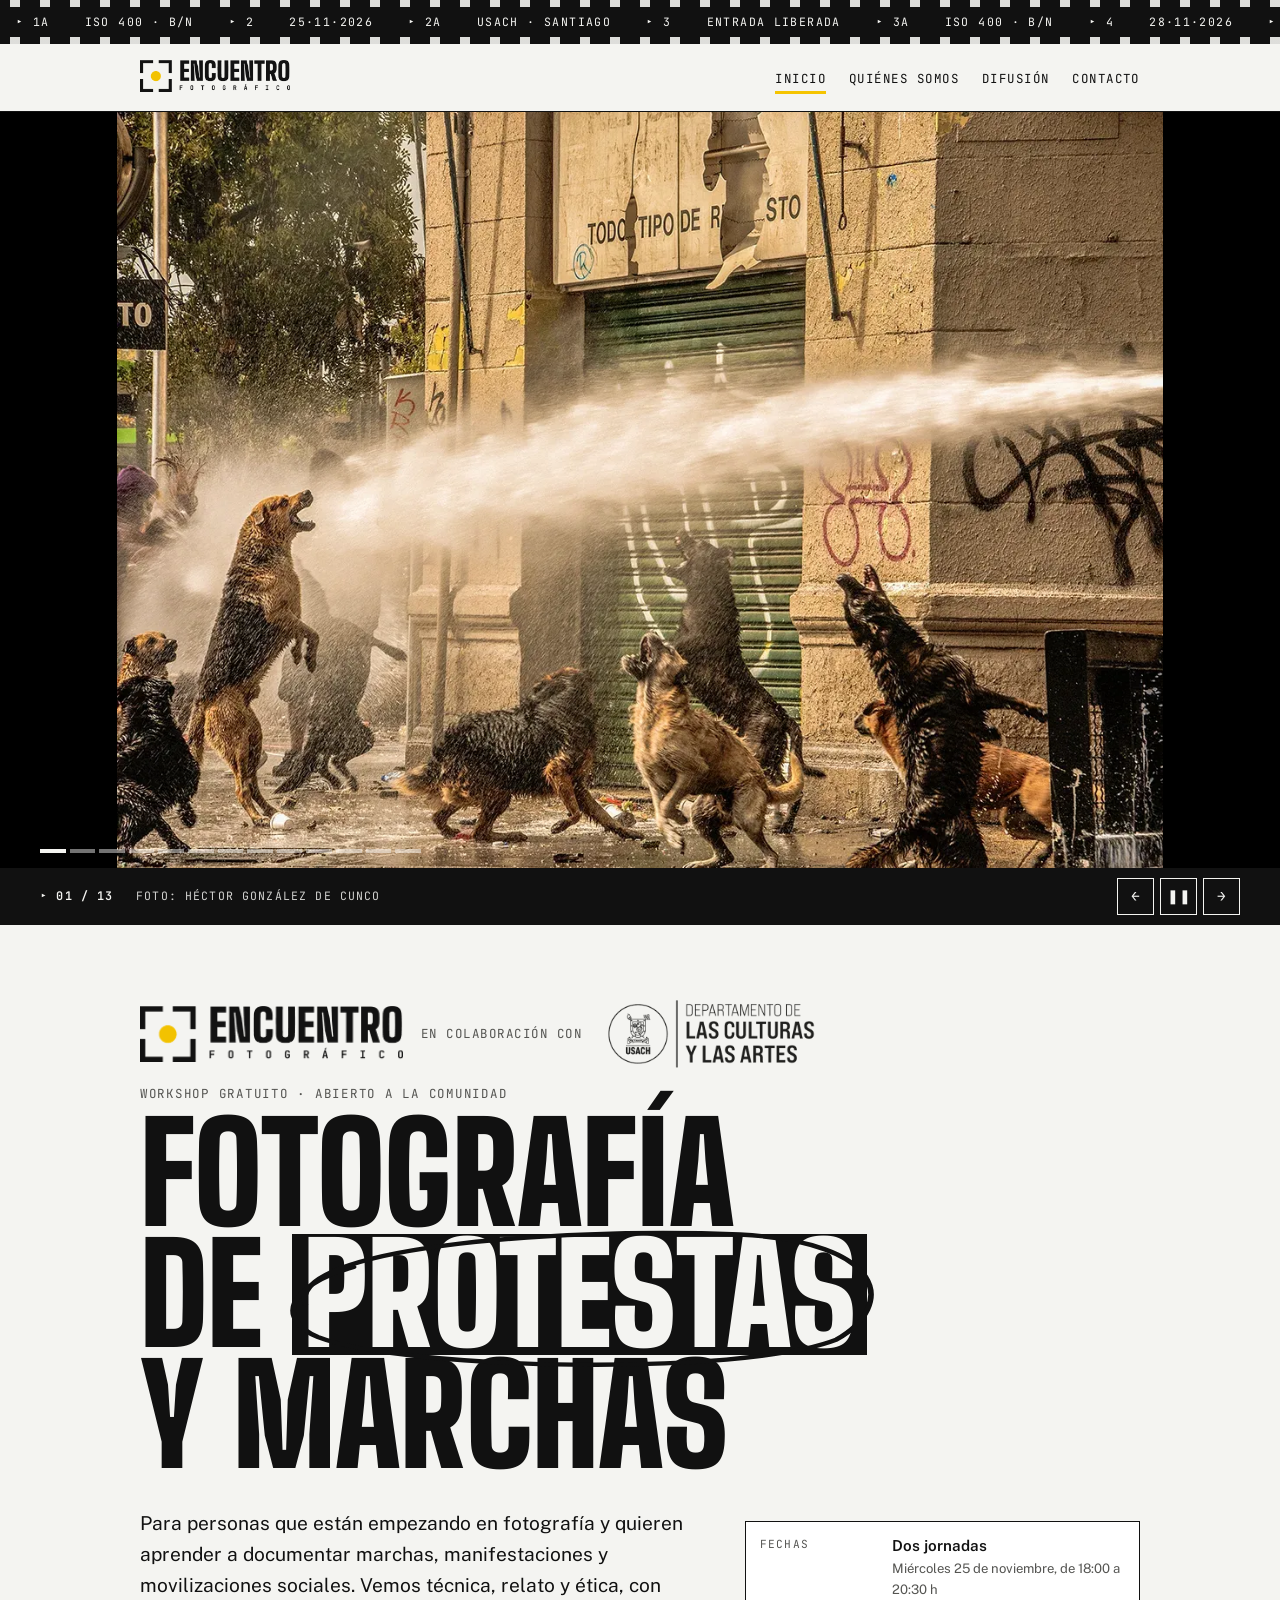
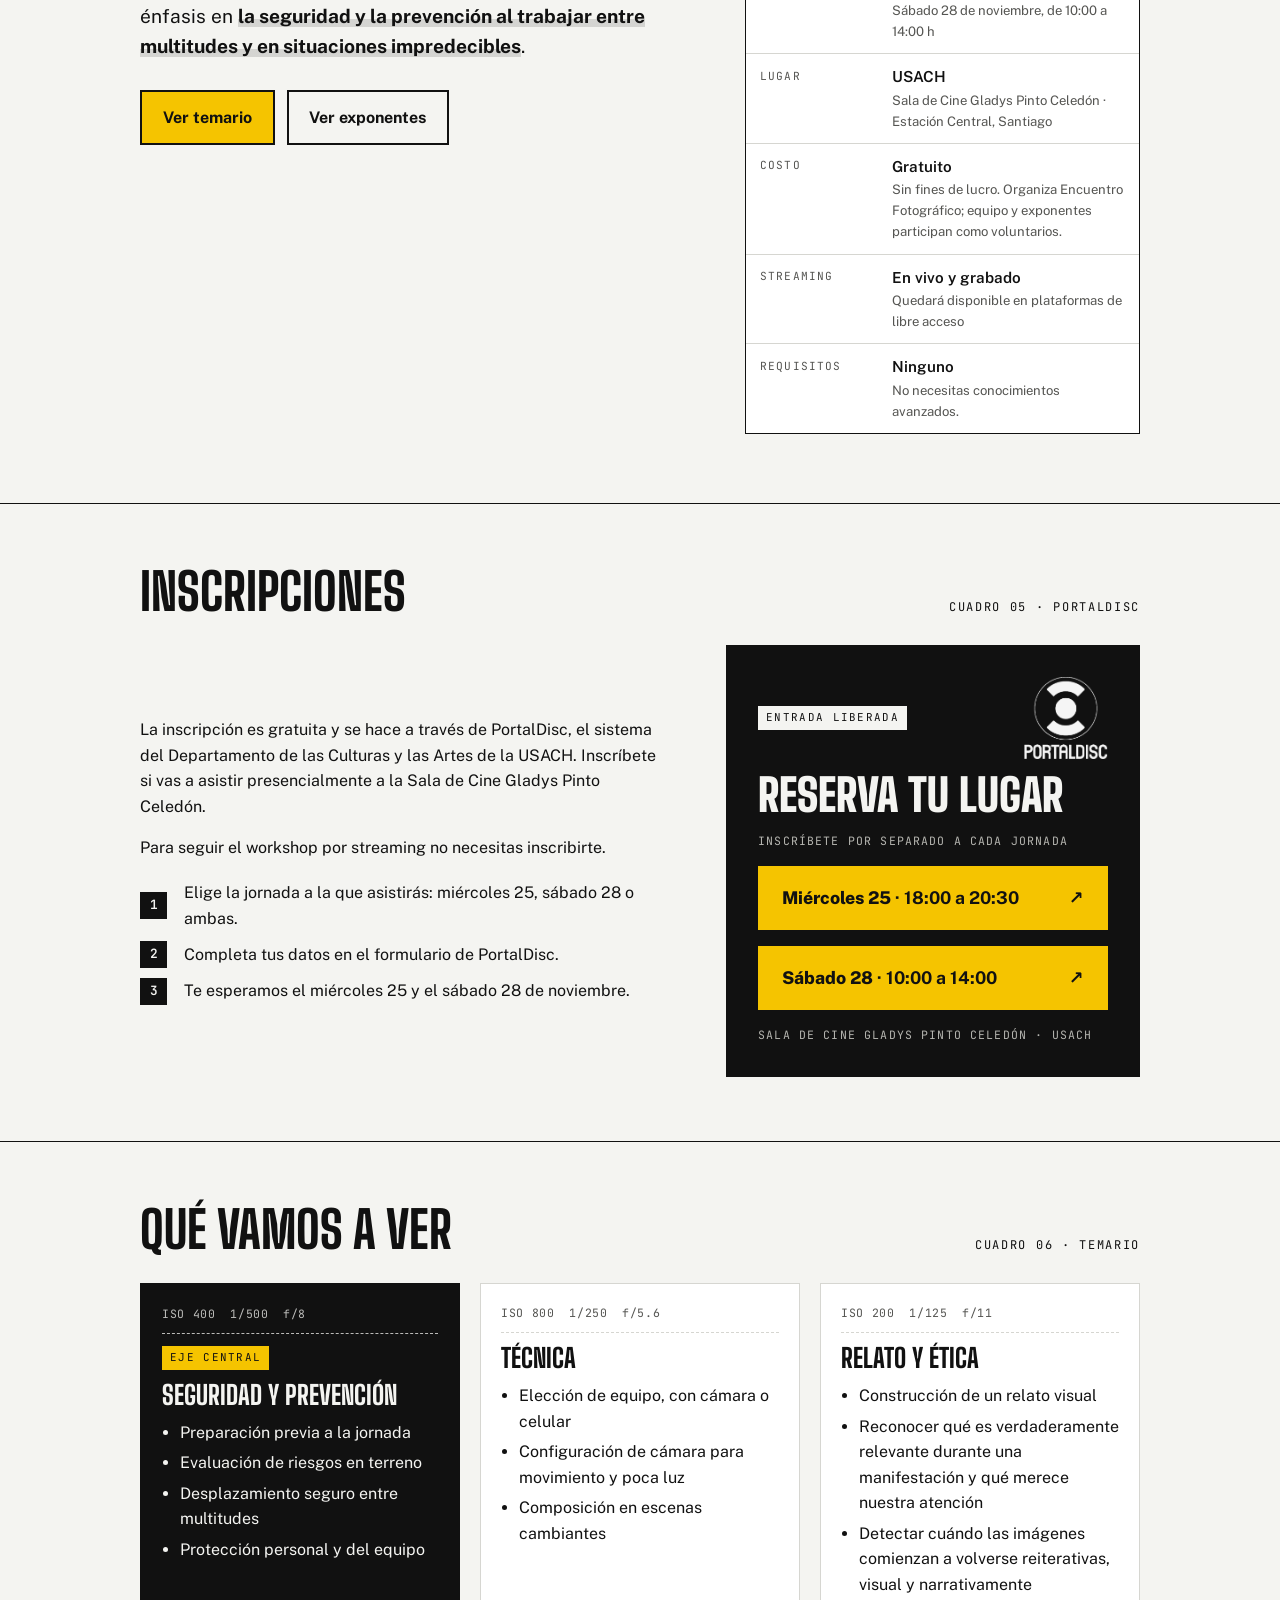
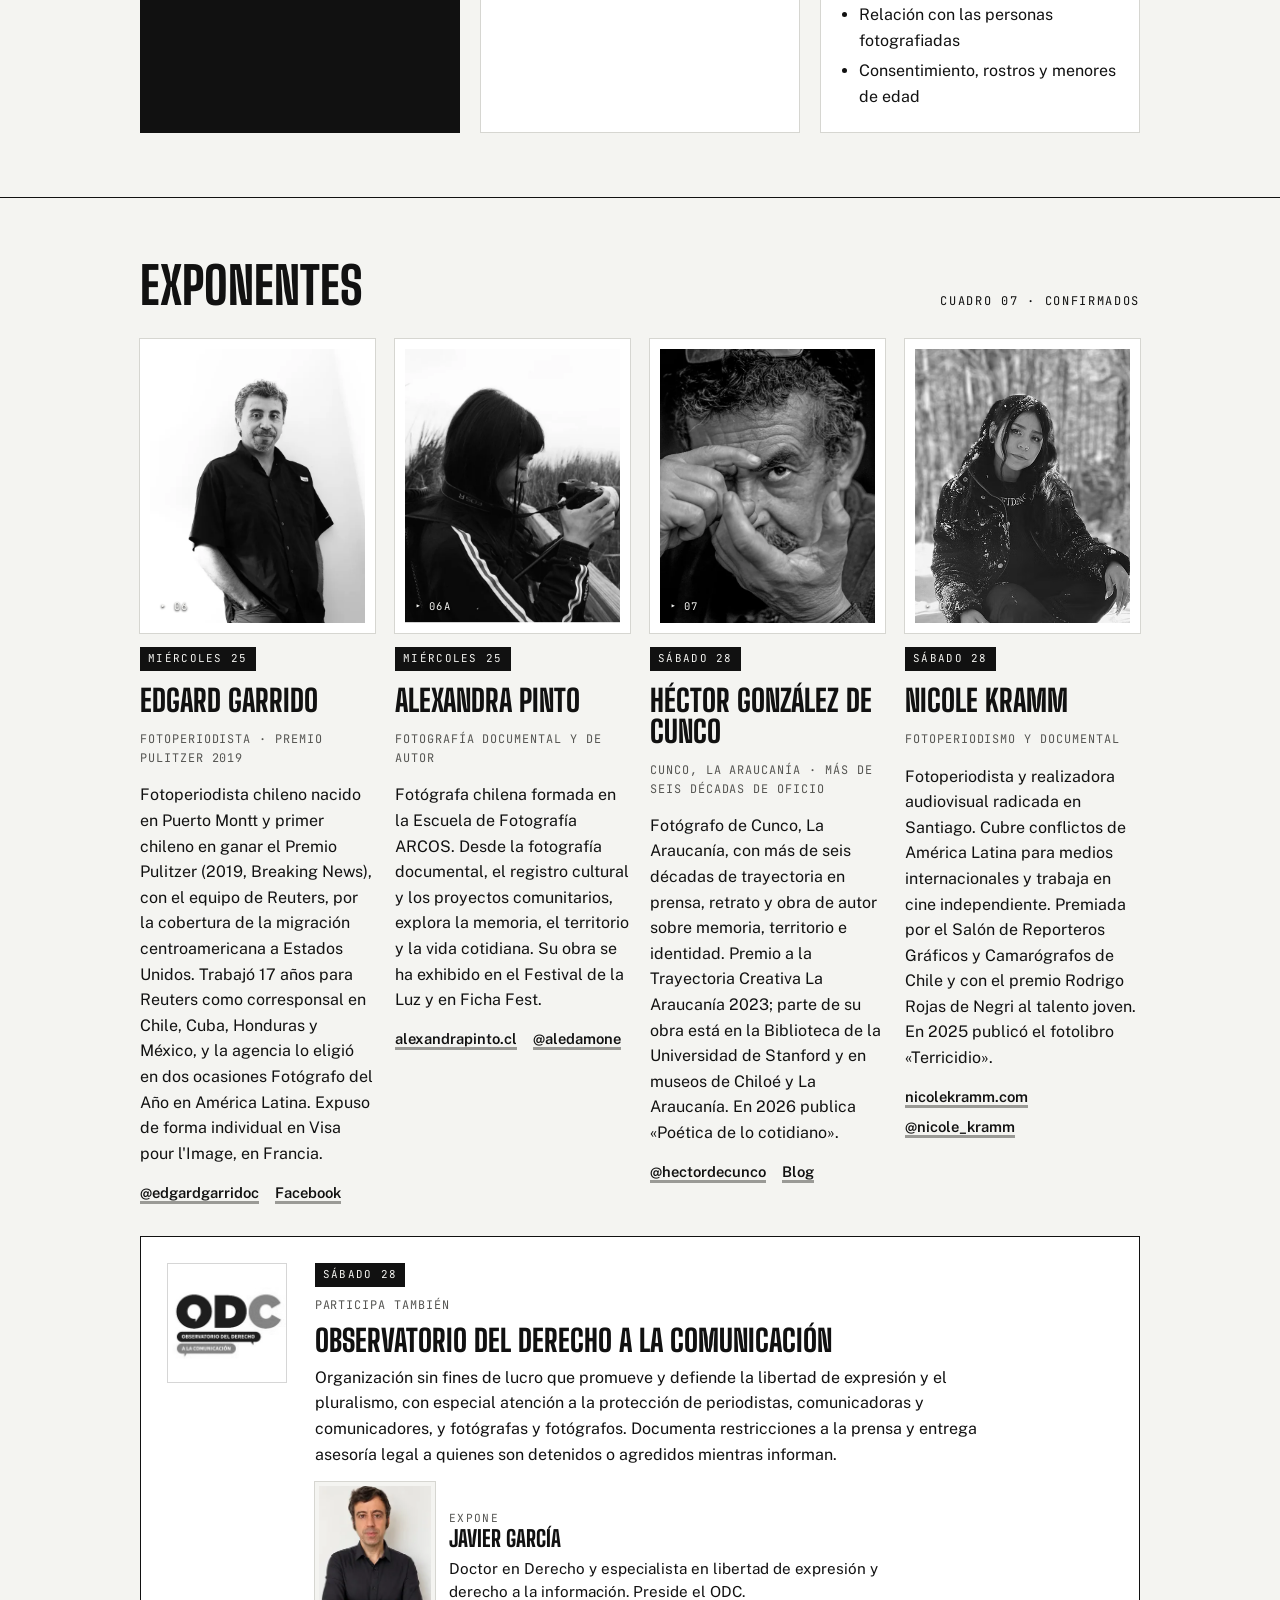
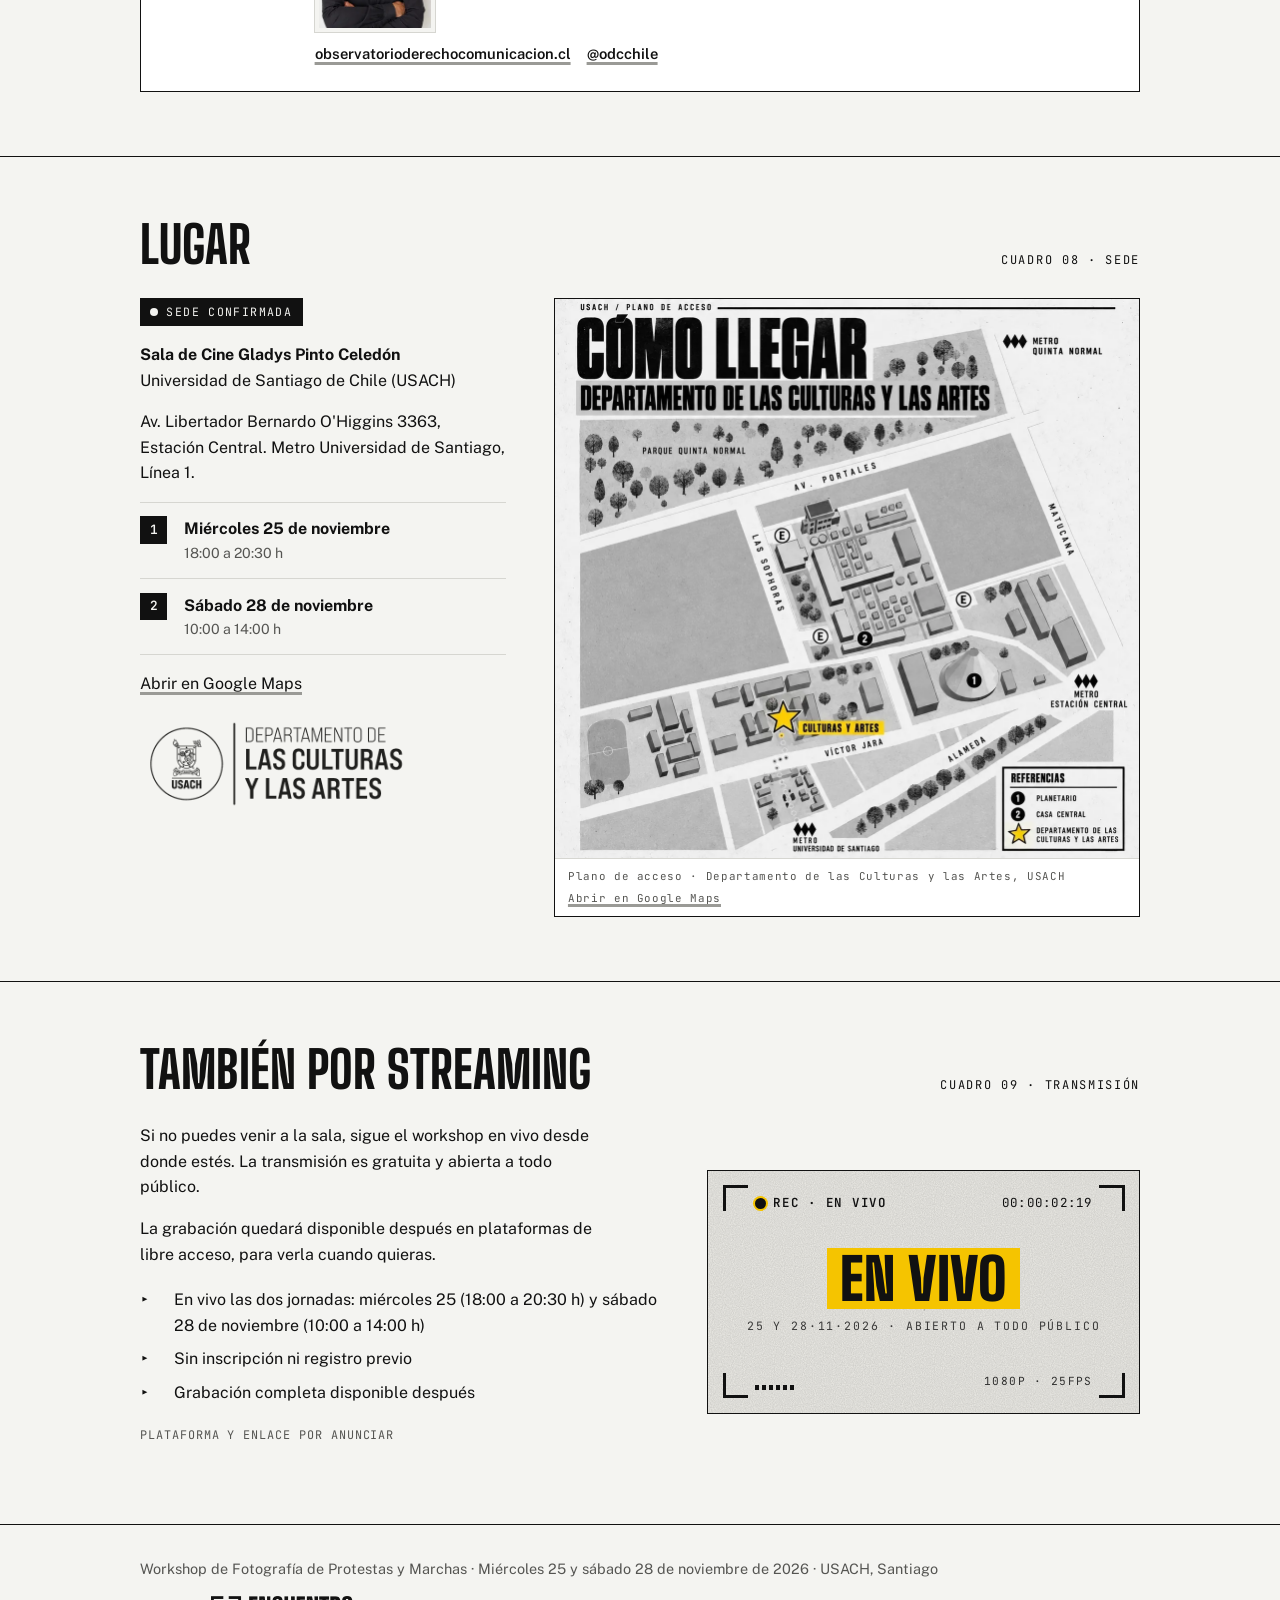
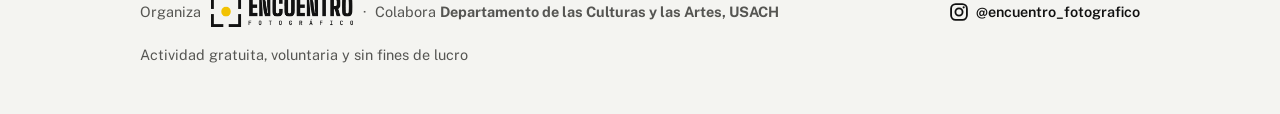
==== index.html @ eb8d7dfd "Inicio: sección de inscripciones justo bajo el hero Co-Authored-By: Claude Opus 5.5 <noreply@anthrop" ====
<!doctype html>
<html lang="es">
<head>
<meta charset="utf-8">
<meta name="viewport" content="width=device-width,initial-scale=1,viewport-fit=cover">
<meta name="description" content="Workshop gratuito de fotografía de protestas y marchas. Dos jornadas: miércoles 25 y sábado 28 de noviembre de 2026 en la USACH, Santiago. Organiza Encuentro Fotográfico.">
<meta property="og:title" content="Workshop de Fotografía de Protestas y Marchas">
<meta property="og:description" content="Taller gratuito: técnica, relato, ética y seguridad. Miércoles 25 y sábado 28 de noviembre, USACH, Santiago. Instagram @encuentro_fotografico">
<meta property="og:type" content="website">
<meta property="og:image" content="https://encuentrofotografico.cl/img/og-grafica.jpg">
<meta property="og:image:secure_url" content="https://encuentrofotografico.cl/img/og-grafica.jpg">
<meta property="og:image:type" content="image/jpeg">
<meta property="og:image:width" content="1200">
<meta property="og:image:height" content="800">
<meta property="og:image:alt" content="Workshop de Fotografía de Protestas y Marchas, gratuito: 25 y 28 de noviembre, USACH, Santiago, también por streaming. Foto de Héctor González de Cunco: un joven ofrece una flor a una fila de carabineros.">
<meta name="twitter:card" content="summary_large_image">
<meta property="og:url" content="https://encuentrofotografico.cl/">
<meta name="theme-color" content="#111111">
<style>*,*::before,*::after{box-sizing:border-box}body{margin:0}img{max-width:100%}[hidden]{display:none!important}</style>
<title>Workshop Fotografía de Protesta</title>
<link rel="preconnect" href="https://fonts.googleapis.com">
<link rel="preconnect" href="https://fonts.gstatic.com" crossorigin>
<link rel="stylesheet" href="https://fonts.googleapis.com/css2?family=Big+Shoulders+Display:wght@600;800;900&family=Public+Sans:wght@400;600;700&family=JetBrains+Mono:wght@400;600&display=swap">
<link rel="stylesheet" href="styles.css">
</head>
<body>

<div class="strip" aria-hidden="true"><div class="strip-inner">
  <span>▸ 1A</span><span>ISO 400 · B/N</span><span>▸ 2</span><span>25·11·2026</span><span>▸ 2A</span><span>USACH · SANTIAGO</span><span>▸ 3</span><span>ENTRADA LIBERADA</span><span>▸ 3A</span><span>ISO 400 · B/N</span><span>▸ 4</span><span>28·11·2026</span><span>▸ 4A</span><span>USACH · SANTIAGO</span>
</div></div>

<nav class="site-nav" aria-label="Secciones del sitio">
  <div class="wrap">
    <a class="nav-logo" href="index.html" aria-label="Encuentro Fotográfico, inicio"><img src="img/encuentro-logo-negro.png" alt="" width="1977" height="420"></a>
    <button class="nav-toggle" type="button" aria-expanded="false" aria-controls="nav-panel" aria-label="Abrir menú"><span></span><span></span><span></span></button>
    <div class="nav-panel" id="nav-panel">
      <img decoding="async" loading="lazy" class="panel-logo" src="img/encuentro-logo-blanco.png" alt="Encuentro Fotográfico" width="1977" height="420">
      <div class="panel-title"><span>Workshop gratuito</span><strong>Fotografía de <mark>protestas</mark><br>y marchas</strong></div>
      <ul>
        <li><a href="index.html" aria-current="page">Inicio</a></li>
        <li><a href="quienes-somos.html">Quiénes somos</a></li>
        <li><a href="difusion.html">Difusión</a></li>
        <li><a href="contacto.html">Contacto</a></li>
      </ul>
      <p class="panel-meta">25 y 28 nov 2026 · USACH · Santiago</p>
    </div>
  </div>
</nav>

<section class="reel" id="reel" aria-roledescription="carrusel" aria-label="Fotografías de protestas">
  <div class="reel-view" tabindex="0">
    <figure class="slide is-active" data-credit="Foto: Héctor González de Cunco"><img fetchpriority="high" decoding="async" src="img/marcha-perros-opt.webp" style="object-position:50% 55%" alt="Foto de Héctor González de Cunco: perros callejeros saltan y ladran contra el chorro de agua de un carro lanzaaguas frente a un local cerrado con grafitis."></figure>
    <figure class="slide" data-credit="Foto: Alexandra Pinto"><img decoding="async" src="img/pinto-1.webp" style="object-position:50% 55%" alt="Foto de Alexandra Pinto: una banda de bronces toca entre la multitud al pie de un monumento cubierto de manifestantes con banderas, entre ellas la wenufoye." loading="lazy"></figure>
    <figure class="slide" data-credit="Foto: Edgard Garrido"><img decoding="async" src="img/garrido-1.webp" style="object-position:50% 45%" alt="Foto de Edgard Garrido: un joven con boina roja del Che y pañuelo de calavera levanta una pistola junto a parlantes sobre un auto, en medio de una manifestación." loading="lazy"></figure>
    <figure class="slide" data-credit="Foto: Nicole Kramm"><img decoding="async" src="img/kramm-1.webp" style="object-position:50% 40%" alt="Foto de Nicole Kramm: de noche y bajo la lluvia, una mujer con chaqueta azul le grita de frente a un carabinero de fuerzas especiales con casco y visera." loading="lazy"></figure>
    <figure class="slide" data-credit="Foto: Héctor González de Cunco"><img decoding="async" src="img/marcha-flor-opt.webp" style="object-position:50% 50%" alt="Foto de Héctor González de Cunco: un joven con boina y chaqueta de mezclilla ofrece una flor a una fila de carabineros de fuerzas especiales con escudos, frente a un carro policial." loading="lazy"></figure>
    <figure class="slide" data-credit="Foto: Edgard Garrido"><img decoding="async" src="img/garrido-4.webp" style="object-position:50% 55%" alt="Foto de Edgard Garrido: manifestantes entre el humo bajo un alero, una silla roja vuela por el aire y al fondo la multitud rodea el monumento de Plaza Baquedano." loading="lazy"></figure>
    <figure class="slide" data-credit="Foto: Alexandra Pinto"><img decoding="async" src="img/pinto-2.webp" style="object-position:50% 50%" alt="Foto de Alexandra Pinto: ciclistas desnudas con el rostro cubierto avanzan en bicicleta entre la multitud de una marcha, con el monumento de Plaza Baquedano al fondo." loading="lazy"></figure>
    <figure class="slide" data-credit="Foto: Nicole Kramm"><img decoding="async" src="img/kramm-2.webp" style="object-position:50% 45%" alt="Foto de Nicole Kramm: un joven con el torso desnudo y el rostro cubierto corre entre papeles esparcidos y una barricada en llamas en el centro de Santiago." loading="lazy"></figure>
    <figure class="slide" data-credit="Foto: Héctor González de Cunco"><img decoding="async" src="img/marcha-encaro-opt.webp" style="object-position:50% 35%" alt="Foto de Héctor González de Cunco: una joven le grita de frente a un carabinero de fuerzas especiales con casco y visera." loading="lazy"></figure>
    <figure class="slide" data-credit="Foto: Alexandra Pinto"><img decoding="async" src="img/pinto-3.webp" style="object-position:50% 45%" alt="Foto de Alexandra Pinto: manifestantes con antiparras y máscaras antigás, de noche, bajo rayos de láser verde; una mujer levanta el puño." loading="lazy"></figure>
    <figure class="slide" data-credit="Foto: Edgard Garrido"><img decoding="async" src="img/garrido-3.webp" style="object-position:50% 45%" alt="Foto de Edgard Garrido: policías antidisturbios con escudos PNH disparan gases lacrimógenos." loading="lazy"></figure>
    <figure class="slide" data-credit="Foto: Alexandra Pinto"><img decoding="async" src="img/pinto-4.webp" style="object-position:50% 45%" alt="Foto de Alexandra Pinto: una persona con el rostro cubierto sostiene un cartel que dice Niñxs salvajes a la calle." loading="lazy"></figure>
    <figure class="slide" data-credit="Foto: Nicole Kramm"><img decoding="async" src="img/kramm-3.webp" style="object-position:50% 35%" alt="Foto de Nicole Kramm: mujeres sostienen carteles con fotos de detenidas desaparecidas y la pregunta ¿Dónde están? frente a un edificio histórico de Santiago." loading="lazy"></figure>
    <div class="reel-dots" id="reel-dots"></div>
  </div>
  <div class="reel-bar">
    <span class="reel-count" id="reel-count" aria-live="polite">▸ 01 / 13</span>
    <span class="reel-credit" id="reel-credit"></span>
    <div class="reel-ctrl" style="margin-left:auto">
      <button type="button" id="reel-prev" aria-label="Foto anterior">←</button>
      <button type="button" id="reel-play" aria-label="Pausar carrusel">❚❚</button>
      <button type="button" id="reel-next" aria-label="Foto siguiente">→</button>
    </div>
  </div>
</section>

<header class="wrap hero">
  <div class="cobrand">
    <img decoding="async" loading="lazy" class="cb-bf" src="img/encuentro-logo-negro.png" alt="Encuentro Fotográfico" width="1977" height="420">
    <span class="cb-x">en colaboración con</span>
    <img decoding="async" loading="lazy" class="cb-usach" src="img/usach-dca-logo-negro.png" alt="USACH, Departamento de las Culturas y las Artes" width="782" height="259">
  </div>
  <div class="eyebrow cb-line">Workshop gratuito · abierto a la comunidad</div>
  <h1>Fotografía de <span class="circled">protestas<svg viewBox="0 0 400 120" preserveAspectRatio="none" aria-hidden="true"><path d="M30 70 C 20 25, 180 8, 300 14 C 390 20, 398 70, 360 98 C 300 128, 90 122, 38 96 C 12 82, 18 55, 60 40"/></svg></span> y marchas</h1>
  <div class="hero-grid">
    <div>
      <p class="lede">Para personas que están empezando en fotografía y quieren aprender a documentar marchas, manifestaciones y movilizaciones sociales. Vemos técnica, relato y ética, con énfasis en <strong>la seguridad y la prevención al trabajar entre multitudes y en situaciones impredecibles</strong>.</p>
      <div class="cta-row">
        <a class="btn" href="#temario">Ver temario</a>
        <a class="btn ghost" href="#exponentes">Ver exponentes</a>
      </div>
    </div>
    <dl class="facts">
      <div><dt>Fechas</dt><dd>Dos jornadas<small>Miércoles 25 de noviembre, de 18:00 a 20:30 h<br>Sábado 28 de noviembre, de 10:00 a 14:00 h</small></dd></div>
      <div><dt>Lugar</dt><dd>USACH<small>Sala de Cine Gladys Pinto Celedón · Estación Central, Santiago</small></dd></div>
      <div><dt>Costo</dt><dd>Gratuito<small>Sin fines de lucro. Organiza Encuentro Fotográfico; equipo y exponentes participan como voluntarios.</small></dd></div>
      <div><dt>Streaming</dt><dd>En vivo y grabado<small>Quedará disponible en plataformas de libre acceso</small></dd></div>
      <div><dt>Requisitos</dt><dd>Ninguno<small>No necesitas conocimientos avanzados.</small></dd></div>
    </dl>
  </div>
</header>

<main>
  <section class="frame" id="inscripciones">
    <div class="wrap">
      <div class="frame-head"><h2>Inscripciones</h2><span class="frame-no">Cuadro 05 · PortalDisc</span></div>
      <div class="signup">
        <div class="signup-info">
          <p>La inscripción es gratuita y se hace a través de PortalDisc, el sistema del Departamento de las Culturas y las Artes de la USACH. Inscríbete si vas a asistir presencialmente a la Sala de Cine Gladys Pinto Celedón.</p>
          <p>Para seguir el workshop por streaming no necesitas inscribirte.</p>
          <ol class="signup-steps">
            <li><span class="n">1</span><span>Elige la jornada a la que asistirás: miércoles 25, sábado 28 o ambas.</span></li>
            <li><span class="n">2</span><span>Completa tus datos en el formulario de PortalDisc.</span></li>
            <li><span class="n">3</span><span>Te esperamos el miércoles 25 y el sábado 28 de noviembre.</span></li>
          </ol>
        </div>
        <div class="signup-card">
          <div class="signup-top"><span class="tag">Entrada liberada</span><img class="pd-logo" src="img/portaldisc-logo-blanco.webp" width="378" height="369" alt="PortalDisc"></div>
          <strong>Reserva tu lugar</strong>
          <small>Inscríbete por separado a cada jornada</small>
          <a class="btn" id="btn-portaldisc" href="https://www.portaldisc.com/evento/fotoprotestasymarchas" target="_blank" rel="noopener"><span><b>Miércoles 25</b> · 18:00 a 20:30</span><span aria-hidden="true">↗</span></a>
          <a class="btn" id="btn-portaldisc-28" href="https://www.portaldisc.com/evento/fotoprotestasymarchass" target="_blank" rel="noopener"><span><b>Sábado 28</b> · 10:00 a 14:00</span><span aria-hidden="true">↗</span></a>
          <small>Sala de Cine Gladys Pinto Celedón · USACH</small>
        </div>
      </div>
    </div>
  </section>

  <section class="frame" id="temario">
    <div class="wrap">
      <div class="frame-head"><h2>Qué vamos a ver</h2><span class="frame-no">Cuadro 06 · Temario</span></div>
      <div class="modules">
        <article class="module focus">
          <div class="exif"><span>ISO 400</span><span>1/500</span><span>f/8</span></div>
          <span class="tag">Eje central</span>
          <h3>Seguridad y prevención</h3>
          <ul>
            <li>Preparación previa a la jornada</li>
            <li>Evaluación de riesgos en terreno</li>
            <li>Desplazamiento seguro entre multitudes</li>
            <li>Protección personal y del equipo</li>
          </ul>
        </article>
        <article class="module">
          <div class="exif"><span>ISO 800</span><span>1/250</span><span>f/5.6</span></div>
          <h3>Técnica</h3>
          <ul>
            <li>Elección de equipo, con cámara o celular</li>
            <li>Configuración de cámara para movimiento y poca luz</li>
            <li>Composición en escenas cambiantes</li>
          </ul>
        </article>
        <article class="module">
          <div class="exif"><span>ISO 200</span><span>1/125</span><span>f/11</span></div>
          <h3>Relato y ética</h3>
          <ul>
            <li>Construcción de un relato visual</li>
            <li>Reconocer qué es verdaderamente relevante durante una manifestación y qué merece nuestra atención</li>
            <li>Detectar cuándo las imágenes comienzan a volverse reiterativas, visual y narrativamente</li>
            <li>Relación con las personas fotografiadas</li>
            <li>Consentimiento, rostros y menores de edad</li>
          </ul>
        </article>
      </div>
    </div>
  </section>

  <section class="frame" id="exponentes">
    <div class="wrap">
      <div class="frame-head"><h2>Exponentes</h2><span class="frame-no">Cuadro 07 · Confirmados</span></div>
      <div class="speakers">
        <article class="speaker">
          <div class="print"><img decoding="async" loading="lazy" src="img/edgard-garrido.webp" alt="Retrato en blanco y negro de Edgard Garrido, apoyado en una pared blanca con las manos en los bolsillos." style="object-position:7% 30%"><span class="edge">▸ 06</span></div>
          <span class="day">Miércoles 25</span>
          <h3>Edgard Garrido</h3>
          <p class="role">Fotoperiodista · Premio Pulitzer 2019</p>
          <p>Fotoperiodista chileno nacido en Puerto Montt y primer chileno en ganar el Premio Pulitzer (2019, Breaking News), con el equipo de Reuters, por la cobertura de la migración centroamericana a Estados Unidos. Trabajó 17 años para Reuters como corresponsal en Chile, Cuba, Honduras y México, y la agencia lo eligió en dos ocasiones Fotógrafo del Año en América Latina. Expuso de forma individual en Visa pour l'Image, en Francia.</p>
          <div class="links"><a href="https://www.instagram.com/edgardgarridoc/" target="_blank" rel="noopener">@edgardgarridoc</a><a href="https://www.facebook.com/EdgardGarridoC/" target="_blank" rel="noopener">Facebook</a></div>
        </article>
        <article class="speaker">
          <div class="print"><img decoding="async" loading="lazy" src="img/alexandra-pinto.webp" alt="Retrato en blanco y negro de Alexandra Pinto mirando el visor de su cámara, de perfil, en un paisaje de pastizales." style="object-position:50% 40%"><span class="edge">▸ 06A</span></div>
          <span class="day">Miércoles 25</span>
          <h3>Alexandra Pinto</h3>
          <p class="role">Fotografía documental y de autor</p>
          <p>Fotógrafa chilena formada en la Escuela de Fotografía ARCOS. Desde la fotografía documental, el registro cultural y los proyectos comunitarios, explora la memoria, el territorio y la vida cotidiana. Su obra se ha exhibido en el Festival de la Luz y en Ficha Fest.</p>
          <div class="links"><a href="https://alexandrapinto.cl" target="_blank" rel="noopener">alexandrapinto.cl</a><a href="https://instagram.com/aledamone/" target="_blank" rel="noopener">@aledamone</a></div>
        </article>
        <article class="speaker">
          <div class="print"><img decoding="async" loading="lazy" src="img/hector-gonzalez-retrato.webp" alt="Retrato en blanco y negro de Héctor González de Cunco, con los lentes sobre la cabeza, forma un visor con los dedos frente a su ojo." style="object-position:50% 38%"><span class="edge">▸ 07</span></div>
          <span class="day">Sábado 28</span>
          <h3>Héctor González de Cunco</h3>
          <p class="role">Cunco, La Araucanía · más de seis décadas de oficio</p>
          <p>Fotógrafo de Cunco, La Araucanía, con más de seis décadas de trayectoria en prensa, retrato y obra de autor sobre memoria, territorio e identidad. Premio a la Trayectoria Creativa La Araucanía 2023; parte de su obra está en la Biblioteca de la Universidad de Stanford y en museos de Chiloé y La Araucanía. En 2026 publica «Poética de lo cotidiano».</p>
          <div class="links"><a href="https://www.instagram.com/hectordecunco/" target="_blank" rel="noopener">@hectordecunco</a><a href="https://hectordecunco.blogspot.com/" target="_blank" rel="noopener">Blog</a></div>
        </article>
        <article class="speaker">
          <div class="print"><img decoding="async" loading="lazy" src="img/nicole-kramm.avif" alt="Retrato en blanco y negro de Nicole Kramm, sentada en la nieve en un bosque, con chaqueta oscura." style="object-position:50% 30%;filter:grayscale(1)"><span class="edge">▸ 07A</span></div>
          <span class="day">Sábado 28</span>
          <h3>Nicole Kramm</h3>
          <p class="role">Fotoperiodismo y documental</p>
          <p>Fotoperiodista y realizadora audiovisual radicada en Santiago. Cubre conflictos de América Latina para medios internacionales y trabaja en cine independiente. Premiada por el Salón de Reporteros Gráficos y Camarógrafos de Chile y con el premio Rodrigo Rojas de Negri al talento joven. En 2025 publicó el fotolibro «Terricidio».</p>
          <div class="links"><a href="https://www.nicolekramm.com/" target="_blank" rel="noopener">nicolekramm.com</a><a href="https://www.instagram.com/nicole_kramm/" target="_blank" rel="noopener">@nicole_kramm</a></div>
        </article>
      </div>
      <article class="guest">
        <img decoding="async" loading="lazy" class="guest-logo" src="img/odc-logo.jpg" alt="Logo del Observatorio del Derecho a la Comunicación (ODC)" width="400" height="400">
        <div class="guest-body">
          <span class="day">Sábado 28</span>
          <p class="role">Participa también</p>
          <h3>Observatorio del Derecho a la Comunicación</h3>
          <p>Organización sin fines de lucro que promueve y defiende la libertad de expresión y el pluralismo, con especial atención a la protección de periodistas, comunicadoras y comunicadores, y fotógrafas y fotógrafos. Documenta restricciones a la prensa y entrega asesoría legal a quienes son detenidos o agredidos mientras informan.</p>
          <div class="guest-person"><img decoding="async" loading="lazy" src="img/javier-garcia.webp" alt="Retrato de Javier García, de brazos cruzados frente a una pared blanca." width="1024" height="1536"><div><span>Expone</span><strong>Javier García</strong><p>Doctor en Derecho y especialista en libertad de expresión y derecho a la información. Preside el ODC.</p></div></div>
          <div class="links"><a href="https://observatorioderechocomunicacion.cl/" target="_blank" rel="noopener">observatorioderechocomunicacion.cl</a><a href="https://twitter.com/odcchile" target="_blank" rel="noopener">@odcchile</a></div>
        </div>
      </article>
    </div>
  </section>


  <section class="frame" id="lugar">
    <div class="wrap">
      <div class="frame-head"><h2>Lugar</h2><span class="frame-no">Cuadro 08 · Sede</span></div>
      <div class="venue">
        <div class="venue-info">
          <span class="pill">Sede confirmada</span>
          <p><strong>Sala de Cine Gladys Pinto Celedón</strong><br>Universidad de Santiago de Chile (USACH)</p>
          <p>Av. Libertador Bernardo O'Higgins 3363, Estación Central. Metro Universidad de Santiago, Línea 1.</p>
          <ol class="candidates">
            <li><span class="n">1</span><div><strong>Miércoles 25 de noviembre</strong><span>18:00 a 20:30 h</span></div></li>
            <li><span class="n">2</span><div><strong>Sábado 28 de noviembre</strong><span>10:00 a 14:00 h</span></div></li>
          </ol>
          <p style="margin-top:1rem"><a href="https://www.google.com/maps/search/?api=1&amp;query=Universidad+de+Santiago+de+Chile+Alameda+3363" target="_blank" rel="noopener">Abrir en Google Maps</a></p>
          <div class="partner"><img decoding="async" loading="lazy" src="img/usach-dca-logo-negro.png" alt="USACH, Departamento de las Culturas y las Artes" width="782" height="259"></div>
        </div>
        <figure class="map">
          <img decoding="async" class="plano" src="img/plano-usach-acento.webp" alt="Plano de acceso a la USACH: el Departamento de las Culturas y las Artes, marcado con una estrella, está junto a la calle Víctor Jara, a pocos pasos de la salida del metro Universidad de Santiago. También se ven el Planetario, la Casa Central, el Parque Quinta Normal y los metros Estación Central y Quinta Normal." width="1240" height="1187" loading="lazy">
          <figcaption><span>Plano de acceso · Departamento de las Culturas y las Artes, USACH</span><a href="https://www.google.com/maps/search/?api=1&amp;query=Universidad+de+Santiago+de+Chile+Alameda+3363" target="_blank" rel="noopener">Abrir en Google Maps</a></figcaption>
        </figure>
      </div>
    </div>
  </section>

  <section class="frame" id="streaming">
    <div class="wrap">
      <div class="frame-head"><h2>También por streaming</h2><span class="frame-no">Cuadro 09 · Transmisión</span></div>
      <div class="stream">
        <div class="stream-info">
          <p>Si no puedes venir a la sala, sigue el workshop en vivo desde donde estés. La transmisión es gratuita y abierta a todo público.</p>
          <p>La grabación quedará disponible después en plataformas de libre acceso, para verla cuando quieras.</p>
          <ul class="stream-facts">
            <li>En vivo las dos jornadas: miércoles 25 (18:00 a 20:30 h) y sábado 28 de noviembre (10:00 a 14:00 h)</li>
            <li>Sin inscripción ni registro previo</li>
            <li>Grabación completa disponible después</li>
          </ul>
          <p class="stream-note" style="margin-top:1.25rem">Plataforma y enlace por anunciar</p>
        </div>
        <div class="vf" aria-hidden="true">
          <div class="vf-scan"></div>
          <span class="vf-corner tl"></span><span class="vf-corner tr"></span><span class="vf-corner bl"></span><span class="vf-corner br"></span>
          <div class="vf-rec"><span class="vf-dot"></span>REC · EN VIVO</div>
          <div class="vf-tc" id="vf-tc">00:00:00:00</div>
          <div class="vf-cross"></div>
          <div class="vf-center"><div><strong>En vivo</strong><span>25 y 28·11·2026 · Abierto a todo público</span></div></div>
          <div class="vf-bars"><i></i><i></i><i></i><i></i><i></i><i></i></div>
          <div class="vf-meta">1080P · 25FPS</div>
        </div>
      </div>
    </div>
  </section>

</main>

<footer>
  <div class="wrap">
    <span>Workshop de Fotografía de Protestas y Marchas · Miércoles 25 y sábado 28 de noviembre de 2026 · USACH, Santiago</span>
    <span style="display:flex;align-items:center;gap:.6rem;flex-wrap:wrap">Organiza <img decoding="async" loading="lazy" class="foot-logo" src="img/encuentro-logo-negro.png" alt="Encuentro Fotográfico" width="1977" height="420"> ·<span>Colabora <strong>Departamento de las Culturas y las Artes, USACH</strong></span></span>
    <a class="foot-ig" href="https://www.instagram.com/encuentro_fotografico/" target="_blank" rel="noopener"><svg viewBox="0 0 24 24" width="20" height="20" aria-hidden="true" fill="none" stroke="currentColor" stroke-width="2.2"><rect x="2.5" y="2.5" width="19" height="19" rx="5.5"/><circle cx="12" cy="12" r="4.3"/><circle cx="17.6" cy="6.4" r="1.3" fill="currentColor" stroke="none"/></svg>@encuentro_fotografico<span class="sr-only"> en Instagram</span></a>
    <span style="flex-basis:100%">Actividad gratuita, voluntaria y sin fines de lucro</span>
  </div>
</footer>

<script>
(function(){
  const reel = document.getElementById('reel');
  const slides = [...reel.querySelectorAll('.slide')];
  const dotsEl = document.getElementById('reel-dots');
  const countEl = document.getElementById('reel-count');
  const creditEl = document.getElementById('reel-credit');
  const playBtn = document.getElementById('reel-play');
  const total = slides.length;
  const pad = n => String(n).padStart(2, '0');
  let i = 0, timer = null, hovering = false;
  let playing = !window.matchMedia('(prefers-reduced-motion: reduce)').matches;

  const dots = slides.map((_, k) => {
    const b = document.createElement('button');
    b.type = 'button';
    b.setAttribute('aria-label', 'Ver foto ' + (k + 1));
    b.addEventListener('click', () => { go(k); restart(); });
    dotsEl.appendChild(b);
    return b;
  });

  function go(n){
    i = (n + total) % total;
    slides.forEach((s, k) => {
      s.classList.toggle('is-active', k === i);
      s.setAttribute('aria-hidden', k === i ? 'false' : 'true');
    });
    dots.forEach((d, k) => d.setAttribute('aria-current', k === i ? 'true' : 'false'));
    countEl.textContent = '▸ ' + pad(i + 1) + ' / ' + pad(total);
    creditEl.textContent = slides[i].dataset.credit || '';
    const next = slides[(i + 1) % total].querySelector('img');
    if (next.loading === 'lazy') next.loading = 'eager';
  }
  function stop(){ clearInterval(timer); timer = null; }
  function restart(){
    stop();
    if (playing && !hovering && !document.hidden) timer = setInterval(() => go(i + 1), 5500);
  }
  function setPlaying(p){
    playing = p;
    playBtn.textContent = p ? '❚❚' : '▶';
    playBtn.setAttribute('aria-label', p ? 'Pausar carrusel' : 'Reproducir carrusel');
    restart();
  }

  document.getElementById('reel-prev').addEventListener('click', () => { go(i - 1); restart(); });
  document.getElementById('reel-next').addEventListener('click', () => { go(i + 1); restart(); });
  playBtn.addEventListener('click', () => setPlaying(!playing));
  reel.addEventListener('mouseenter', () => { hovering = true; stop(); });
  reel.addEventListener('mouseleave', () => { hovering = false; restart(); });
  reel.addEventListener('keydown', e => {
    if (e.key === 'ArrowLeft'){ go(i - 1); restart(); }
    if (e.key === 'ArrowRight'){ go(i + 1); restart(); }
  });
  document.addEventListener('visibilitychange', restart);

  go(0);
  setPlaying(playing);
})();

(function(){
  const tc = document.getElementById('vf-tc');
  if (!tc || window.matchMedia('(prefers-reduced-motion: reduce)').matches) return;
  const t0 = performance.now();
  const p = n => String(n).padStart(2, '0');
  setInterval(() => {
    const ms = performance.now() - t0, s = Math.floor(ms / 1000);
    tc.textContent = p(Math.floor(s / 3600)) + ':' + p(Math.floor(s / 60) % 60) + ':' + p(s % 60) + ':' + p(Math.floor((ms % 1000) / 40));
  }, 40);
})();

</script>
<script src="nav.js"></script>
</body>
</html>
---- styles.css ----
/* Layout: una hoja de contactos — cada sección es un "cuadro" del rollo, con marcas de borde de película y datos de exposición como metadatos. */
:root{
  color-scheme:light;
  /* Paleta limitada: blancos, negro y amarillo */
  --paper:#f4f4f1;
  --paper-2:#ffffff;
  --ink:#111111;
  --ink-2:#555552;
  --rule:#d6d6d1;
  --hi:#f5c400;
  --hi-ink:#111111;
  --cobalt:#f5c400;
  --cobalt-ink:#111111;
  --marker:#111111;
  --film:#111111;
  --film-ink:#f4f4f1;
  --ok:#111111;
  --logo-filter:none;
  --map-filter:none;
  --display:"Big Shoulders Display", "Arial Narrow", Impact, sans-serif;
  --body:"Public Sans", "Segoe UI", system-ui, sans-serif;
  --mono:"JetBrains Mono", ui-monospace, Consolas, monospace;
}
@media (prefers-color-scheme: dark){:root[data-theme="auto"]{
  --paper:#0f0f0f; --paper-2:#1a1a1a; --ink:#f4f4f1; --ink-2:#a6a6a2; --rule:#2e2e2e;
  --hi:#f5c400; --hi-ink:#111111;
  --cobalt:#f5c400; --cobalt-ink:#111111; --marker:#a6a6a2; --film:#000000; --film-ink:#f4f4f1; --ok:#f4f4f1; --logo-filter:invert(1); --map-filter:invert(.92) hue-rotate(180deg) brightness(.95) contrast(.9);
  color-scheme:dark;
}}
:root[data-theme="dark"]{
  --paper:#0f0f0f; --paper-2:#1a1a1a; --ink:#f4f4f1; --ink-2:#a6a6a2; --rule:#2e2e2e;
  --hi:#f5c400; --hi-ink:#111111;
  --cobalt:#f5c400; --cobalt-ink:#111111; --marker:#a6a6a2; --film:#000000; --film-ink:#f4f4f1; --ok:#f4f4f1; --logo-filter:invert(1); --map-filter:invert(.92) hue-rotate(180deg) brightness(.95) contrast(.9);
  color-scheme:dark;
}
*{box-sizing:border-box}
body{background:var(--paper);color:var(--ink);font-family:var(--body);font-size:1rem;line-height:1.6}
a{color:var(--ink);text-decoration-color:var(--hi);text-decoration-thickness:3px;text-underline-offset:.2em}
:focus-visible{outline:3px solid var(--ink);outline-offset:2px}
.wrap{max-width:1080px;margin:0 auto;padding-inline:clamp(16px,4vw,40px)}

/* Película: borde con perforaciones */
.strip{background:var(--film);color:var(--film-ink);font-family:var(--mono);font-size:.72rem;letter-spacing:.12em;overflow:hidden;white-space:nowrap}
.strip-inner{display:flex;gap:2.2rem;padding-block:.35rem;padding-inline:16px;position:relative}
.strip::before,.strip::after{content:"";display:block;height:7px;background:repeating-linear-gradient(90deg,transparent 0 10px,var(--paper) 10px 20px,transparent 20px 30px);opacity:.9}
.strip-inner span{flex:none}

/* Carrusel del hero: franja panorámica que recorta las miradas */
.reel{background:var(--film);color:var(--film-ink)}
.reel-view{position:relative;aspect-ratio:21/9;max-height:76vh;width:100%;overflow:hidden;background:#000}
.slide{position:absolute;inset:0;margin:0;opacity:0;transition:opacity .9s ease}
.slide.is-active{opacity:1}
.slide.fit img{object-fit:contain!important;background:#000}
.slide img{width:100%;height:100%;object-fit:cover;object-position:50% 46%;display:block}
.reel-bar{display:flex;flex-wrap:wrap;align-items:center;gap:.6rem 1.4rem;padding:.65rem clamp(16px,4vw,40px);font-family:var(--mono);font-size:.74rem;letter-spacing:.1em;text-transform:uppercase}
.reel-credit{font-family:var(--mono);font-size:.72rem;letter-spacing:.1em;text-transform:uppercase;opacity:.85;min-width:0}
.reel-count{font-weight:600;font-variant-numeric:tabular-nums;flex:none}
.reel-cap{flex:1 1 16rem;min-width:0;color:color-mix(in srgb,var(--film-ink) 75%,#fff)}
.reel-cap a{color:inherit;text-decoration-color:var(--film-ink)}
.reel-ctrl{display:flex;gap:.4rem;flex:none}
.reel-ctrl button{font:inherit;font-size:.9rem;line-height:1;width:2.3rem;height:2.3rem;display:grid;place-items:center;background:transparent;color:var(--film-ink);border:1.5px solid var(--film-ink);cursor:pointer}
.reel-ctrl button:hover{background:var(--film-ink);color:var(--film)}
.reel-ctrl button:focus-visible{outline:2px solid var(--film-ink);outline-offset:2px}
.reel-dots{display:flex;gap:4px;position:absolute;left:clamp(16px,4vw,40px);bottom:.9rem;z-index:2}
.reel-dots button{width:1.6rem;height:4px;padding:0;border:0;background:rgba(255,255,255,.45);cursor:pointer}
.reel-dots button[aria-current="true"]{background:var(--film-ink)}
@media (prefers-reduced-motion:reduce){.slide{transition:none}}
@media (max-width:640px){.reel-view{aspect-ratio:4/3}}
@media (min-width:641px){.reel-view{aspect-ratio:3/2;max-height:84vh}.slide img{object-fit:contain!important;object-position:50% 50%!important}}

.cobrand{display:flex;flex-wrap:wrap;align-items:center;gap:.75rem 1.1rem}
.cb-bf{height:clamp(2.4rem,4.8vw,3.5rem);width:auto;filter:var(--logo-filter);display:block}
.cb-x{font-family:var(--mono);font-size:.78rem;letter-spacing:.12em;text-transform:uppercase;color:var(--ink-2)}
.cb-usach{height:clamp(3.4rem,6.5vw,4.6rem);width:auto;filter:var(--logo-filter);display:block}
.cb-line{margin-top:.8rem;max-width:60ch}
.brand{display:flex;flex-wrap:wrap;align-items:center;gap:.5rem 1rem}
.brand img{height:clamp(1.6rem,3.2vw,2.2rem);width:auto;filter:var(--logo-filter);display:block}
.foot-logo{height:1.9rem;width:auto;filter:var(--logo-filter);display:block}

/* Hero */
.hero{padding-block:clamp(2.5rem,6vw,4.5rem) clamp(2rem,5vw,3.5rem)}
.eyebrow{font-family:var(--mono);font-size:.78rem;letter-spacing:.14em;text-transform:uppercase;color:var(--ink-2)}
.hero h1{font-family:var(--display);font-weight:900;text-transform:uppercase;line-height:.88;letter-spacing:-.005em;font-size:clamp(3.2rem,11vw,8.6rem);margin:.6rem 0 0;text-wrap:balance}
.hero h1 .circled{position:relative;display:inline-block;color:var(--paper);background:var(--ink);padding:0 .08em}
.hero h1 .circled svg{position:absolute;inset:-14% -6% -10% -6%;width:112%;height:124%;pointer-events:none;overflow:visible}
.hero h1 .circled path{fill:none;stroke:var(--ink);stroke-width:3.5;stroke-linecap:round;stroke-dasharray:900;stroke-dashoffset:0}
@media (prefers-reduced-motion:no-preference){
  .hero h1 .circled path{animation:draw 1.1s .35s ease-out both}
  @keyframes draw{from{stroke-dashoffset:900}to{stroke-dashoffset:0}}
}
.hero-grid{display:grid;grid-template-columns:minmax(0,1.4fr) minmax(0,1fr);gap:clamp(1.5rem,4vw,3.5rem);margin-top:2rem;align-items:start}
.lede{font-size:clamp(1.05rem,1.6vw,1.2rem);max-width:60ch;margin:0}
.lede strong{background:linear-gradient(transparent 62%,color-mix(in srgb,var(--hi) 45%,transparent) 62%)}
.facts{border:1.5px solid var(--ink);background:var(--paper-2);font-family:var(--mono);font-size:.82rem}
.facts div{display:grid;grid-template-columns:7.5rem minmax(0,1fr);gap:.75rem;padding:.7rem .9rem;border-top:1px solid var(--rule)}
.facts div:first-child{border-top:0}
.facts dt{color:var(--ink-2);text-transform:uppercase;letter-spacing:.1em;font-size:.7rem;padding-top:.15rem}
.facts dd{margin:0;font-family:var(--body);font-size:.95rem;font-weight:600}
.facts dd small{display:block;font-weight:400;color:var(--ink-2);font-size:.82rem}
.cta-row{display:flex;flex-wrap:wrap;gap:.75rem;margin-top:1.75rem}
.btn{display:inline-flex;align-items:center;gap:.5rem;font-family:var(--body);font-weight:700;font-size:1rem;padding:.8rem 1.3rem;border:2px solid var(--ink);background:var(--cobalt);color:var(--cobalt-ink);text-decoration:none;cursor:pointer}
.btn:hover{filter:brightness(1.08)}
.btn.ghost{background:transparent;color:var(--ink);border-color:var(--ink)}
.btn[disabled]{opacity:.55;cursor:progress}

/* Secciones como cuadros del rollo */
section.frame{padding-block:clamp(2.5rem,6vw,4rem);border-top:1.5px solid var(--ink)}
.frame-head{display:flex;flex-wrap:wrap;align-items:baseline;justify-content:space-between;gap:.5rem 1.5rem;margin-bottom:1.75rem}
.frame-head h2{font-family:var(--display);font-weight:800;text-transform:uppercase;font-size:clamp(2rem,5vw,3.2rem);line-height:.95;margin:0;text-wrap:balance}
.frame-no{font-family:var(--mono);font-size:.75rem;letter-spacing:.14em;color:var(--marker);text-transform:uppercase}

/* Temario */
.modules{display:grid;grid-template-columns:repeat(3,minmax(0,1fr));gap:1.25rem}
.module{background:var(--paper-2);border:1px solid var(--rule);padding:1.25rem 1.25rem 1.4rem;display:flex;flex-direction:column;gap:.75rem;min-width:0}
.exif{font-family:var(--mono);font-size:.72rem;color:var(--ink-2);letter-spacing:.06em;display:flex;flex-wrap:wrap;gap:.25rem .9rem;border-bottom:1px dashed var(--rule);padding-bottom:.6rem}
.module h3{font-family:var(--display);font-weight:800;font-size:1.65rem;text-transform:uppercase;line-height:1;margin:0}
.module.focus{background:var(--hi);color:var(--hi-ink);border:2px solid var(--hi)}
.module.focus .exif{color:inherit;opacity:.75;border-bottom-color:currentColor}
.module.focus .tag{background:var(--hi-ink);color:var(--hi)}
.module ul{margin:0;padding-left:1.1rem;display:grid;gap:.3rem}
.tag{align-self:flex-start;font-family:var(--mono);font-size:.68rem;letter-spacing:.12em;text-transform:uppercase;background:var(--marker);color:var(--paper-2);padding:.2rem .5rem}

/* Exponentes */
.speakers{display:grid;grid-template-columns:repeat(4,minmax(0,1fr));gap:1.25rem}
@media (max-width:1000px){.speakers{grid-template-columns:repeat(2,minmax(0,1fr))}}
.day{align-self:flex-start;font-family:var(--mono);font-size:.68rem;letter-spacing:.12em;text-transform:uppercase;background:var(--hi);color:var(--hi-ink);padding:.2rem .5rem}
.guest{margin-top:2rem;display:grid;grid-template-columns:auto minmax(0,1fr);gap:1.25rem 1.75rem;align-items:start;border:1.5px solid var(--ink);background:var(--paper-2);padding:clamp(1rem,3vw,1.6rem)}
.guest-mark{width:5.5rem;height:5.5rem;display:grid;place-items:center;background:var(--film);color:var(--film-ink);font-family:var(--display);font-weight:900;font-size:1.9rem;letter-spacing:.02em}
.guest-logo{width:7.5rem;height:7.5rem;display:block;object-fit:contain;background:#fff;border:1px solid var(--rule)}
.guest-person{display:flex;align-items:center;gap:.9rem;margin-top:.3rem}
.guest-person img{width:7.5rem;height:9.4rem;object-fit:cover;object-position:50% 25%;display:block;border:4px solid var(--paper);box-shadow:0 0 0 1px var(--rule)}
.guest-person span{display:block;font-family:var(--mono);font-size:.7rem;letter-spacing:.12em;text-transform:uppercase;color:var(--ink-2)}
.guest-person strong{display:block;font-family:var(--display);font-weight:800;font-size:1.4rem;text-transform:uppercase;line-height:1}
.guest-body{display:flex;flex-direction:column;gap:.6rem;min-width:0}
.guest-body .role{font-family:var(--mono);font-size:.74rem;letter-spacing:.08em;text-transform:uppercase;color:var(--ink-2);margin:0}
.guest-body h3{font-family:var(--display);font-weight:800;font-size:1.9rem;text-transform:uppercase;line-height:1;margin:0}
.guest-body p{margin:0;max-width:70ch}
@media (max-width:560px){.guest{grid-template-columns:minmax(0,1fr)}}
.speaker{display:flex;flex-direction:column;gap:.9rem;min-width:0}
.print{aspect-ratio:4/5;max-width:100%;background:var(--film);position:relative;display:grid;place-items:center;overflow:hidden;border:10px solid var(--paper-2);box-shadow:0 0 0 1px var(--rule)}
.print .initials{font-family:var(--display);font-weight:900;font-size:clamp(4rem,10vw,6.5rem);color:var(--paper-2);letter-spacing:-.02em;line-height:1}
.print .edge{position:absolute;left:.6rem;bottom:.5rem;font-family:var(--mono);font-size:.66rem;color:var(--film-ink);letter-spacing:.12em}
.print img{position:absolute;inset:0;width:100%;height:100%;object-fit:cover}
.print .edge{z-index:1;text-shadow:0 1px 2px #000}
.print .grain{position:absolute;inset:0;background:radial-gradient(circle at 30% 25%,rgba(255,255,255,.10),transparent 60%)}
.speaker.tbd .print{background:transparent;border-style:dashed;border-color:var(--rule);border-width:2px;box-shadow:none}
.speaker.tbd .initials{color:var(--rule)}
.speaker h3{font-family:var(--display);font-weight:800;font-size:1.9rem;text-transform:uppercase;line-height:1;margin:0}
.speaker .role{font-family:var(--mono);font-size:.74rem;letter-spacing:.08em;text-transform:uppercase;color:var(--ink-2);margin:0}
.speaker p{margin:0}
.links{display:flex;flex-wrap:wrap;gap:.4rem 1rem;font-size:.92rem;font-weight:600}

/* Lugar */
.partner{margin-top:1.4rem;display:flex;flex-direction:column;gap:.5rem}
.partner span,.collab span{font-family:var(--mono);font-size:.7rem;letter-spacing:.12em;text-transform:uppercase;color:var(--ink-2)}
.partner img{width:min(100%,17rem);height:auto;filter:var(--logo-filter);display:block}
.pin b{width:auto!important;padding:0 .4rem}
.collab{display:flex;align-items:center;gap:.6rem;flex-wrap:wrap;margin-top:1.1rem}
.collab img{height:3.6rem;width:auto;background:#fff;padding:.25rem .45rem;display:block}

.venue{display:grid;grid-template-columns:minmax(0,1fr) minmax(0,1.6fr);gap:clamp(1.5rem,4vw,3rem);align-items:start}
.venue-info p{margin:0 0 1rem;max-width:44ch}
.pill{display:inline-flex;align-items:center;gap:.5rem;font-family:var(--mono);font-size:.72rem;letter-spacing:.12em;text-transform:uppercase;background:var(--hi);color:var(--hi-ink);padding:.3rem .65rem;margin-bottom:1rem}
.pill::before{content:"";width:.5rem;height:.5rem;border-radius:50%;background:currentColor}
@media (prefers-reduced-motion:no-preference){.pill::before{animation:blink 1.6s ease-in-out infinite}@keyframes blink{50%{opacity:.25}}}
.candidates{list-style:none;margin:0;padding:0;border-top:1px solid var(--rule)}
.candidates li{display:grid;grid-template-columns:2rem minmax(0,1fr);gap:.75rem;padding:.85rem 0;border-bottom:1px solid var(--rule)}
.candidates .n{font-family:var(--mono);font-weight:600;font-size:.8rem;width:1.7rem;height:1.7rem;display:grid;place-items:center;background:var(--ink);color:var(--paper)}
.candidates strong{display:block;font-size:1rem}
.candidates span{display:block;color:var(--ink-2);font-size:.88rem}
.candidates a{font-size:.85rem;font-weight:600}
.map .plano{width:100%;height:auto;display:block}
.map{margin:0;position:relative;border:1.5px solid var(--ink);background:var(--paper-2)}
.map-canvas{position:relative;aspect-ratio:1282/670;max-width:100%;overflow:hidden}
.map-canvas img{width:100%;height:100%;display:block;filter:var(--map-filter)}
.pin{position:absolute;transform:translate(-50%,-100%);display:flex;flex-direction:column;align-items:center;pointer-events:none}
.pin b{font-family:var(--mono);font-size:.78rem;width:1.7rem;height:1.7rem;display:grid;place-items:center;background:var(--hi);color:var(--hi-ink);border:2px solid #111;box-shadow:0 2px 6px rgba(0,0,0,.35)}
.pin i{width:2px;height:.7rem;background:#111}
.map figcaption{display:flex;flex-wrap:wrap;justify-content:space-between;gap:.3rem 1rem;padding:.55rem .8rem;font-family:var(--mono);font-size:.68rem;letter-spacing:.06em;color:var(--ink-2);border-top:1px solid var(--rule)}
.map figcaption a{color:inherit}
@media (max-width:860px){.venue{grid-template-columns:minmax(0,1fr)}}

/* Streaming */
.stream{display:grid;grid-template-columns:minmax(0,1.2fr) minmax(0,1fr);gap:clamp(1.5rem,4vw,3rem);align-items:center}
.stream-info p{margin:0 0 1rem;max-width:46ch}
.stream-facts{list-style:none;margin:1.25rem 0 0;padding:0;display:grid;gap:.5rem}
.stream-facts li{display:grid;grid-template-columns:1.6rem minmax(0,1fr);gap:.5rem;align-items:baseline}
.stream-facts li::before{content:"▸";font-family:var(--mono);color:var(--ink)}
.stream-note{font-family:var(--mono);font-size:.74rem;letter-spacing:.08em;text-transform:uppercase;color:var(--ink-2)}
.vf{position:relative;aspect-ratio:16/9;max-width:100%;background:#ecebe6;background-image:url("data:image/svg+xml,%3Csvg xmlns='http://www.w3.org/2000/svg' width='160' height='160'%3E%3Cfilter id='n'%3E%3CfeTurbulence type='fractalNoise' baseFrequency='.9' numOctaves='2' stitchTiles='stitch'/%3E%3CfeColorMatrix values='0 0 0 0 0 0 0 0 0 0 0 0 0 0 0 0 0 0 .14 0'/%3E%3C/filter%3E%3Crect width='100%25' height='100%25' filter='url(%23n)'/%3E%3C/svg%3E");color:#111;font-family:var(--mono);overflow:hidden;border:1px solid #111}
.vf-corner{position:absolute;width:1.6rem;height:1.6rem;border:3px solid #111}
.vf-corner.tl{top:.9rem;left:.9rem;border-right:0;border-bottom:0}
.vf-corner.tr{top:.9rem;right:.9rem;border-left:0;border-bottom:0}
.vf-corner.bl{bottom:.9rem;left:.9rem;border-right:0;border-top:0}
.vf-corner.br{bottom:.9rem;right:.9rem;border-left:0;border-top:0}
.vf-rec{position:absolute;top:1.4rem;left:2.9rem;display:flex;align-items:center;gap:.45rem;font-size:.78rem;font-weight:600;letter-spacing:.14em}
.vf-dot{width:.7rem;height:.7rem;border-radius:50%;background:#111;box-shadow:0 0 0 2px #f5c400}
.vf-tc{position:absolute;top:1.4rem;right:2.9rem;font-size:.78rem;letter-spacing:.1em;font-variant-numeric:tabular-nums}
.vf-center{position:absolute;inset:0;display:grid;place-items:center;text-align:center}
.vf-center strong{display:inline-block;background:#f5c400;padding:.08em .22em;font-family:var(--display);font-weight:900;text-transform:uppercase;font-size:clamp(2.2rem,6vw,3.6rem);line-height:.9;letter-spacing:.01em}
.vf-center span{display:block;font-size:.72rem;letter-spacing:.16em;text-transform:uppercase;margin-top:.5rem;opacity:.8}
.vf-cross{position:absolute;left:50%;top:50%;width:2.4rem;height:2.4rem;transform:translate(-50%,-50%);opacity:.25;pointer-events:none}
.vf-cross::before,.vf-cross::after{content:"";position:absolute;background:#111}
.vf-cross::before{left:50%;top:0;bottom:0;width:1px}
.vf-cross::after{top:50%;left:0;right:0;height:1px}
.vf-bars{position:absolute;bottom:1.4rem;left:2.9rem;display:flex;align-items:flex-end;gap:3px;height:1rem}
.vf-bars i{display:block;width:4px;height:30%;background:#111}
.vf-meta{position:absolute;bottom:1.35rem;right:2.9rem;font-size:.7rem;letter-spacing:.12em;opacity:.85}
.vf-scan{position:absolute;left:0;right:0;height:30%;top:-30%;background:linear-gradient(to bottom,transparent,rgba(17,17,17,.06),transparent);pointer-events:none}
@media (prefers-reduced-motion:no-preference){
  .vf-dot{animation:rec 1.2s ease-in-out infinite}
  @keyframes rec{50%{opacity:.25}}
  .vf-bars i{animation:lvl .9s ease-in-out infinite alternate}
  .vf-bars i:nth-child(2){animation-delay:-.2s}.vf-bars i:nth-child(3){animation-delay:-.5s}.vf-bars i:nth-child(4){animation-delay:-.1s}.vf-bars i:nth-child(5){animation-delay:-.7s}.vf-bars i:nth-child(6){animation-delay:-.35s}
  @keyframes lvl{0%{height:20%}50%{height:90%}100%{height:45%}}
  .vf-scan{animation:scan 4.5s linear infinite}
  @keyframes scan{to{top:100%}}
  .vf-corner{animation:focus 3s ease-in-out infinite}
  @keyframes focus{0%,100%{transform:none}50%{transform:scale(.88)}}
}
@media (max-width:860px){.stream{grid-template-columns:minmax(0,1fr)}}

/* Inscripción */
.signup{display:grid;grid-template-columns:minmax(0,1.3fr) minmax(0,1fr);gap:clamp(1.5rem,4vw,3rem);align-items:center}
.signup-info p{margin:0 0 1rem;max-width:52ch}
.signup-steps{list-style:none;margin:1.2rem 0 0;padding:0;display:grid;gap:.6rem}
.signup-steps li{display:grid;grid-template-columns:2rem minmax(0,1fr);gap:.75rem;align-items:center}
.signup-steps .n{font-family:var(--mono);font-weight:600;font-size:.8rem;width:1.7rem;height:1.7rem;display:grid;place-items:center;background:var(--ink);color:var(--paper)}
.signup-card{background:var(--film);color:#f4f4f1;padding:clamp(1.4rem,3vw,2rem);display:flex;flex-direction:column;gap:1rem}
.signup-card .tag{align-self:flex-start;background:var(--hi);color:var(--hi-ink)}
.signup-card strong{font-family:var(--display);font-weight:900;text-transform:uppercase;font-size:clamp(2rem,4vw,2.8rem);line-height:.9}
.signup-card .btn{justify-content:space-between;font-size:1.1rem;padding:1rem 1.4rem;background:var(--hi);color:var(--hi-ink);border-color:var(--hi)}
.signup-top{display:flex;justify-content:space-between;align-items:center;gap:1rem}
.signup-top .tag{align-self:center}
.pd-logo{width:clamp(64px,8vw,84px);height:auto;display:block}
.signup-card .btn b{font-weight:800}
.signup-card small{font-family:var(--mono);font-size:.72rem;letter-spacing:.1em;text-transform:uppercase;color:#b5b5b0}
@media (max-width:860px){.signup{grid-template-columns:minmax(0,1fr)}}

footer{border-top:1.5px solid var(--ink);padding-block:2rem 3rem;font-size:.9rem;color:var(--ink-2)}
.credit{font-family:var(--mono);font-size:.72rem;letter-spacing:.08em;flex-basis:100%;opacity:.8}
footer .foot-ig{display:inline-flex;align-items:center;gap:.45rem;color:var(--ink);font-weight:600;text-decoration:none}
footer .foot-ig:hover{text-decoration:underline}
.sr-only{position:absolute;width:1px;height:1px;overflow:hidden;clip:rect(0 0 0 0);white-space:nowrap}
footer .wrap{display:flex;flex-wrap:wrap;gap:1rem 2rem;justify-content:space-between}

@media (max-width:860px){
  .hero-grid{grid-template-columns:minmax(0,1fr)}
  .modules,.speakers{grid-template-columns:minmax(0,1fr)}
  .speakers{grid-template-columns:repeat(2,minmax(0,1fr))}
}
@media (max-width:560px){
  .speakers{grid-template-columns:minmax(0,1fr)}
  .print{max-width:320px}
  .facts div{grid-template-columns:minmax(0,1fr);gap:.1rem}
}

/* Navegación entre páginas */
.site-nav{border-bottom:1.5px solid var(--ink);background:var(--paper)}
.site-nav .wrap{display:flex;flex-wrap:wrap;align-items:center;justify-content:space-between;gap:.6rem 1.5rem;padding-block:.7rem}
.site-nav .nav-logo{display:block}
.site-nav .nav-logo img{height:2rem;width:auto;display:block;filter:var(--logo-filter)}
.site-nav ul{list-style:none;margin:0;padding:0;display:flex;flex-wrap:wrap;gap:.3rem 1.4rem}
.site-nav a{font-family:var(--mono);font-size:.78rem;letter-spacing:.12em;text-transform:uppercase;text-decoration:none;color:var(--ink);padding-block:.3rem;border-bottom:3px solid transparent}
.site-nav a:hover{border-bottom-color:var(--rule)}
.site-nav a[aria-current="page"]{border-bottom-color:var(--hi)}

/* Páginas interiores */
.page-hero{padding-block:clamp(2.5rem,6vw,4.5rem) clamp(1.5rem,4vw,2.5rem)}
.page-hero h1{font-family:var(--display);font-weight:900;text-transform:uppercase;line-height:.9;font-size:clamp(3rem,10vw,7rem);margin:.6rem 0 1.25rem;text-wrap:balance}
.prose{max-width:62ch}
.prose p{margin:0 0 1rem}
.cards{display:grid;grid-template-columns:repeat(auto-fit,minmax(15rem,1fr));gap:1.25rem}
.card{background:var(--paper-2);border:1px solid var(--rule);padding:1.25rem 1.25rem 1.4rem;display:flex;flex-direction:column;gap:.6rem;min-width:0}
.card h3{font-family:var(--display);font-weight:800;font-size:1.6rem;text-transform:uppercase;line-height:1;margin:0}
.card p{margin:0}
.card .btn{align-self:flex-start;margin-top:.4rem}
.people{list-style:none;margin:0;padding:0;display:grid;grid-template-columns:repeat(auto-fit,minmax(13rem,1fr));gap:.75rem 1.25rem}
.people li{border-top:1px solid var(--rule);padding-top:.6rem}
.people strong{display:block;font-family:var(--display);font-weight:800;font-size:1.35rem;text-transform:uppercase;line-height:1}
.people span{display:block;color:var(--ink-2);font-size:.9rem}
.collab-logo{width:min(100%,18rem);height:auto;filter:var(--logo-filter);display:block;margin-top:.5rem}

/* Quiénes somos y Contacto: piezas adicionales */
.page-hero .hero-grid{margin-top:0;align-items:center}
.mosaic{display:grid;grid-template-columns:repeat(2,minmax(0,1fr));grid-template-rows:repeat(2,minmax(0,1fr));gap:.5rem;aspect-ratio:1/1}
.mosaic figure{margin:0;position:relative;overflow:hidden;background:#000}
.mosaic figure:first-child{grid-row:span 2}
.mosaic img{width:100%;height:100%;object-fit:cover;display:block}
.mosaic figcaption{position:absolute;left:.5rem;bottom:.4rem;font-family:var(--mono);font-size:.62rem;letter-spacing:.08em;text-transform:uppercase;color:#fff;text-shadow:0 1px 2px #000}
.numbered{counter-reset:n;list-style:none;margin:0;padding:0;display:grid;grid-template-columns:repeat(auto-fit,minmax(15rem,1fr));gap:1.25rem}
.numbered li{counter-increment:n;border-top:3px solid var(--ink);padding-top:.8rem;display:flex;flex-direction:column;gap:.4rem}
.numbered li::before{content:"0" counter(n);font-family:var(--mono);font-size:.75rem;letter-spacing:.14em;color:var(--ink-2)}
.numbered strong{font-family:var(--display);font-weight:800;font-size:1.5rem;text-transform:uppercase;line-height:1}
.numbered span{color:var(--ink-2)}
.quote{font-family:var(--display);font-weight:800;text-transform:uppercase;font-size:clamp(1.6rem,3.6vw,2.4rem);line-height:1.02;margin:0;max-width:24ch}
.why{display:grid;grid-template-columns:minmax(0,1fr) minmax(0,1.3fr);gap:clamp(1.5rem,4vw,3rem);align-items:start}
@media (max-width:860px){.why{grid-template-columns:minmax(0,1fr)}}
.team{display:grid;grid-template-columns:repeat(5,minmax(0,1fr));gap:1rem}
@media (max-width:1000px){.team{grid-template-columns:repeat(3,minmax(0,1fr))}}
@media (max-width:560px){.team{grid-template-columns:repeat(2,minmax(0,1fr))}}
.team figure{margin:0;display:flex;flex-direction:column;gap:.5rem}
.team img{width:100%;height:auto;aspect-ratio:4/5;object-fit:cover;display:block;filter:grayscale(1);border:6px solid var(--paper-2);box-shadow:0 0 0 1px var(--rule)}
.team strong{font-family:var(--display);font-weight:800;font-size:1.25rem;text-transform:uppercase;line-height:1;display:block}
.team span{font-size:.85rem;color:var(--ink-2);display:block}
.band{background:var(--film);color:#f4f4f1;padding-block:clamp(2rem,5vw,3rem)}
.band .wrap{display:flex;flex-wrap:wrap;align-items:center;justify-content:space-between;gap:1.25rem}
.band strong{font-family:var(--display);font-weight:900;text-transform:uppercase;font-size:clamp(1.8rem,4vw,2.8rem);line-height:.95}
.band .btn{background:var(--hi);color:var(--hi-ink);border-color:var(--hi)}
.band .btn.ghost{background:transparent;color:#f4f4f1;border-color:#f4f4f1}
.faq{display:grid;gap:0;border-top:1px solid var(--rule);max-width:820px}
.faq details{border-bottom:1px solid var(--rule)}
.faq summary{cursor:pointer;list-style:none;display:flex;justify-content:space-between;gap:1rem;padding:1rem 0;font-weight:700;font-size:1.05rem}
.faq summary::-webkit-details-marker{display:none}
.faq summary::after{content:"+";font-family:var(--mono);font-size:1.2rem;line-height:1}
.faq details[open] summary::after{content:"–"}
.faq details p{margin:0 0 1rem;max-width:66ch;color:var(--ink-2)}

.team.org{grid-template-columns:repeat(3,minmax(0,1fr));max-width:820px}
@media (max-width:560px){.team.org{grid-template-columns:repeat(2,minmax(0,1fr))}}
.ph-initials{width:100%;aspect-ratio:4/5;display:grid;place-items:center;background:var(--film);color:#f4f4f1;font-family:var(--display);font-weight:900;font-size:clamp(3rem,8vw,5rem);letter-spacing:-.02em;border:6px solid var(--paper-2);box-shadow:0 0 0 1px var(--rule)}

/* Formulario de contacto */
.contact{display:grid;grid-template-columns:minmax(0,1fr) minmax(0,1.3fr);gap:clamp(1.5rem,4vw,3rem);align-items:start}
@media (max-width:860px){.contact{grid-template-columns:minmax(0,1fr)}}
.cform{display:grid;gap:1rem;background:var(--paper-2);border:1.5px solid var(--ink);padding:clamp(1.1rem,3vw,1.6rem)}
.cform label{display:grid;gap:.35rem;font-family:var(--mono);font-size:.74rem;letter-spacing:.1em;text-transform:uppercase;color:var(--ink-2)}
.cform input,.cform select,.cform textarea{font:inherit;font-family:var(--body);font-size:1rem;letter-spacing:0;text-transform:none;color:var(--ink);background:var(--paper);border:1.5px solid var(--ink);padding:.65rem .75rem;width:100%;border-radius:0}
.cform textarea{resize:vertical;min-height:8rem}
.cform .btn{justify-self:start}
.cform-error{margin:0;font-size:.9rem;font-weight:600;color:#b3261e}
.cform-alt{margin:0;font-size:.85rem;color:var(--ink-2)}

/* Menú hamburguesa para móvil */
.nav-toggle{display:none}
.panel-logo,.panel-meta,.panel-title{display:none}
.nav-panel{display:contents}
@media (max-width:700px){
  .site-nav .wrap{flex-wrap:nowrap}
  .nav-toggle{display:grid;place-content:center;gap:6px;width:2.9rem;height:2.9rem;padding:0;background:transparent;border:1.5px solid var(--ink);cursor:pointer;position:relative;z-index:60;transition:border-color .3s}
  .nav-toggle span{display:block;width:1.35rem;height:2px;background:var(--ink);transition:transform .45s cubic-bezier(.7,0,.2,1),opacity .25s,background .3s}
  .site-nav.open .nav-toggle{border-color:#f4f4f1}
  .site-nav.open .nav-toggle span{background:#f4f4f1}
  .site-nav.open .nav-toggle span:nth-child(1){transform:translateY(8px) rotate(45deg)}
  .site-nav.open .nav-toggle span:nth-child(2){opacity:0;transform:scaleX(0)}
  .site-nav.open .nav-toggle span:nth-child(3){transform:translateY(-8px) rotate(-45deg)}
  .nav-panel{display:flex;flex-direction:column;justify-content:center;gap:1.6rem;position:fixed;inset:0;z-index:50;background:#111;color:#f4f4f1;padding:5rem 24px 2.5rem;
    transform:translateX(100%);visibility:hidden;box-shadow:-24px 0 48px rgba(0,0,0,.25);
    transition:transform .5s cubic-bezier(.7,0,.2,1),visibility 0s linear .5s}
  .site-nav.open .nav-panel{transform:none;visibility:visible;transition:transform .55s cubic-bezier(.2,.8,.2,1),visibility 0s}
  .panel-logo{display:block;height:2.6rem;width:auto;align-self:flex-start;opacity:0;transform:translateX(40px);transition:opacity .3s,transform .3s}
  .panel-title{display:flex;flex-direction:column;gap:.45rem;border-bottom:1px solid #3a3a3a;padding-bottom:1.4rem;opacity:0;transform:translateX(40px);transition:opacity .25s,transform .25s}
  .panel-title span{font-family:var(--mono);font-size:.66rem;letter-spacing:.16em;text-transform:uppercase;color:#c9c9c9}
  .panel-title strong{font-family:var(--display);font-weight:900;text-transform:uppercase;font-size:clamp(1.5rem,7vw,2rem);line-height:.9}
  .panel-title mark{background:var(--hi);color:#111;padding:0 .08em}
  .site-nav.open .panel-title{opacity:1;transform:none;transition:opacity .5s .24s,transform .5s .24s cubic-bezier(.2,.8,.2,1)}
  .site-nav .nav-panel ul{flex-direction:column;gap:.2rem}
  .site-nav .nav-panel a{display:inline-block;font-family:var(--display);font-weight:900;font-size:clamp(2rem,10vw,2.8rem);line-height:1.05;letter-spacing:0;color:#f4f4f1;border-bottom:0;padding:0;
    opacity:0;transform:translateX(40px);transition:opacity .25s,transform .25s}
  .site-nav .nav-panel a[aria-current="page"]{color:var(--hi)}
  .panel-meta{display:block;margin:0;font-family:var(--mono);font-size:.72rem;letter-spacing:.12em;text-transform:uppercase;color:#b5b5b0;opacity:0;transition:opacity .25s}
  .site-nav.open .panel-logo{opacity:1;transform:none;transition:opacity .45s .2s,transform .45s .2s}
  .site-nav.open .nav-panel a{opacity:1;transform:none;transition:opacity .5s,transform .5s cubic-bezier(.2,.8,.2,1)}
  .site-nav.open .nav-panel li:nth-child(1) a{transition-delay:.28s}
  .site-nav.open .nav-panel li:nth-child(2) a{transition-delay:.36s}
  .site-nav.open .nav-panel li:nth-child(3) a{transition-delay:.44s}
  .site-nav.open .nav-panel li:nth-child(4) a{transition-delay:.52s}
  .site-nav.open .panel-meta{opacity:1;transition:opacity .5s .55s}
  body.menu-open{overflow:hidden}
}
@media (max-width:700px) and (prefers-reduced-motion:reduce){
  .nav-panel,.site-nav.open .nav-panel,.nav-toggle span,.panel-logo,.panel-title,.site-nav .nav-panel a,.panel-meta{transition:none!important}
}

/* Difusión */
.caption-box{display:grid;gap:1rem;max-width:760px}
.caption-box textarea{font:inherit;font-size:.95rem;line-height:1.5;color:var(--ink);background:var(--paper-2);border:1.5px solid var(--ink);padding:.9rem 1rem;width:100%;resize:vertical;border-radius:0}
.copy-msg{font-family:var(--mono);font-size:.78rem;letter-spacing:.08em;color:var(--ink-2);align-self:center}
.gallery{display:grid;gap:1.25rem}
.g-feed{grid-template-columns:repeat(auto-fill,minmax(12rem,1fr))}
.g-story{grid-template-columns:repeat(auto-fill,minmax(9.5rem,1fr))}
.piece-card{margin:0;display:flex;flex-direction:column;gap:.55rem;min-width:0}
.piece-thumb{display:block;border:1px solid var(--rule);background:var(--paper-2);padding:6px;transition:transform .25s,box-shadow .25s}
.piece-thumb:hover{transform:translateY(-3px);box-shadow:0 8px 20px rgba(0,0,0,.12)}
.piece-thumb img{width:100%;height:auto;display:block}
.piece-card strong{display:block;font-family:var(--display);font-weight:800;font-size:1.15rem;text-transform:uppercase;line-height:1}
.piece-card span{display:block;font-size:.82rem;color:var(--ink-2)}
.piece-dl{align-self:flex-start;padding:.45rem .8rem;font-size:.85rem}
.zip-row{margin:1.75rem 0 0}
@media (max-width:560px){.g-feed,.g-story{grid-template-columns:repeat(2,minmax(0,1fr))}}

/* Intermedio: blanco y negro con acentos en amarillo.
   El amarillo queda solo en: "protestas" del título, botones principales, página actual del menú,
   punto del logo, estrella del plano, "En vivo" del streaming y menú móvil. */
a{text-decoration-color:#9a9a96}
.lede strong{background:linear-gradient(transparent 62%,color-mix(in srgb,var(--ink) 14%,transparent) 62%)}
.day,.pill{background:var(--ink);color:var(--paper)}
.module.focus{background:var(--film);color:#f4f4f1;border-color:var(--film)}
.module.focus .tag{background:var(--hi);color:var(--hi-ink)}
.signup-card .tag{background:#f4f4f1;color:#111}
.guest-logo{filter:grayscale(1)}

/* Modo oscuro: logo blanco en vez de invertir (el punto amarillo se volvía azul) */
@media (prefers-color-scheme: dark){:root[data-theme="auto"] img[src$="encuentro-logo-negro.png"]{content:url(img/encuentro-logo-blanco.png);filter:none}}
:root[data-theme="dark"] img[src$="encuentro-logo-negro.png"]{content:url(img/encuentro-logo-blanco.png);filter:none}

/* Formulario: confirmación y trampa para bots */
.cform-ok{margin:0;padding:.75rem .9rem;background:var(--hi);color:var(--hi-ink);font-weight:600}
.cform-trap{position:absolute;left:-9999px;width:1px;height:1px;opacity:0}
.cform .btn:disabled{opacity:.6;cursor:progress}

/* Breve bio de Javier García en la ficha del ODC */
.guest-person p{margin:.45rem 0 0;font-size:.95rem;line-height:1.5;max-width:52ch}
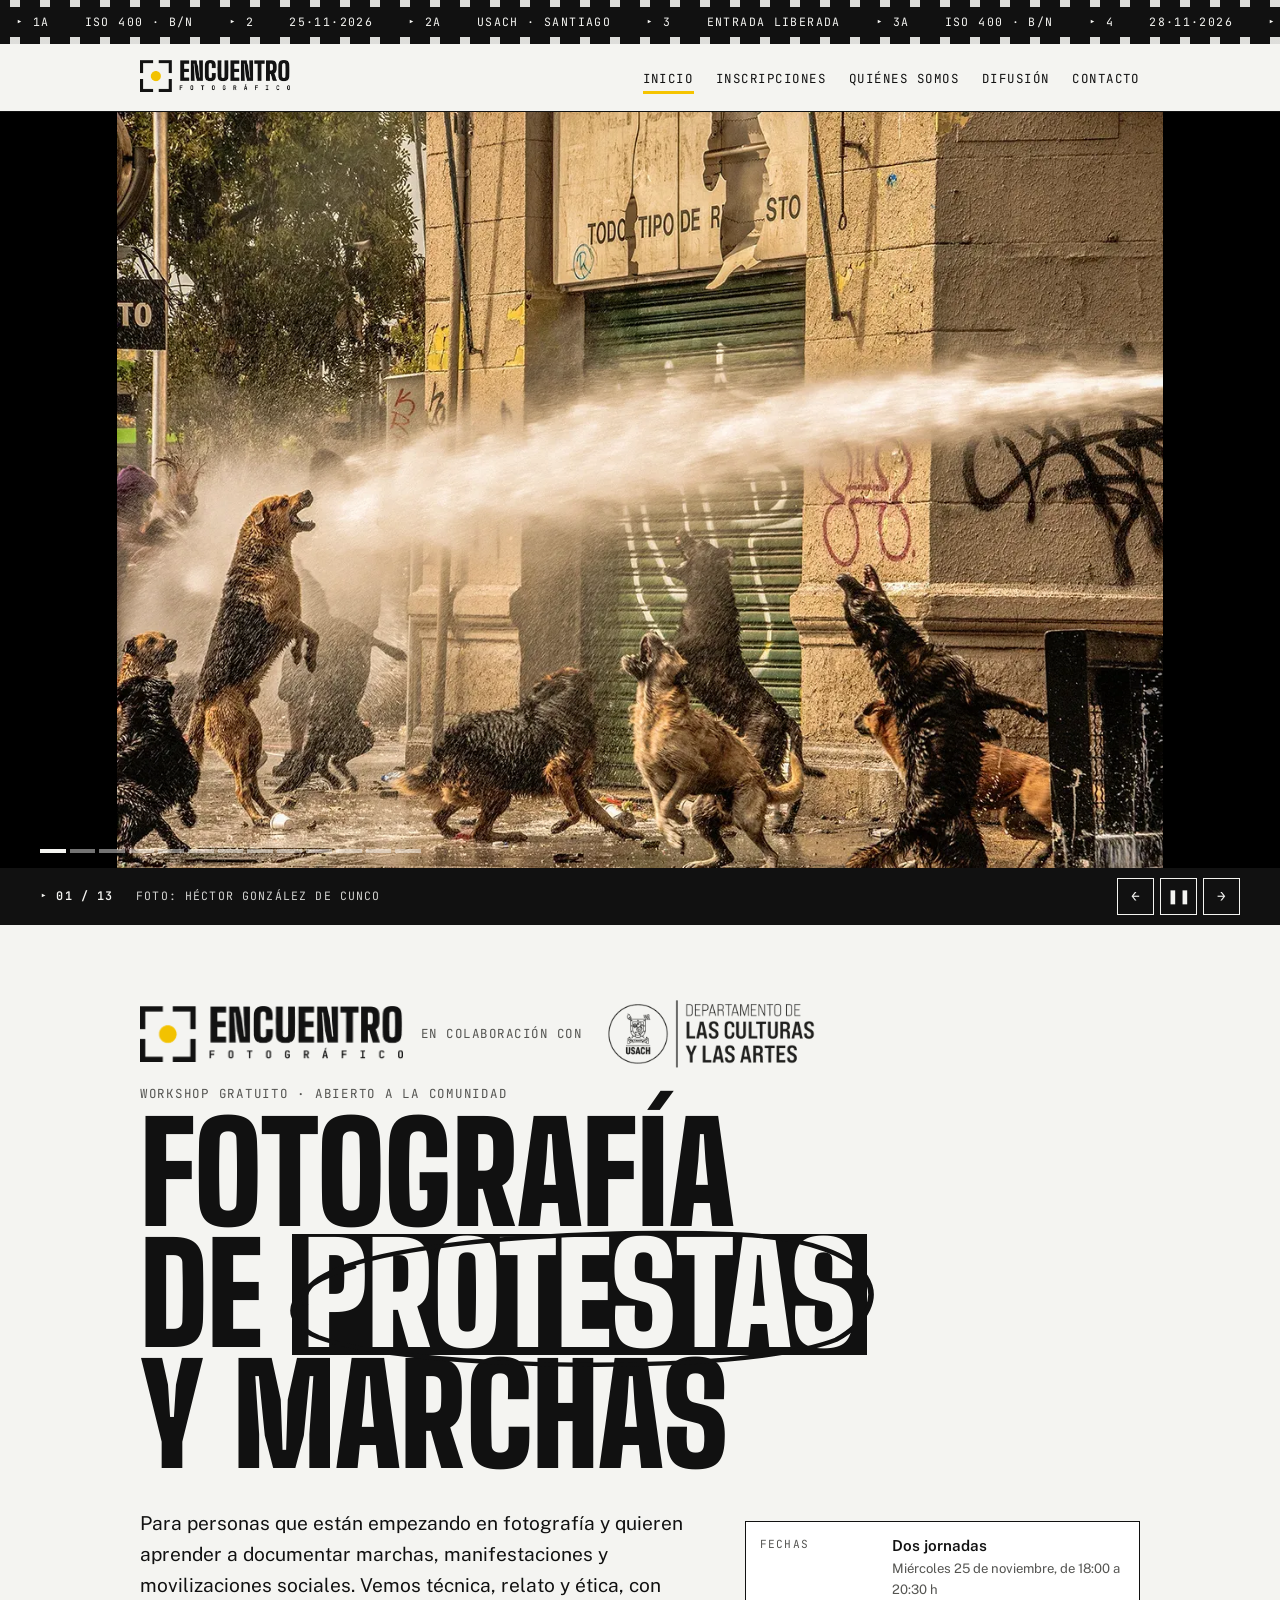
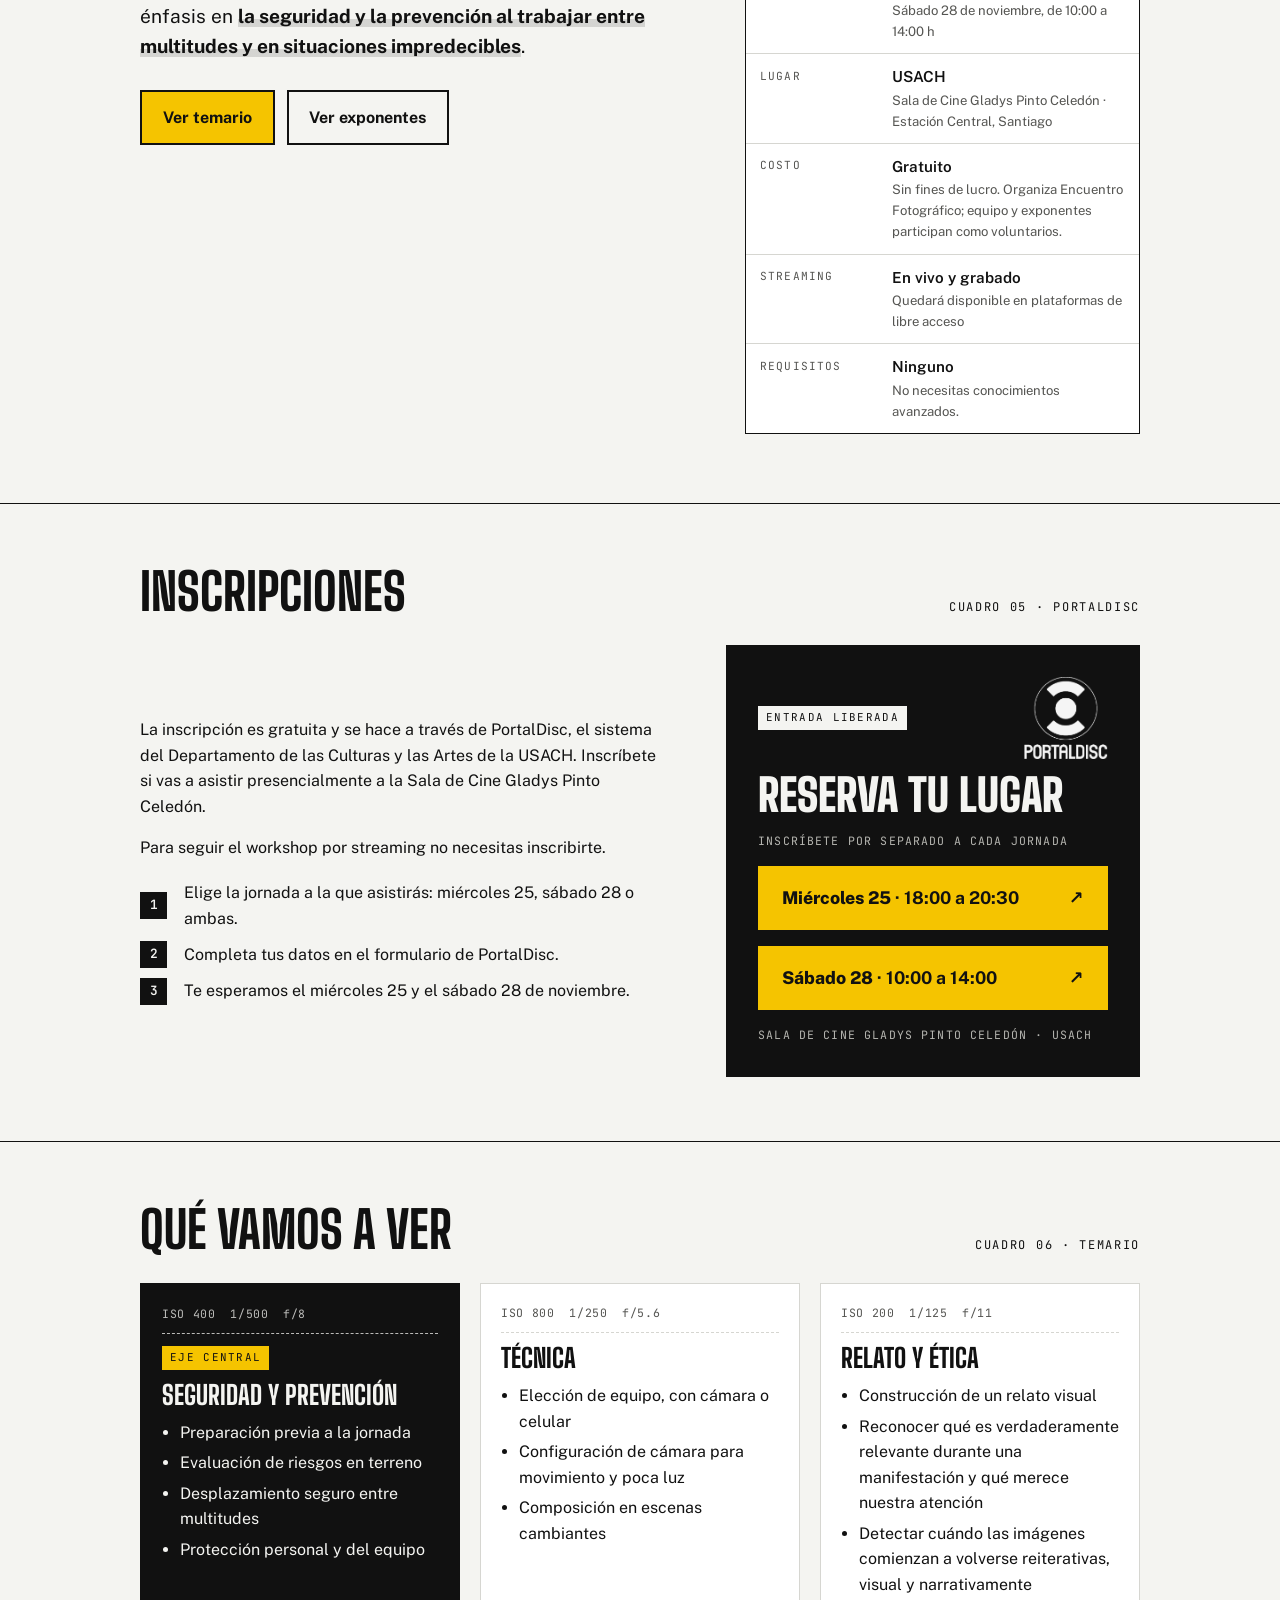
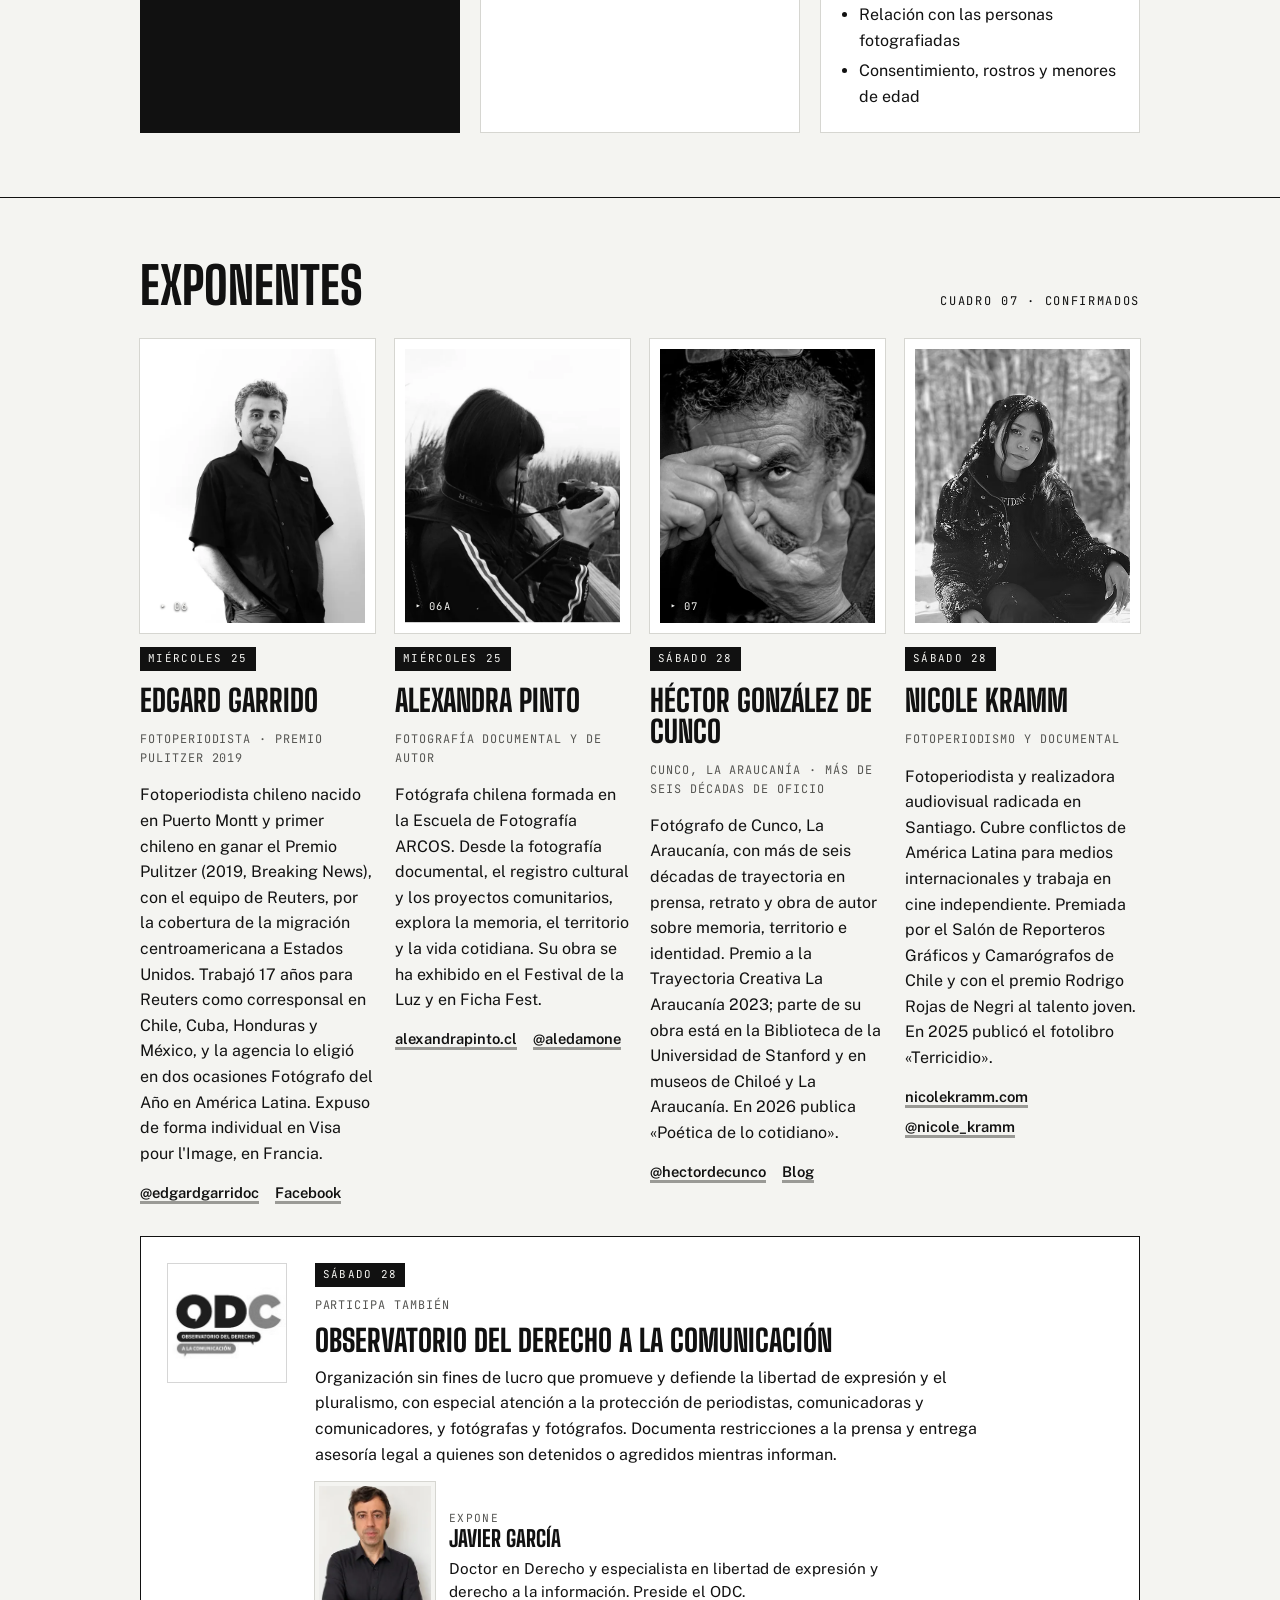
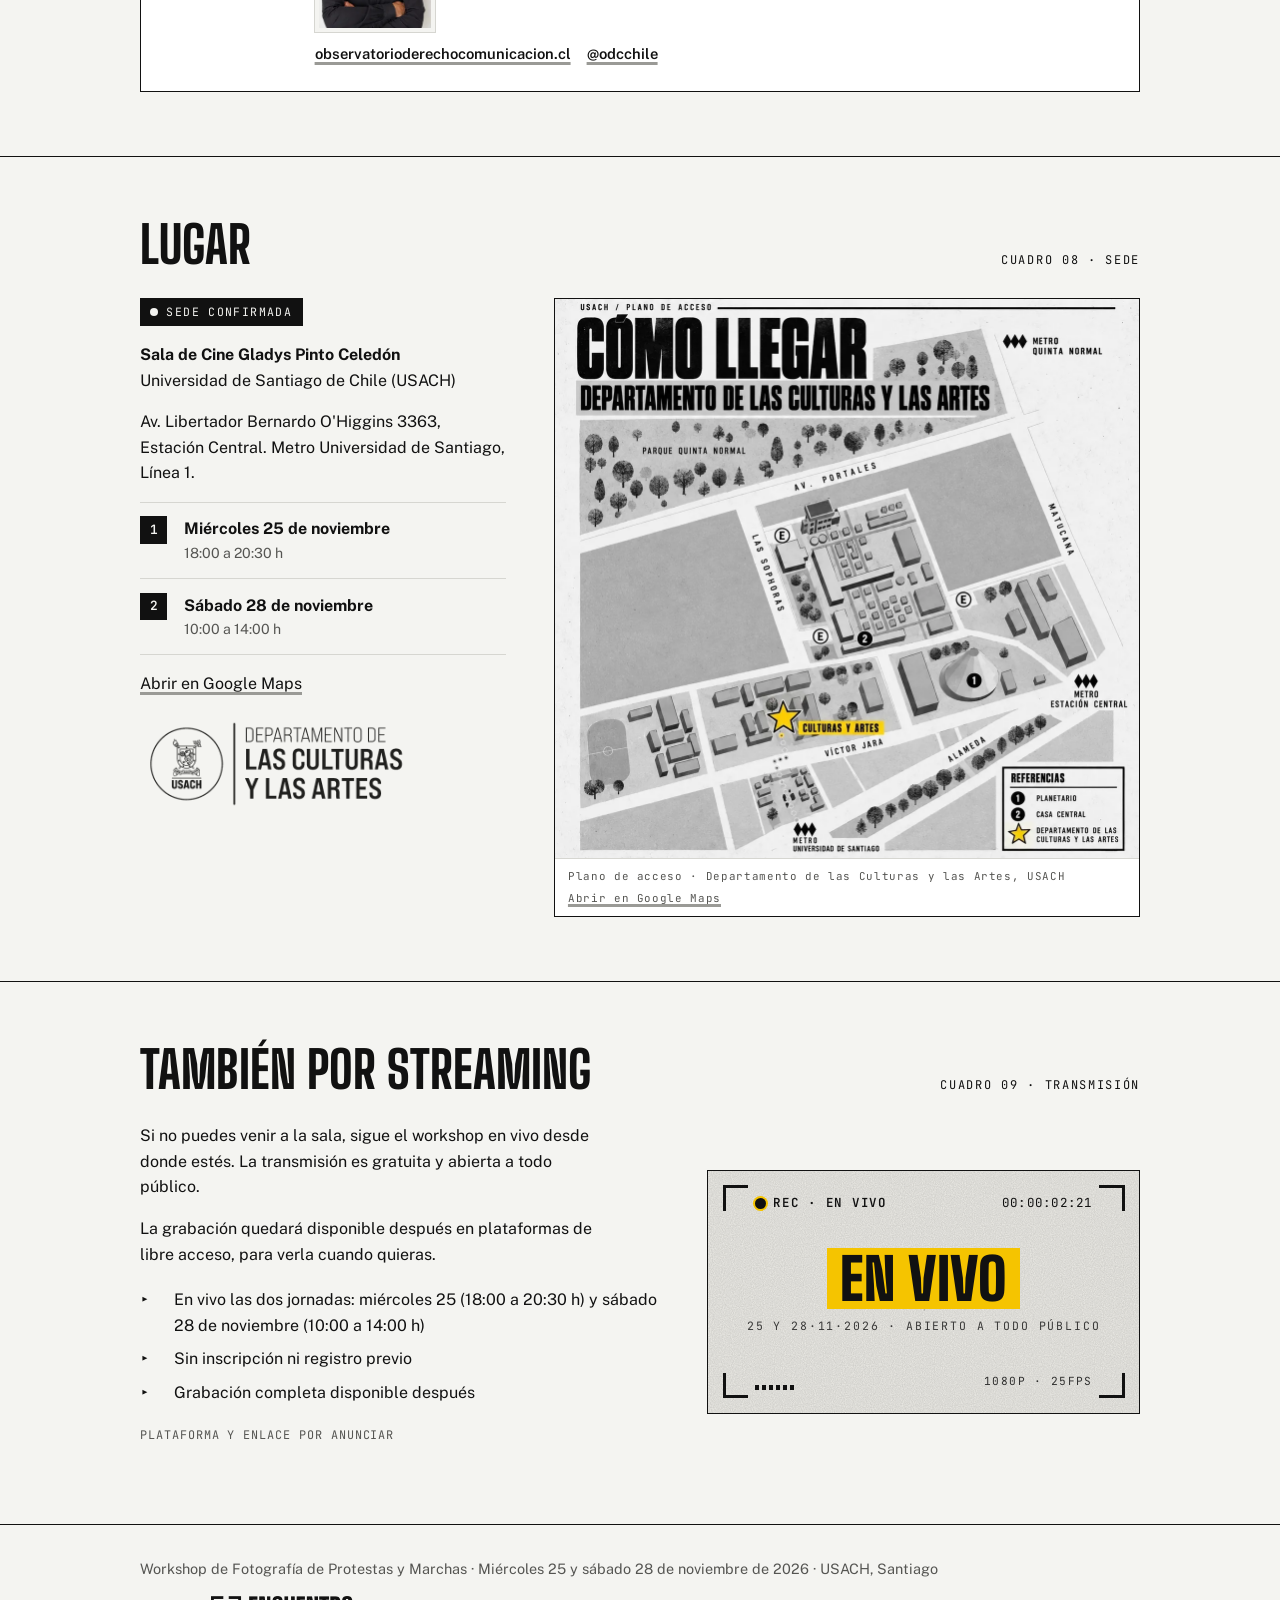
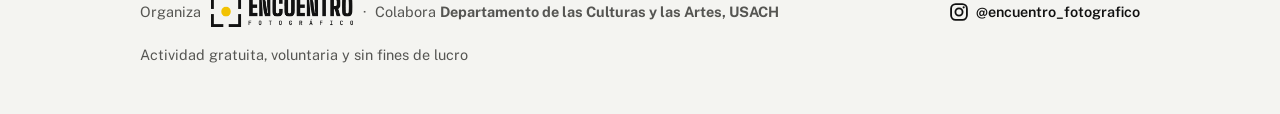
==== commit 360dddb1: "Menú: agrega enlace a Inscripciones Co-Authored-By: Claude Opus 5.5 <noreply@anthropic.com>" ====
--- a/index.html
+++ b/index.html
@@ -38,6 +38,7 @@
       <div class="panel-title"><span>Workshop gratuito</span><strong>Fotografía de <mark>protestas</mark><br>y marchas</strong></div>
       <ul>
         <li><a href="index.html" aria-current="page">Inicio</a></li>
+        <li><a href="index.html#inscripciones">Inscripciones</a></li>
         <li><a href="quienes-somos.html">Quiénes somos</a></li>
         <li><a href="difusion.html">Difusión</a></li>
         <li><a href="contacto.html">Contacto</a></li>
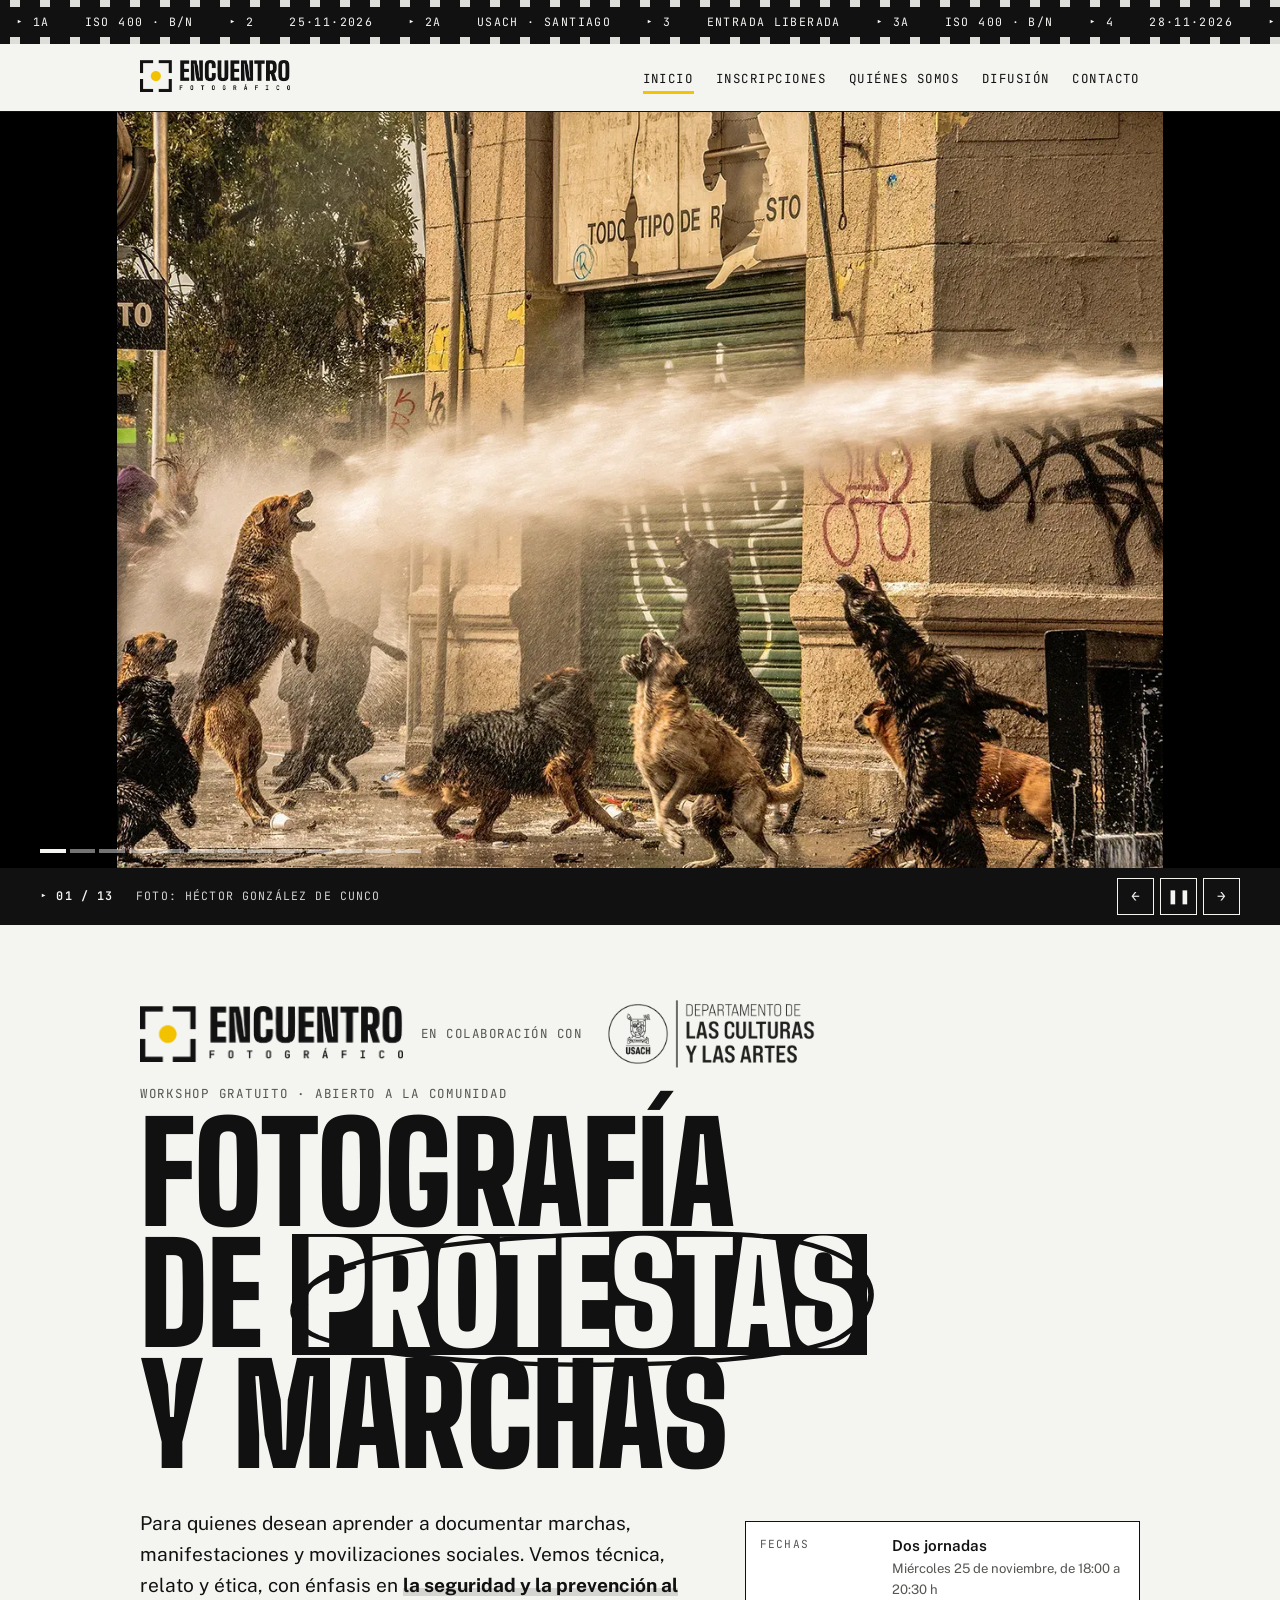
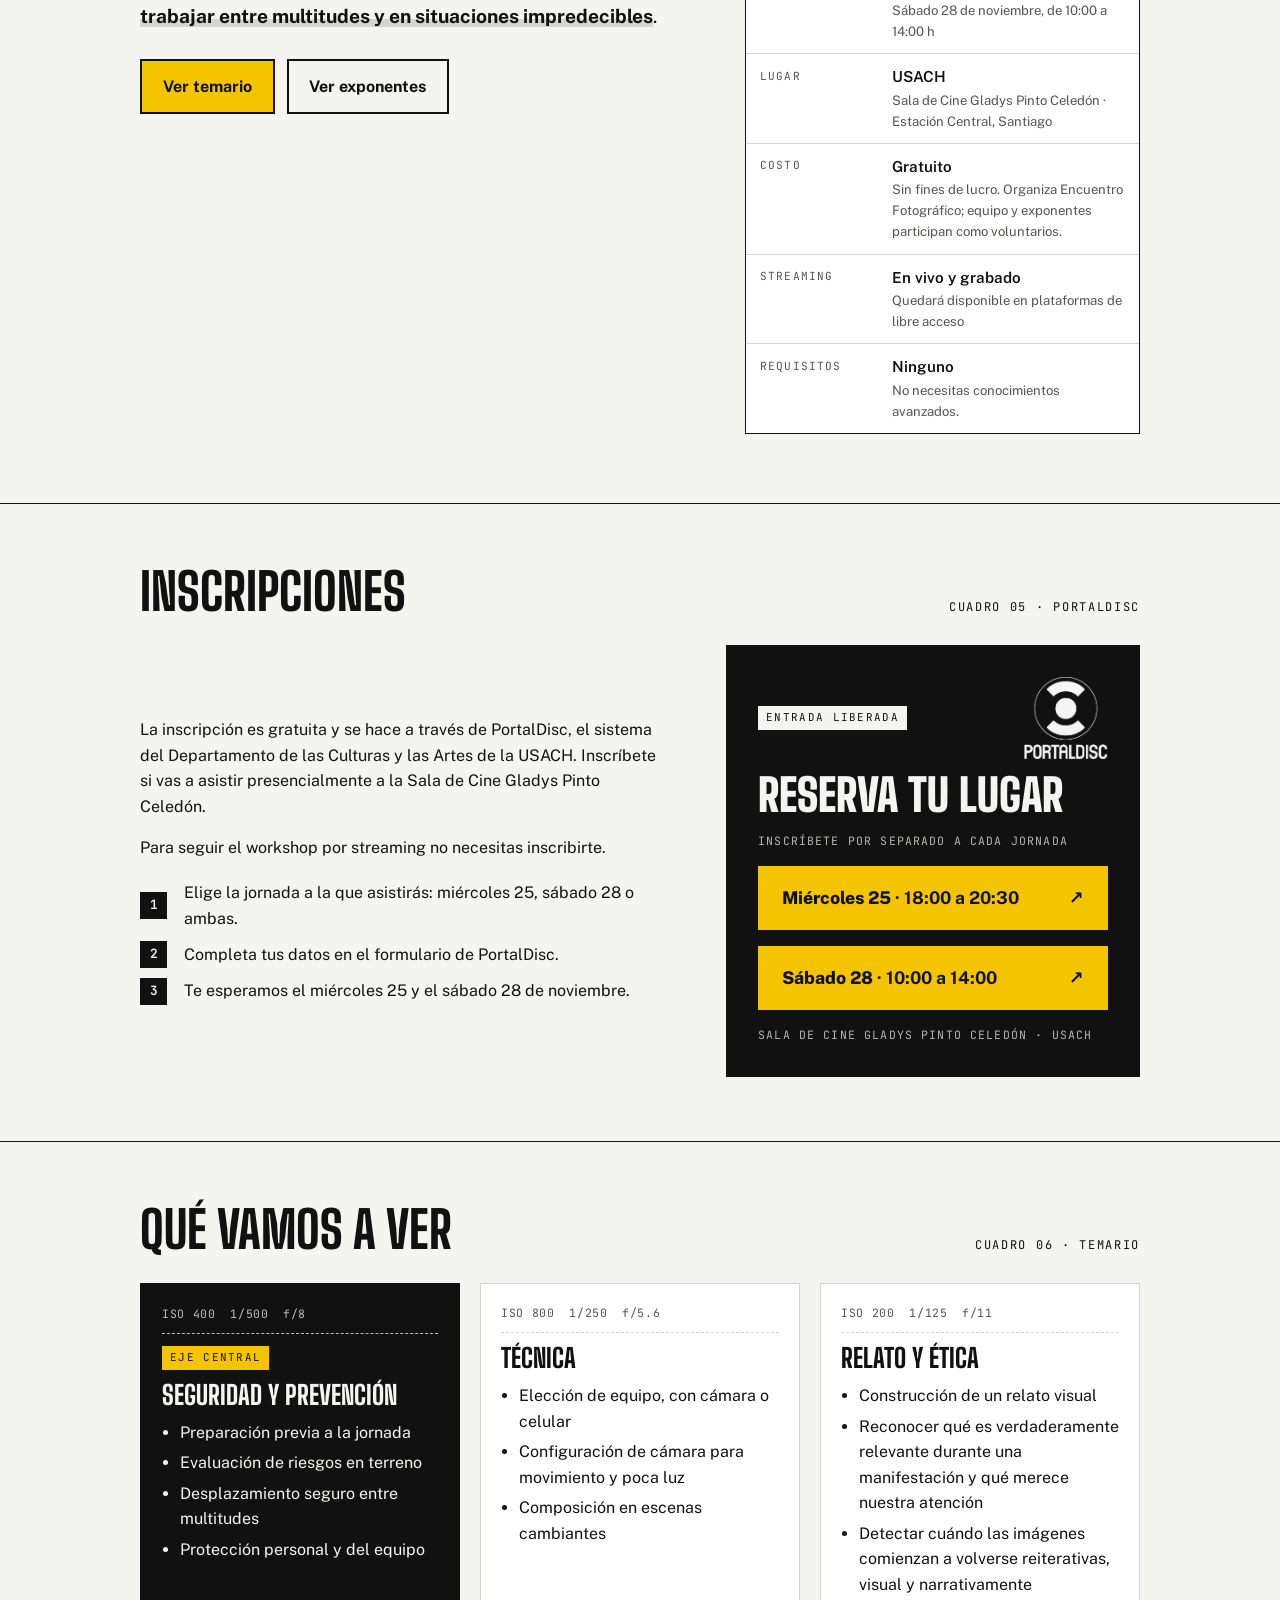
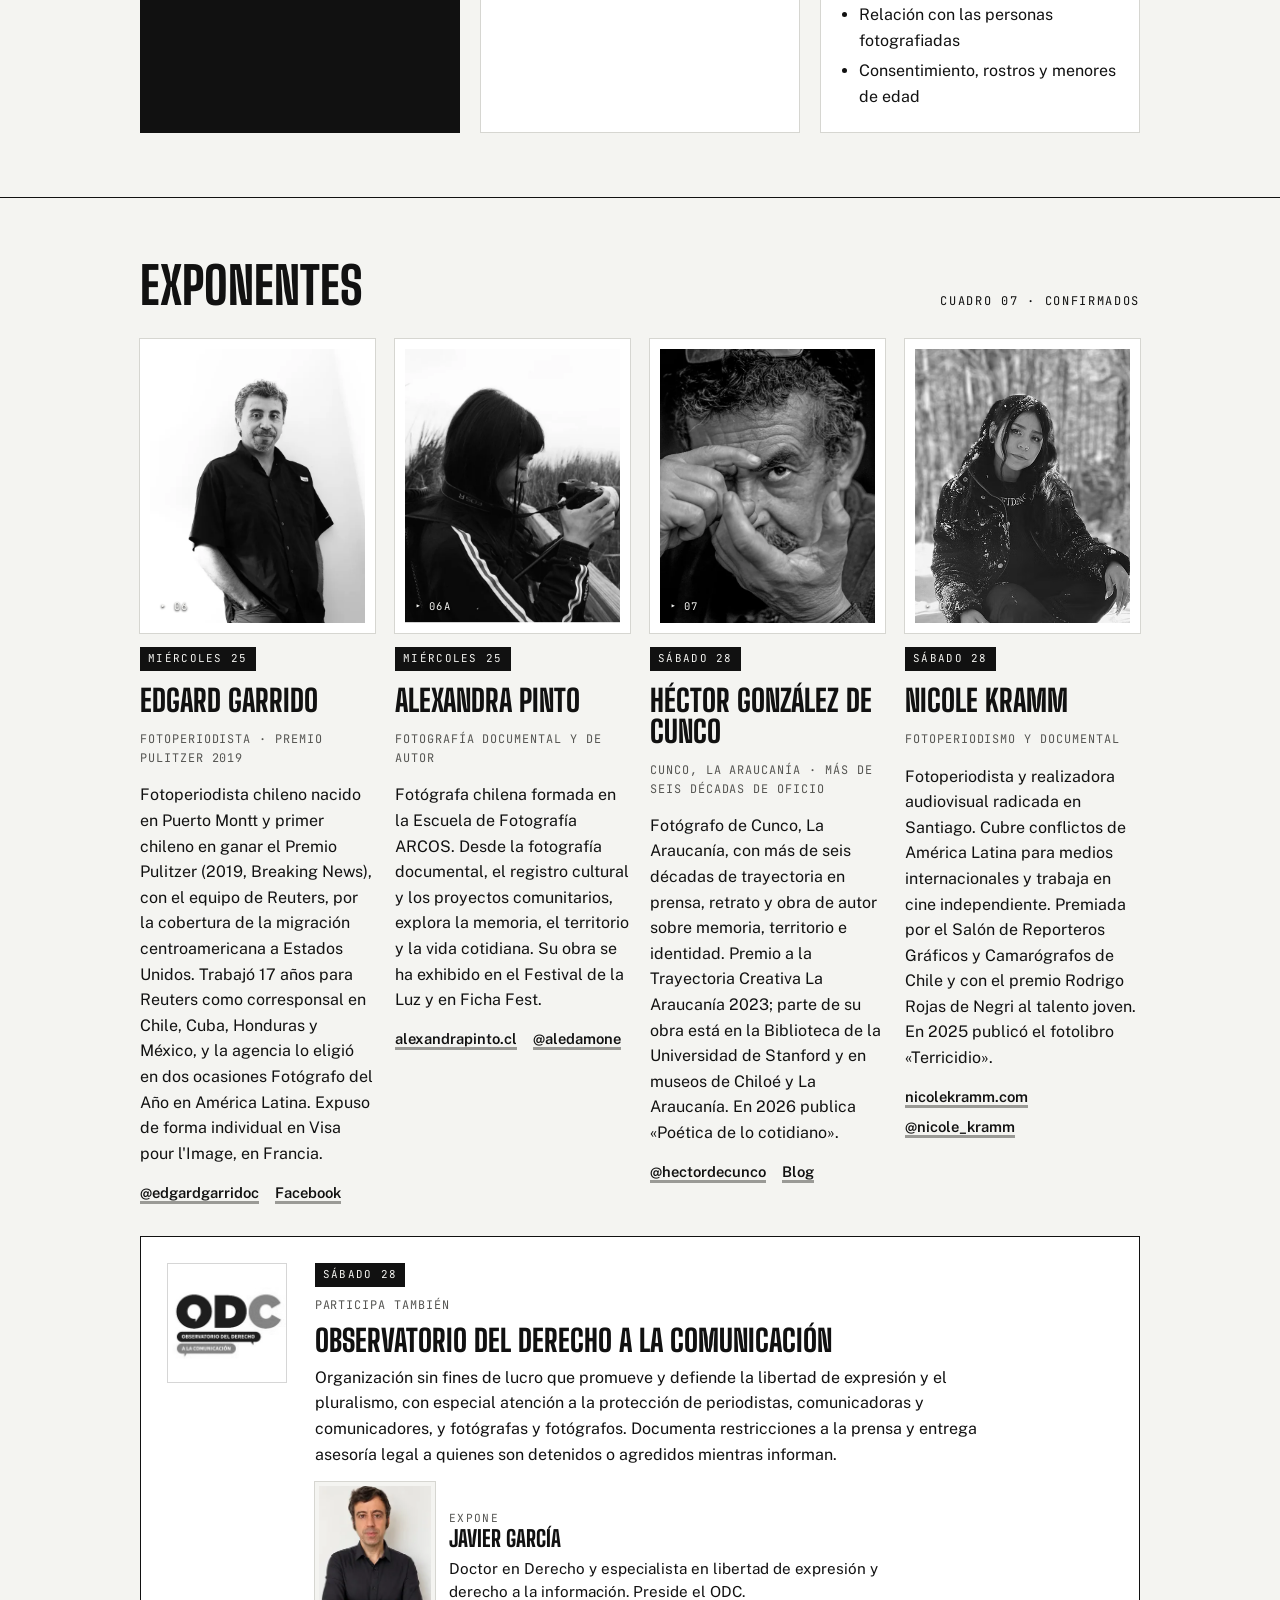
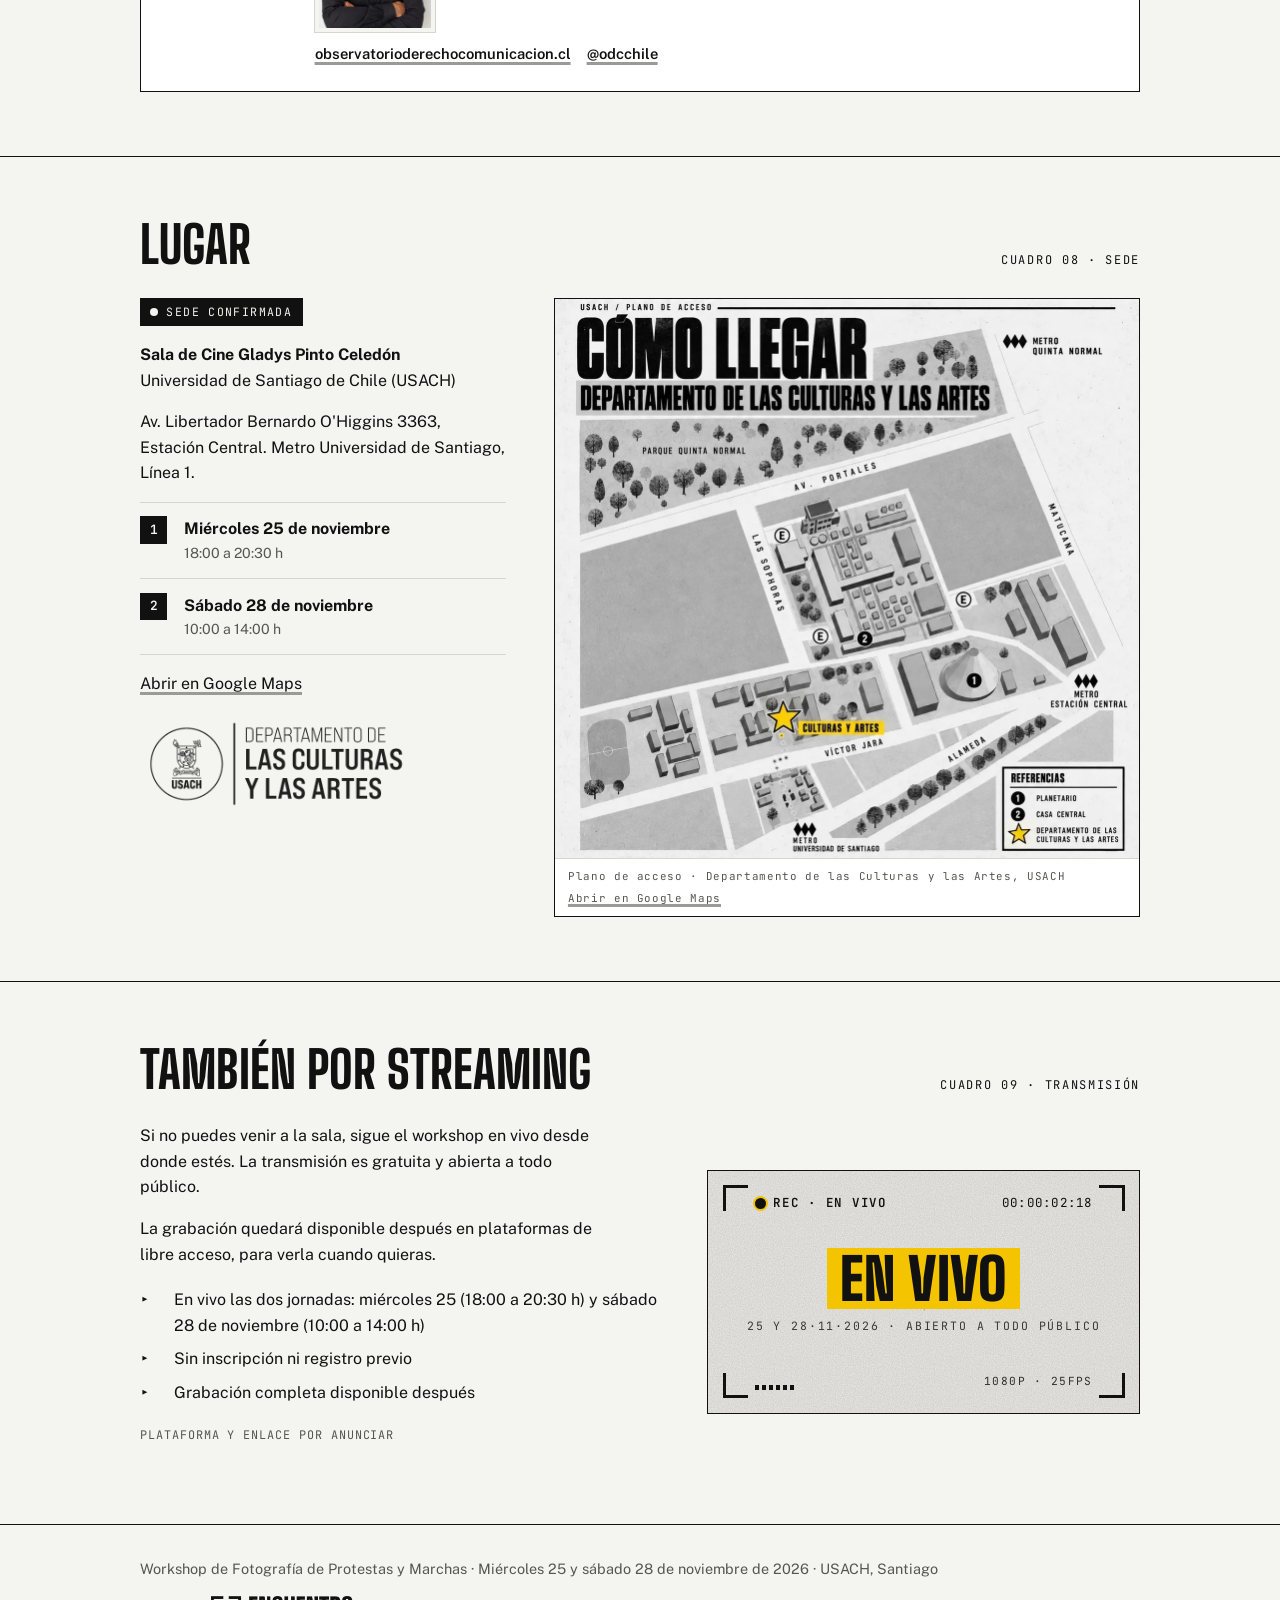
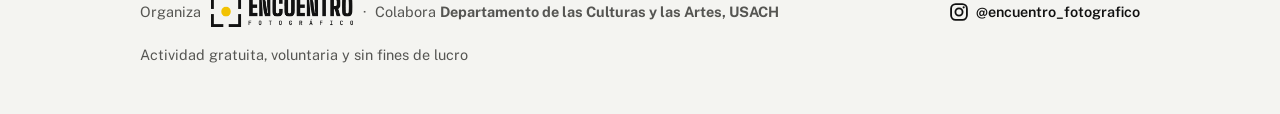
==== commit 40ad6134: "Textos: 'para quienes desean aprender' en lugar de 'personas que están empezando' Co-Authored-By: Cl" ====
--- a/index.html
+++ b/index.html
@@ -86,7 +86,7 @@
   <h1>Fotografía de <span class="circled">protestas<svg viewBox="0 0 400 120" preserveAspectRatio="none" aria-hidden="true"><path d="M30 70 C 20 25, 180 8, 300 14 C 390 20, 398 70, 360 98 C 300 128, 90 122, 38 96 C 12 82, 18 55, 60 40"/></svg></span> y marchas</h1>
   <div class="hero-grid">
     <div>
-      <p class="lede">Para personas que están empezando en fotografía y quieren aprender a documentar marchas, manifestaciones y movilizaciones sociales. Vemos técnica, relato y ética, con énfasis en <strong>la seguridad y la prevención al trabajar entre multitudes y en situaciones impredecibles</strong>.</p>
+      <p class="lede">Para quienes desean aprender a documentar marchas, manifestaciones y movilizaciones sociales. Vemos técnica, relato y ética, con énfasis en <strong>la seguridad y la prevención al trabajar entre multitudes y en situaciones impredecibles</strong>.</p>
       <div class="cta-row">
         <a class="btn" href="#temario">Ver temario</a>
         <a class="btn ghost" href="#exponentes">Ver exponentes</a>
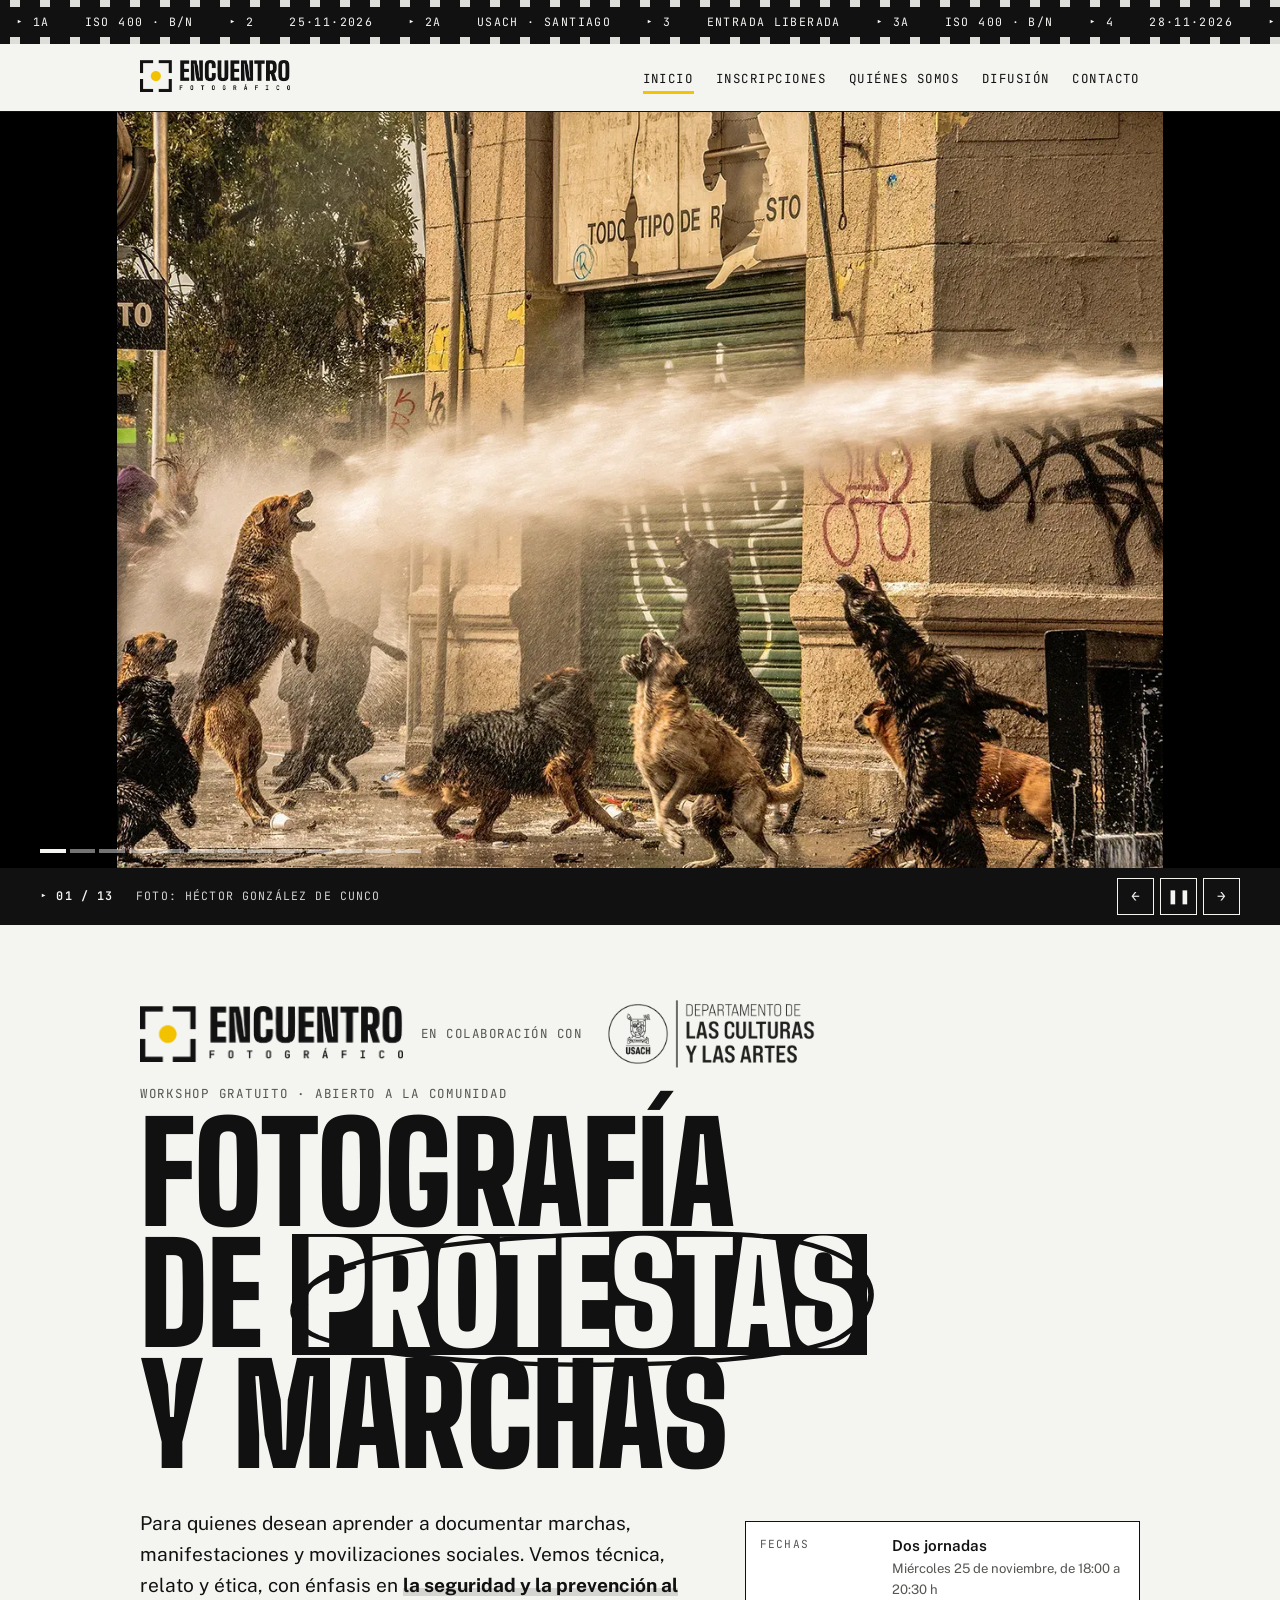
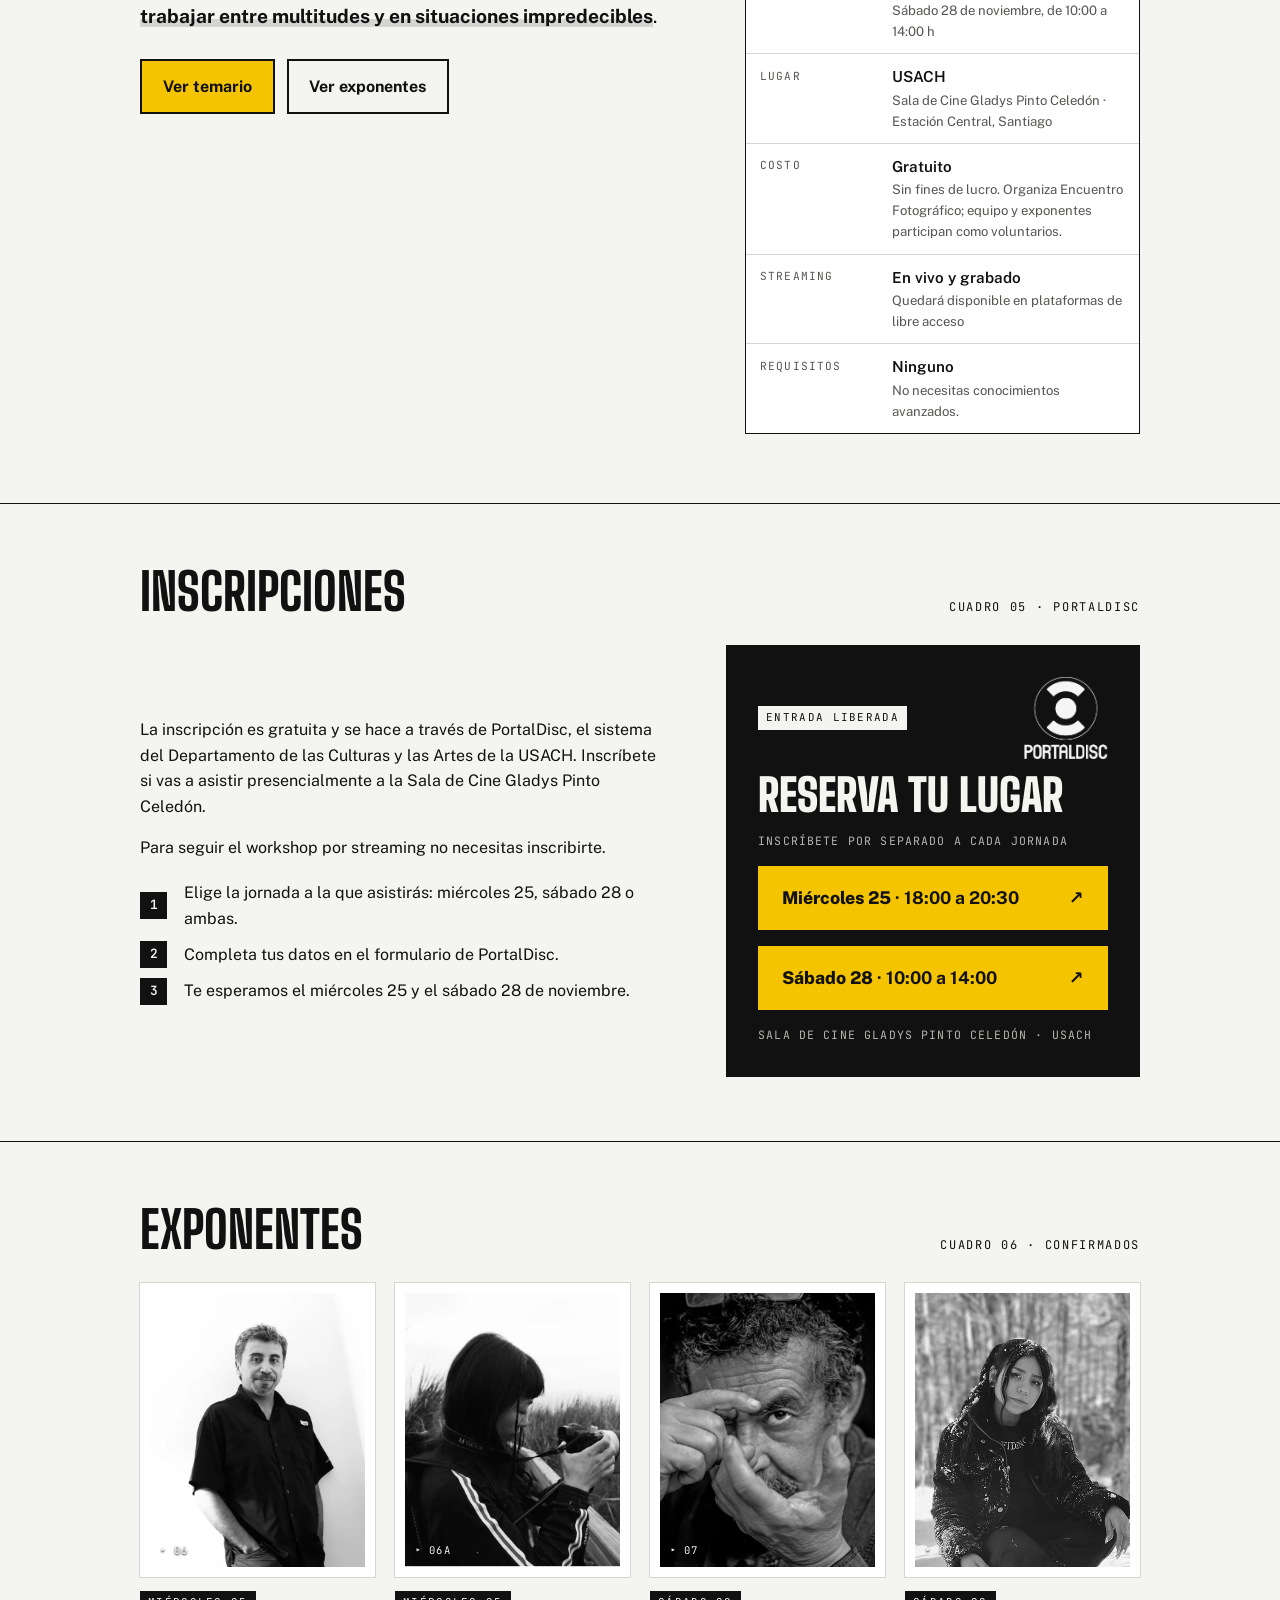
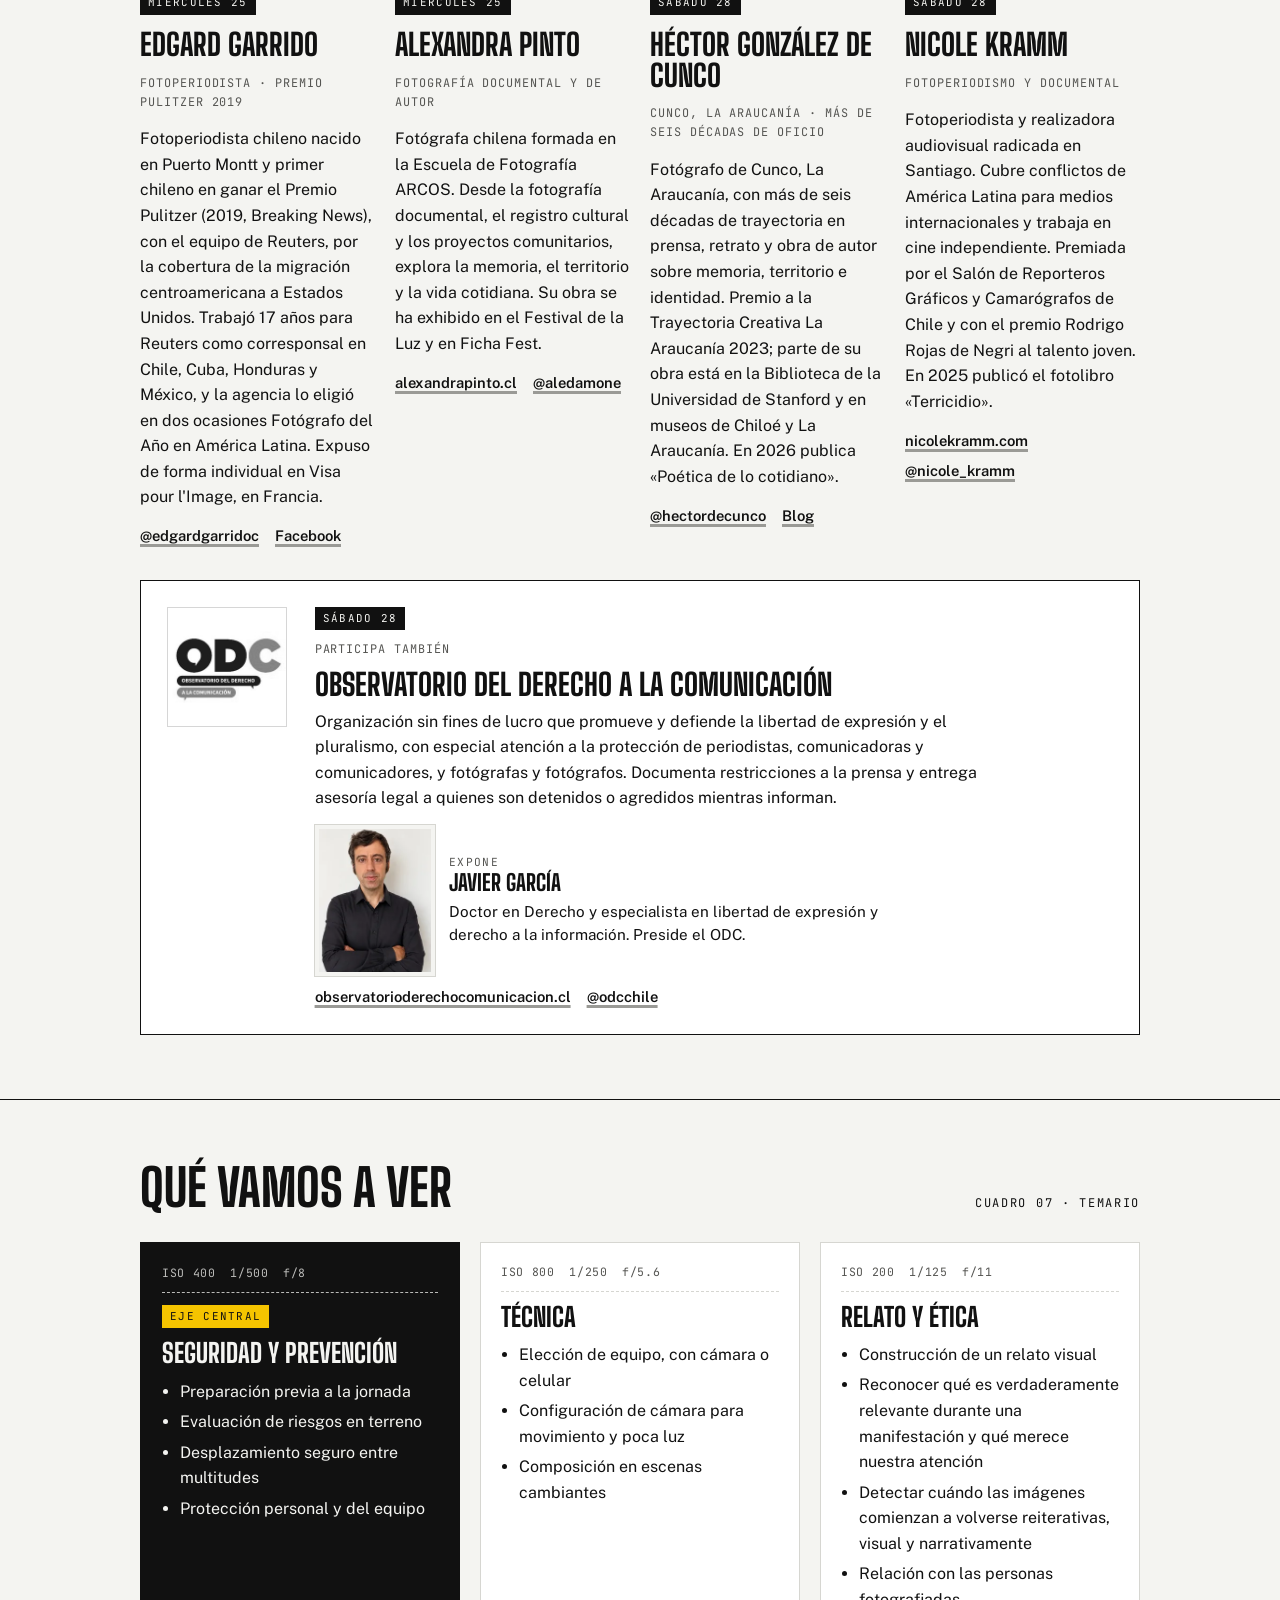
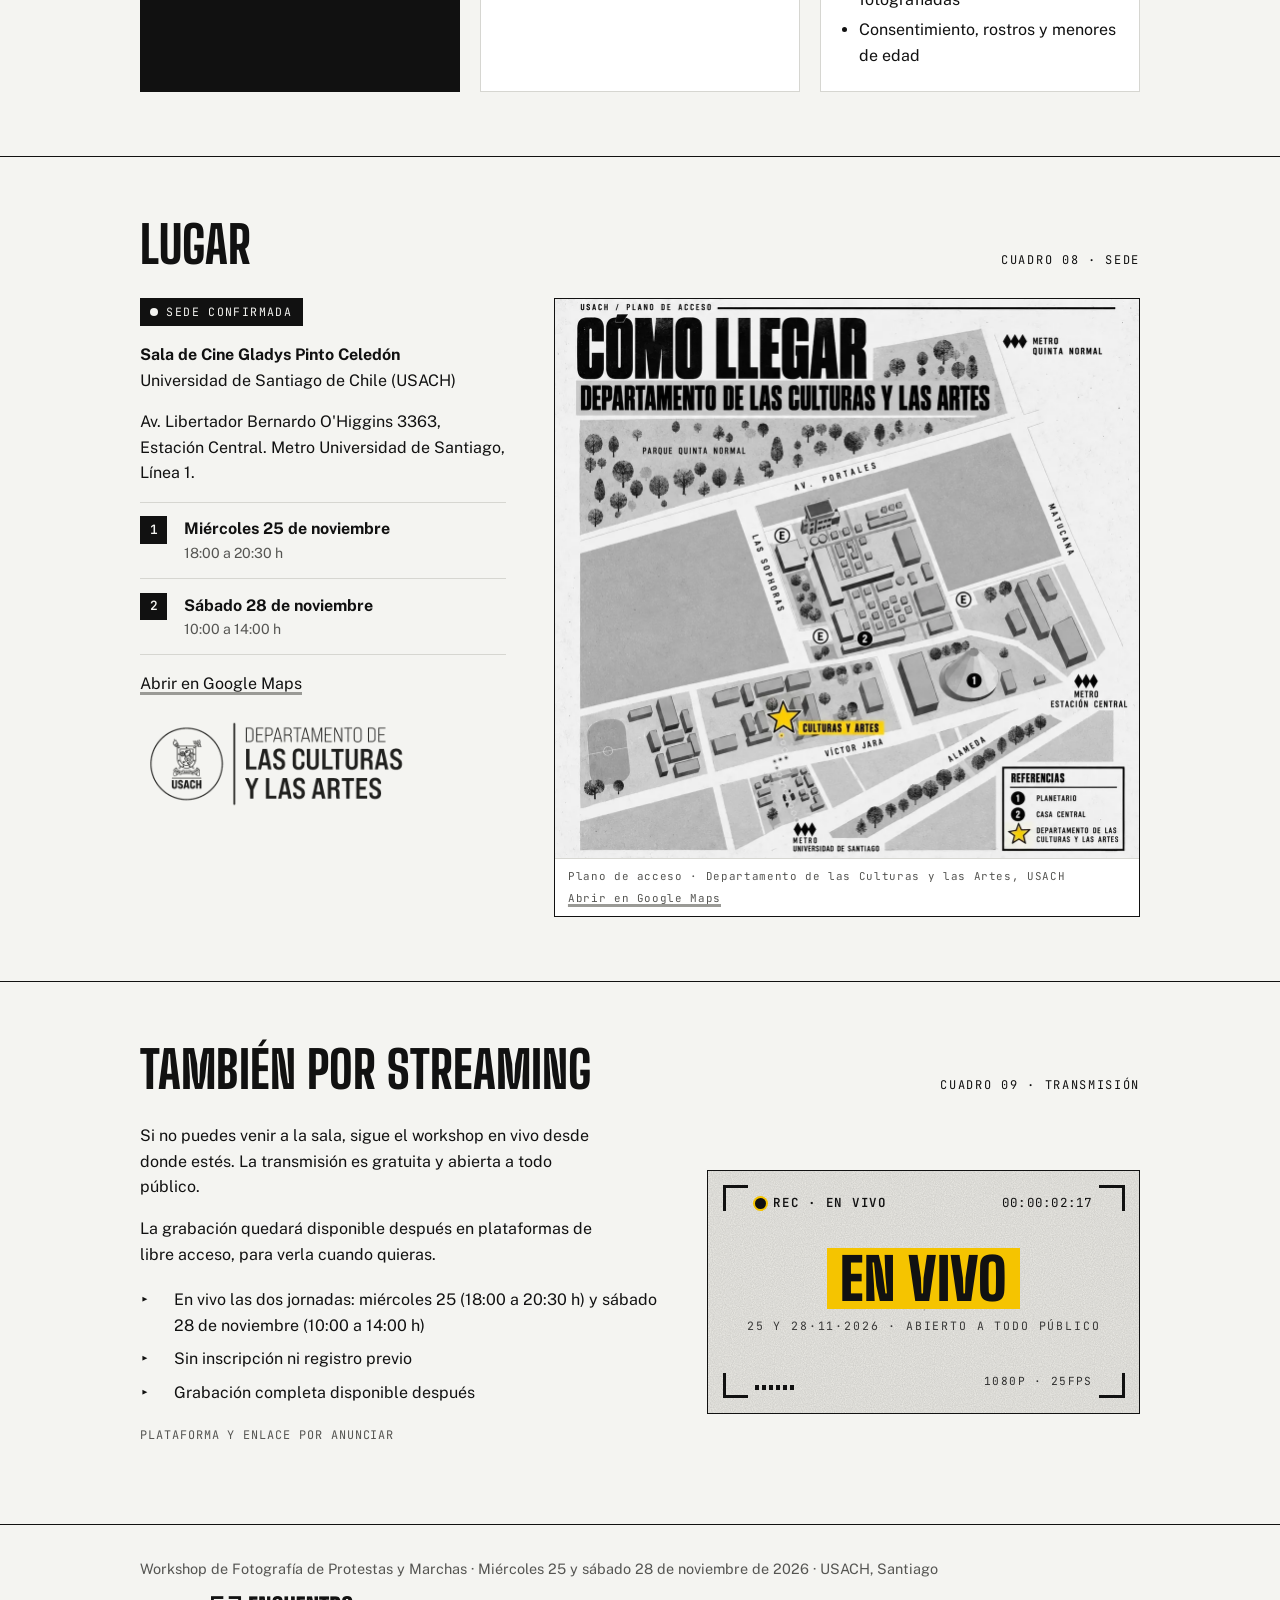
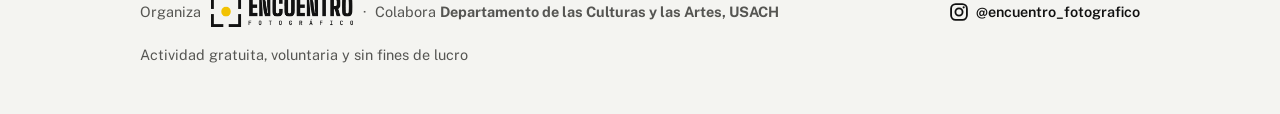
==== commit 6e479af7: "Inicio: 'Qué vamos a ver' después de Exponentes Co-Authored-By: Claude Opus 5.5 <noreply@anthropic.c" ====
--- a/index.html
+++ b/index.html
@@ -128,9 +128,60 @@
     </div>
   </section>
 
+  <section class="frame" id="exponentes">
+    <div class="wrap">
+      <div class="frame-head"><h2>Exponentes</h2><span class="frame-no">Cuadro 06 · Confirmados</span></div>
+      <div class="speakers">
+        <article class="speaker">
+          <div class="print"><img decoding="async" loading="lazy" src="img/edgard-garrido.webp" alt="Retrato en blanco y negro de Edgard Garrido, apoyado en una pared blanca con las manos en los bolsillos." style="object-position:7% 30%"><span class="edge">▸ 06</span></div>
+          <span class="day">Miércoles 25</span>
+          <h3>Edgard Garrido</h3>
+          <p class="role">Fotoperiodista · Premio Pulitzer 2019</p>
+          <p>Fotoperiodista chileno nacido en Puerto Montt y primer chileno en ganar el Premio Pulitzer (2019, Breaking News), con el equipo de Reuters, por la cobertura de la migración centroamericana a Estados Unidos. Trabajó 17 años para Reuters como corresponsal en Chile, Cuba, Honduras y México, y la agencia lo eligió en dos ocasiones Fotógrafo del Año en América Latina. Expuso de forma individual en Visa pour l'Image, en Francia.</p>
+          <div class="links"><a href="https://www.instagram.com/edgardgarridoc/" target="_blank" rel="noopener">@edgardgarridoc</a><a href="https://www.facebook.com/EdgardGarridoC/" target="_blank" rel="noopener">Facebook</a></div>
+        </article>
+        <article class="speaker">
+          <div class="print"><img decoding="async" loading="lazy" src="img/alexandra-pinto.webp" alt="Retrato en blanco y negro de Alexandra Pinto mirando el visor de su cámara, de perfil, en un paisaje de pastizales." style="object-position:50% 40%"><span class="edge">▸ 06A</span></div>
+          <span class="day">Miércoles 25</span>
+          <h3>Alexandra Pinto</h3>
+          <p class="role">Fotografía documental y de autor</p>
+          <p>Fotógrafa chilena formada en la Escuela de Fotografía ARCOS. Desde la fotografía documental, el registro cultural y los proyectos comunitarios, explora la memoria, el territorio y la vida cotidiana. Su obra se ha exhibido en el Festival de la Luz y en Ficha Fest.</p>
+          <div class="links"><a href="https://alexandrapinto.cl" target="_blank" rel="noopener">alexandrapinto.cl</a><a href="https://instagram.com/aledamone/" target="_blank" rel="noopener">@aledamone</a></div>
+        </article>
+        <article class="speaker">
+          <div class="print"><img decoding="async" loading="lazy" src="img/hector-gonzalez-retrato.webp" alt="Retrato en blanco y negro de Héctor González de Cunco, con los lentes sobre la cabeza, forma un visor con los dedos frente a su ojo." style="object-position:50% 38%"><span class="edge">▸ 07</span></div>
+          <span class="day">Sábado 28</span>
+          <h3>Héctor González de Cunco</h3>
+          <p class="role">Cunco, La Araucanía · más de seis décadas de oficio</p>
+          <p>Fotógrafo de Cunco, La Araucanía, con más de seis décadas de trayectoria en prensa, retrato y obra de autor sobre memoria, territorio e identidad. Premio a la Trayectoria Creativa La Araucanía 2023; parte de su obra está en la Biblioteca de la Universidad de Stanford y en museos de Chiloé y La Araucanía. En 2026 publica «Poética de lo cotidiano».</p>
+          <div class="links"><a href="https://www.instagram.com/hectordecunco/" target="_blank" rel="noopener">@hectordecunco</a><a href="https://hectordecunco.blogspot.com/" target="_blank" rel="noopener">Blog</a></div>
+        </article>
+        <article class="speaker">
+          <div class="print"><img decoding="async" loading="lazy" src="img/nicole-kramm.avif" alt="Retrato en blanco y negro de Nicole Kramm, sentada en la nieve en un bosque, con chaqueta oscura." style="object-position:50% 30%;filter:grayscale(1)"><span class="edge">▸ 07A</span></div>
+          <span class="day">Sábado 28</span>
+          <h3>Nicole Kramm</h3>
+          <p class="role">Fotoperiodismo y documental</p>
+          <p>Fotoperiodista y realizadora audiovisual radicada en Santiago. Cubre conflictos de América Latina para medios internacionales y trabaja en cine independiente. Premiada por el Salón de Reporteros Gráficos y Camarógrafos de Chile y con el premio Rodrigo Rojas de Negri al talento joven. En 2025 publicó el fotolibro «Terricidio».</p>
+          <div class="links"><a href="https://www.nicolekramm.com/" target="_blank" rel="noopener">nicolekramm.com</a><a href="https://www.instagram.com/nicole_kramm/" target="_blank" rel="noopener">@nicole_kramm</a></div>
+        </article>
+      </div>
+      <article class="guest">
+        <img decoding="async" loading="lazy" class="guest-logo" src="img/odc-logo.jpg" alt="Logo del Observatorio del Derecho a la Comunicación (ODC)" width="400" height="400">
+        <div class="guest-body">
+          <span class="day">Sábado 28</span>
+          <p class="role">Participa también</p>
+          <h3>Observatorio del Derecho a la Comunicación</h3>
+          <p>Organización sin fines de lucro que promueve y defiende la libertad de expresión y el pluralismo, con especial atención a la protección de periodistas, comunicadoras y comunicadores, y fotógrafas y fotógrafos. Documenta restricciones a la prensa y entrega asesoría legal a quienes son detenidos o agredidos mientras informan.</p>
+          <div class="guest-person"><img decoding="async" loading="lazy" src="img/javier-garcia.webp" alt="Retrato de Javier García, de brazos cruzados frente a una pared blanca." width="1024" height="1536"><div><span>Expone</span><strong>Javier García</strong><p>Doctor en Derecho y especialista en libertad de expresión y derecho a la información. Preside el ODC.</p></div></div>
+          <div class="links"><a href="https://observatorioderechocomunicacion.cl/" target="_blank" rel="noopener">observatorioderechocomunicacion.cl</a><a href="https://twitter.com/odcchile" target="_blank" rel="noopener">@odcchile</a></div>
+        </div>
+      </article>
+    </div>
+  </section>
+
   <section class="frame" id="temario">
     <div class="wrap">
-      <div class="frame-head"><h2>Qué vamos a ver</h2><span class="frame-no">Cuadro 06 · Temario</span></div>
+      <div class="frame-head"><h2>Qué vamos a ver</h2><span class="frame-no">Cuadro 07 · Temario</span></div>
       <div class="modules">
         <article class="module focus">
           <div class="exif"><span>ISO 400</span><span>1/500</span><span>f/8</span></div>
@@ -164,57 +215,6 @@
           </ul>
         </article>
       </div>
-    </div>
-  </section>
-
-  <section class="frame" id="exponentes">
-    <div class="wrap">
-      <div class="frame-head"><h2>Exponentes</h2><span class="frame-no">Cuadro 07 · Confirmados</span></div>
-      <div class="speakers">
-        <article class="speaker">
-          <div class="print"><img decoding="async" loading="lazy" src="img/edgard-garrido.webp" alt="Retrato en blanco y negro de Edgard Garrido, apoyado en una pared blanca con las manos en los bolsillos." style="object-position:7% 30%"><span class="edge">▸ 06</span></div>
-          <span class="day">Miércoles 25</span>
-          <h3>Edgard Garrido</h3>
-          <p class="role">Fotoperiodista · Premio Pulitzer 2019</p>
-          <p>Fotoperiodista chileno nacido en Puerto Montt y primer chileno en ganar el Premio Pulitzer (2019, Breaking News), con el equipo de Reuters, por la cobertura de la migración centroamericana a Estados Unidos. Trabajó 17 años para Reuters como corresponsal en Chile, Cuba, Honduras y México, y la agencia lo eligió en dos ocasiones Fotógrafo del Año en América Latina. Expuso de forma individual en Visa pour l'Image, en Francia.</p>
-          <div class="links"><a href="https://www.instagram.com/edgardgarridoc/" target="_blank" rel="noopener">@edgardgarridoc</a><a href="https://www.facebook.com/EdgardGarridoC/" target="_blank" rel="noopener">Facebook</a></div>
-        </article>
-        <article class="speaker">
-          <div class="print"><img decoding="async" loading="lazy" src="img/alexandra-pinto.webp" alt="Retrato en blanco y negro de Alexandra Pinto mirando el visor de su cámara, de perfil, en un paisaje de pastizales." style="object-position:50% 40%"><span class="edge">▸ 06A</span></div>
-          <span class="day">Miércoles 25</span>
-          <h3>Alexandra Pinto</h3>
-          <p class="role">Fotografía documental y de autor</p>
-          <p>Fotógrafa chilena formada en la Escuela de Fotografía ARCOS. Desde la fotografía documental, el registro cultural y los proyectos comunitarios, explora la memoria, el territorio y la vida cotidiana. Su obra se ha exhibido en el Festival de la Luz y en Ficha Fest.</p>
-          <div class="links"><a href="https://alexandrapinto.cl" target="_blank" rel="noopener">alexandrapinto.cl</a><a href="https://instagram.com/aledamone/" target="_blank" rel="noopener">@aledamone</a></div>
-        </article>
-        <article class="speaker">
-          <div class="print"><img decoding="async" loading="lazy" src="img/hector-gonzalez-retrato.webp" alt="Retrato en blanco y negro de Héctor González de Cunco, con los lentes sobre la cabeza, forma un visor con los dedos frente a su ojo." style="object-position:50% 38%"><span class="edge">▸ 07</span></div>
-          <span class="day">Sábado 28</span>
-          <h3>Héctor González de Cunco</h3>
-          <p class="role">Cunco, La Araucanía · más de seis décadas de oficio</p>
-          <p>Fotógrafo de Cunco, La Araucanía, con más de seis décadas de trayectoria en prensa, retrato y obra de autor sobre memoria, territorio e identidad. Premio a la Trayectoria Creativa La Araucanía 2023; parte de su obra está en la Biblioteca de la Universidad de Stanford y en museos de Chiloé y La Araucanía. En 2026 publica «Poética de lo cotidiano».</p>
-          <div class="links"><a href="https://www.instagram.com/hectordecunco/" target="_blank" rel="noopener">@hectordecunco</a><a href="https://hectordecunco.blogspot.com/" target="_blank" rel="noopener">Blog</a></div>
-        </article>
-        <article class="speaker">
-          <div class="print"><img decoding="async" loading="lazy" src="img/nicole-kramm.avif" alt="Retrato en blanco y negro de Nicole Kramm, sentada en la nieve en un bosque, con chaqueta oscura." style="object-position:50% 30%;filter:grayscale(1)"><span class="edge">▸ 07A</span></div>
-          <span class="day">Sábado 28</span>
-          <h3>Nicole Kramm</h3>
-          <p class="role">Fotoperiodismo y documental</p>
-          <p>Fotoperiodista y realizadora audiovisual radicada en Santiago. Cubre conflictos de América Latina para medios internacionales y trabaja en cine independiente. Premiada por el Salón de Reporteros Gráficos y Camarógrafos de Chile y con el premio Rodrigo Rojas de Negri al talento joven. En 2025 publicó el fotolibro «Terricidio».</p>
-          <div class="links"><a href="https://www.nicolekramm.com/" target="_blank" rel="noopener">nicolekramm.com</a><a href="https://www.instagram.com/nicole_kramm/" target="_blank" rel="noopener">@nicole_kramm</a></div>
-        </article>
-      </div>
-      <article class="guest">
-        <img decoding="async" loading="lazy" class="guest-logo" src="img/odc-logo.jpg" alt="Logo del Observatorio del Derecho a la Comunicación (ODC)" width="400" height="400">
-        <div class="guest-body">
-          <span class="day">Sábado 28</span>
-          <p class="role">Participa también</p>
-          <h3>Observatorio del Derecho a la Comunicación</h3>
-          <p>Organización sin fines de lucro que promueve y defiende la libertad de expresión y el pluralismo, con especial atención a la protección de periodistas, comunicadoras y comunicadores, y fotógrafas y fotógrafos. Documenta restricciones a la prensa y entrega asesoría legal a quienes son detenidos o agredidos mientras informan.</p>
-          <div class="guest-person"><img decoding="async" loading="lazy" src="img/javier-garcia.webp" alt="Retrato de Javier García, de brazos cruzados frente a una pared blanca." width="1024" height="1536"><div><span>Expone</span><strong>Javier García</strong><p>Doctor en Derecho y especialista en libertad de expresión y derecho a la información. Preside el ODC.</p></div></div>
-          <div class="links"><a href="https://observatorioderechocomunicacion.cl/" target="_blank" rel="noopener">observatorioderechocomunicacion.cl</a><a href="https://twitter.com/odcchile" target="_blank" rel="noopener">@odcchile</a></div>
-        </div>
-      </article>
     </div>
   </section>
 
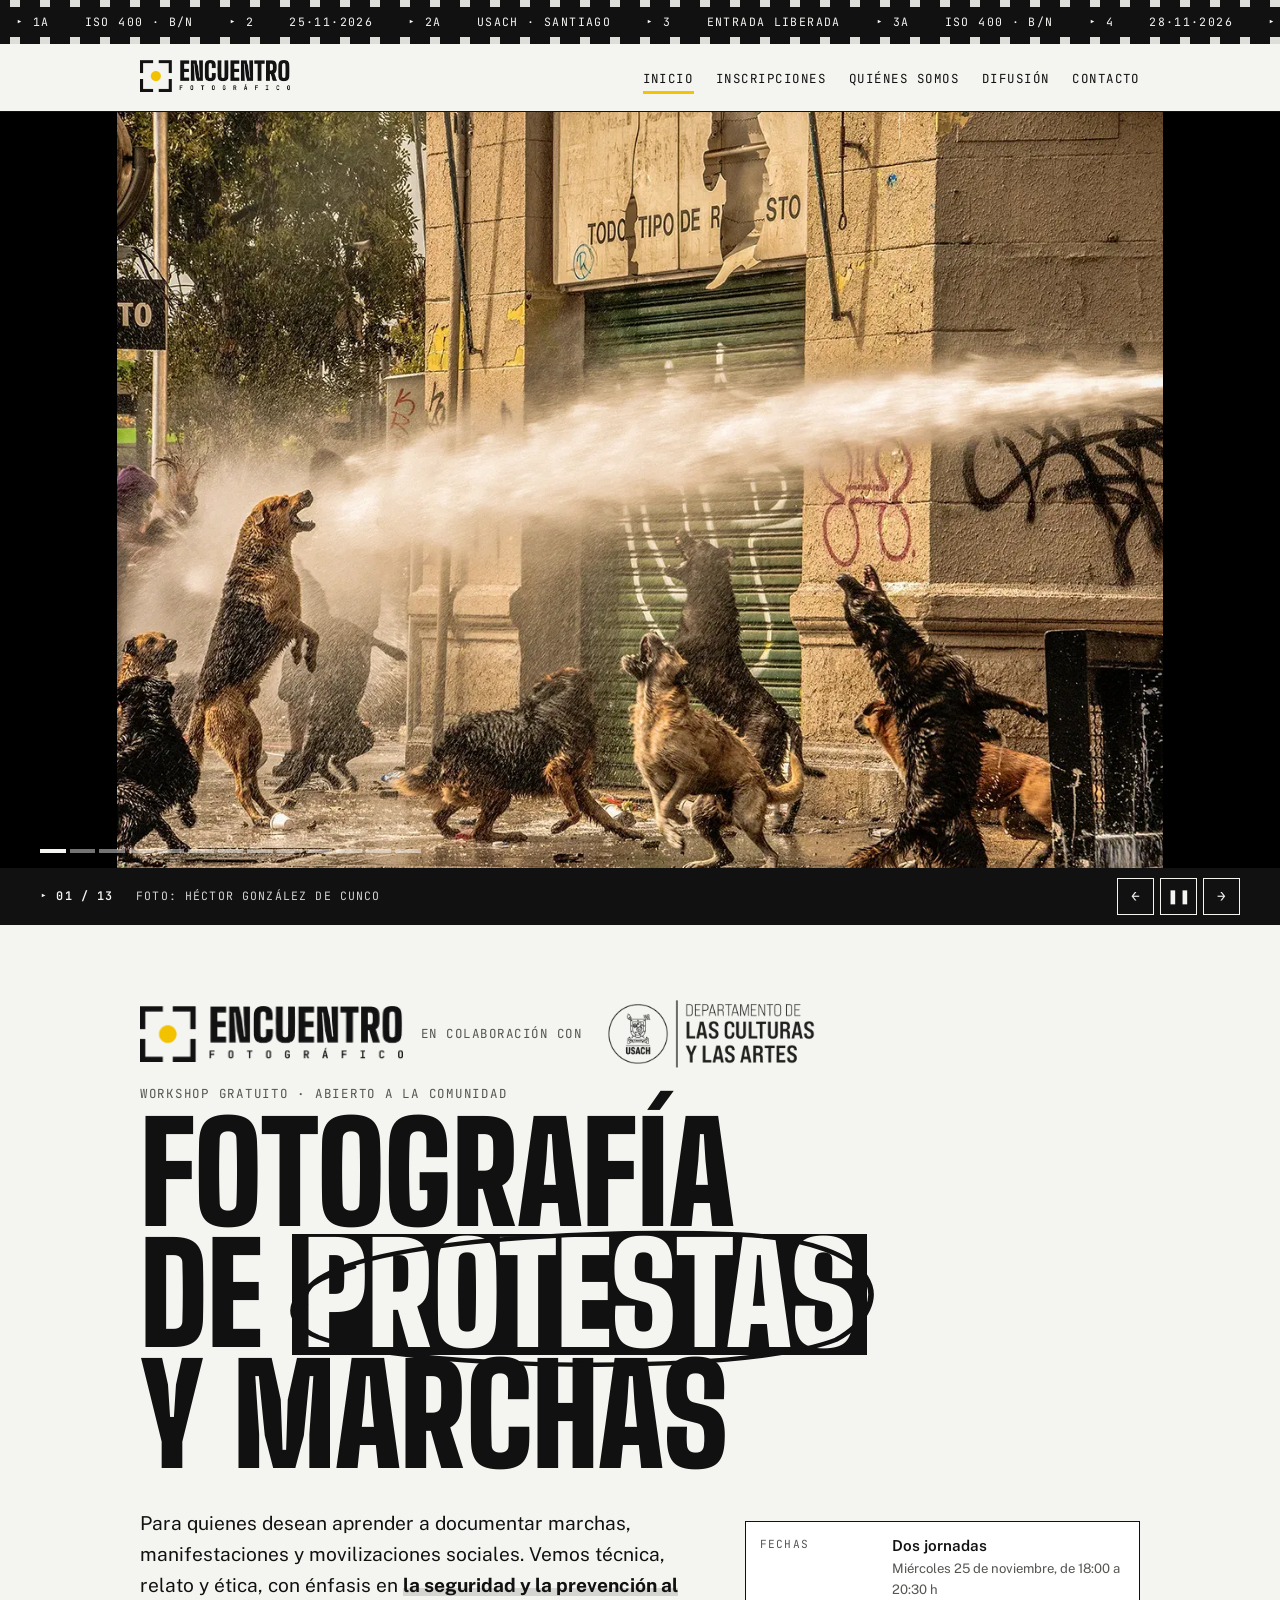
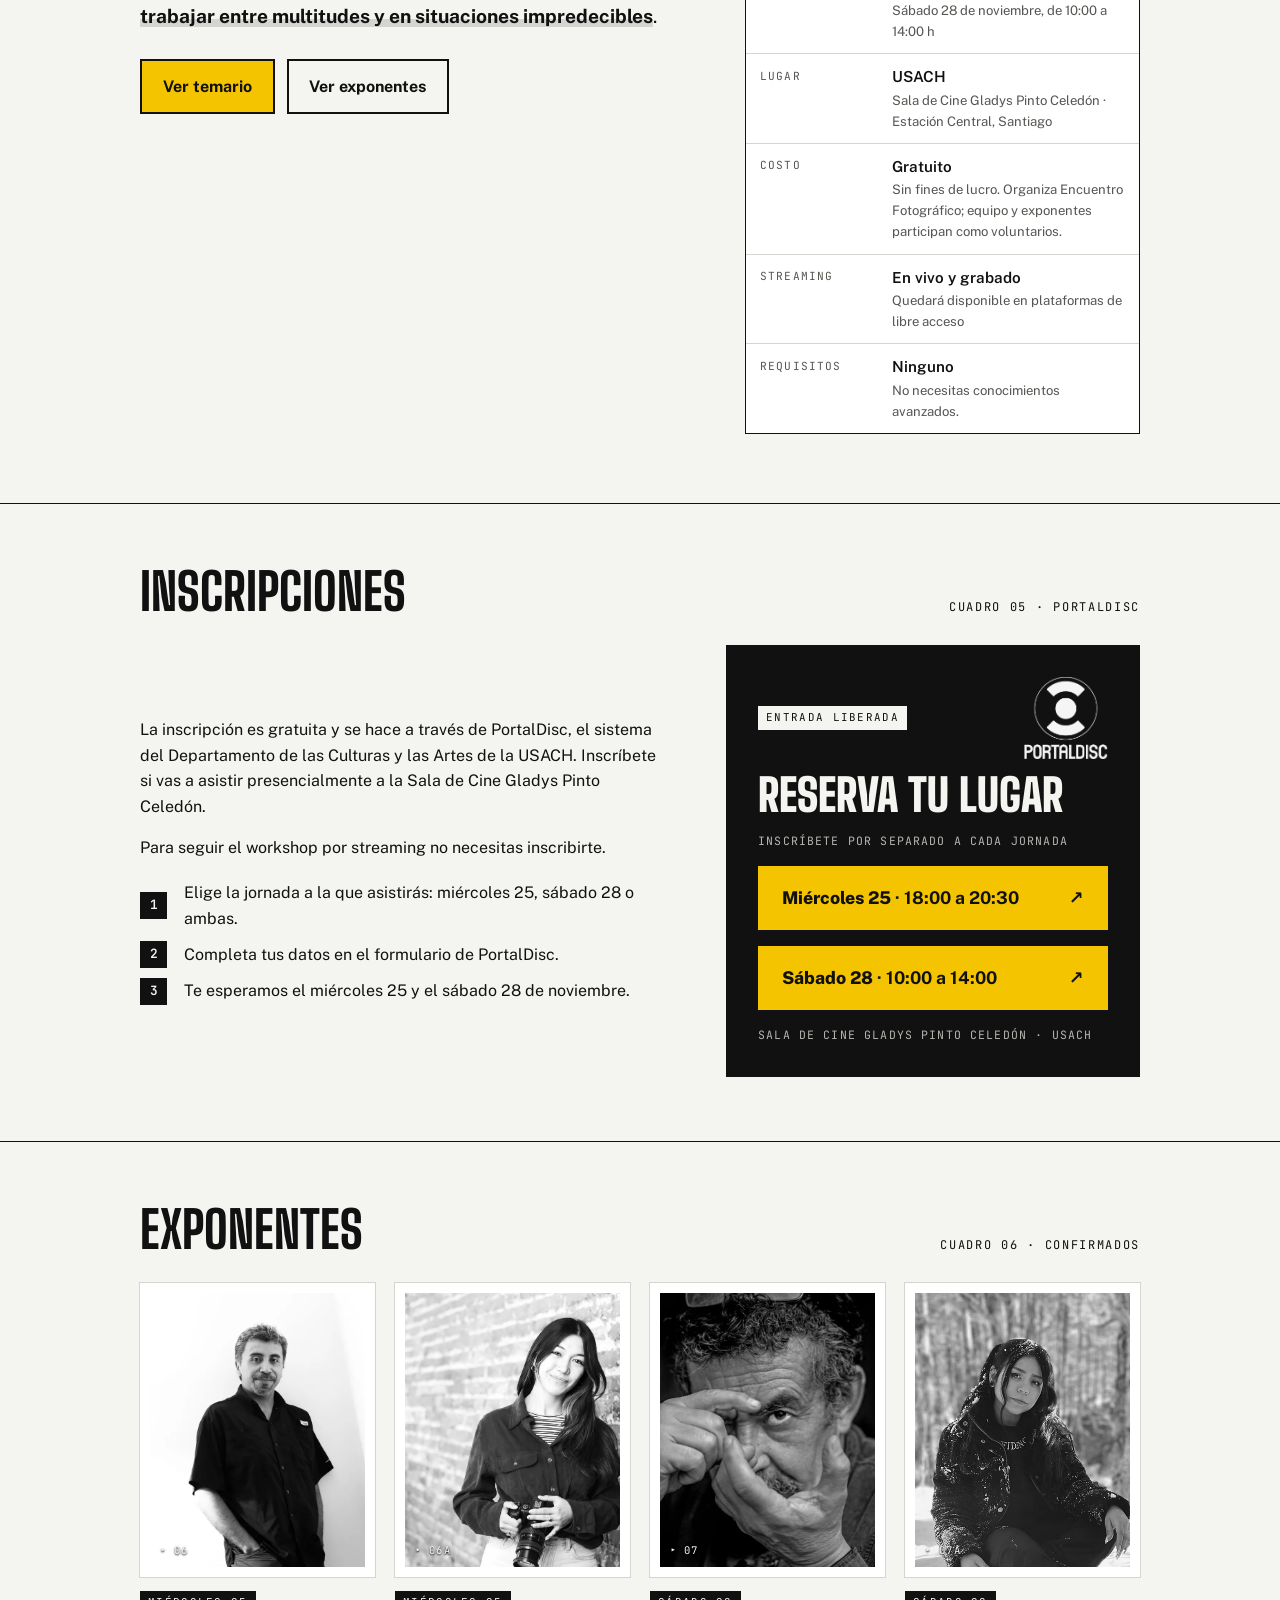
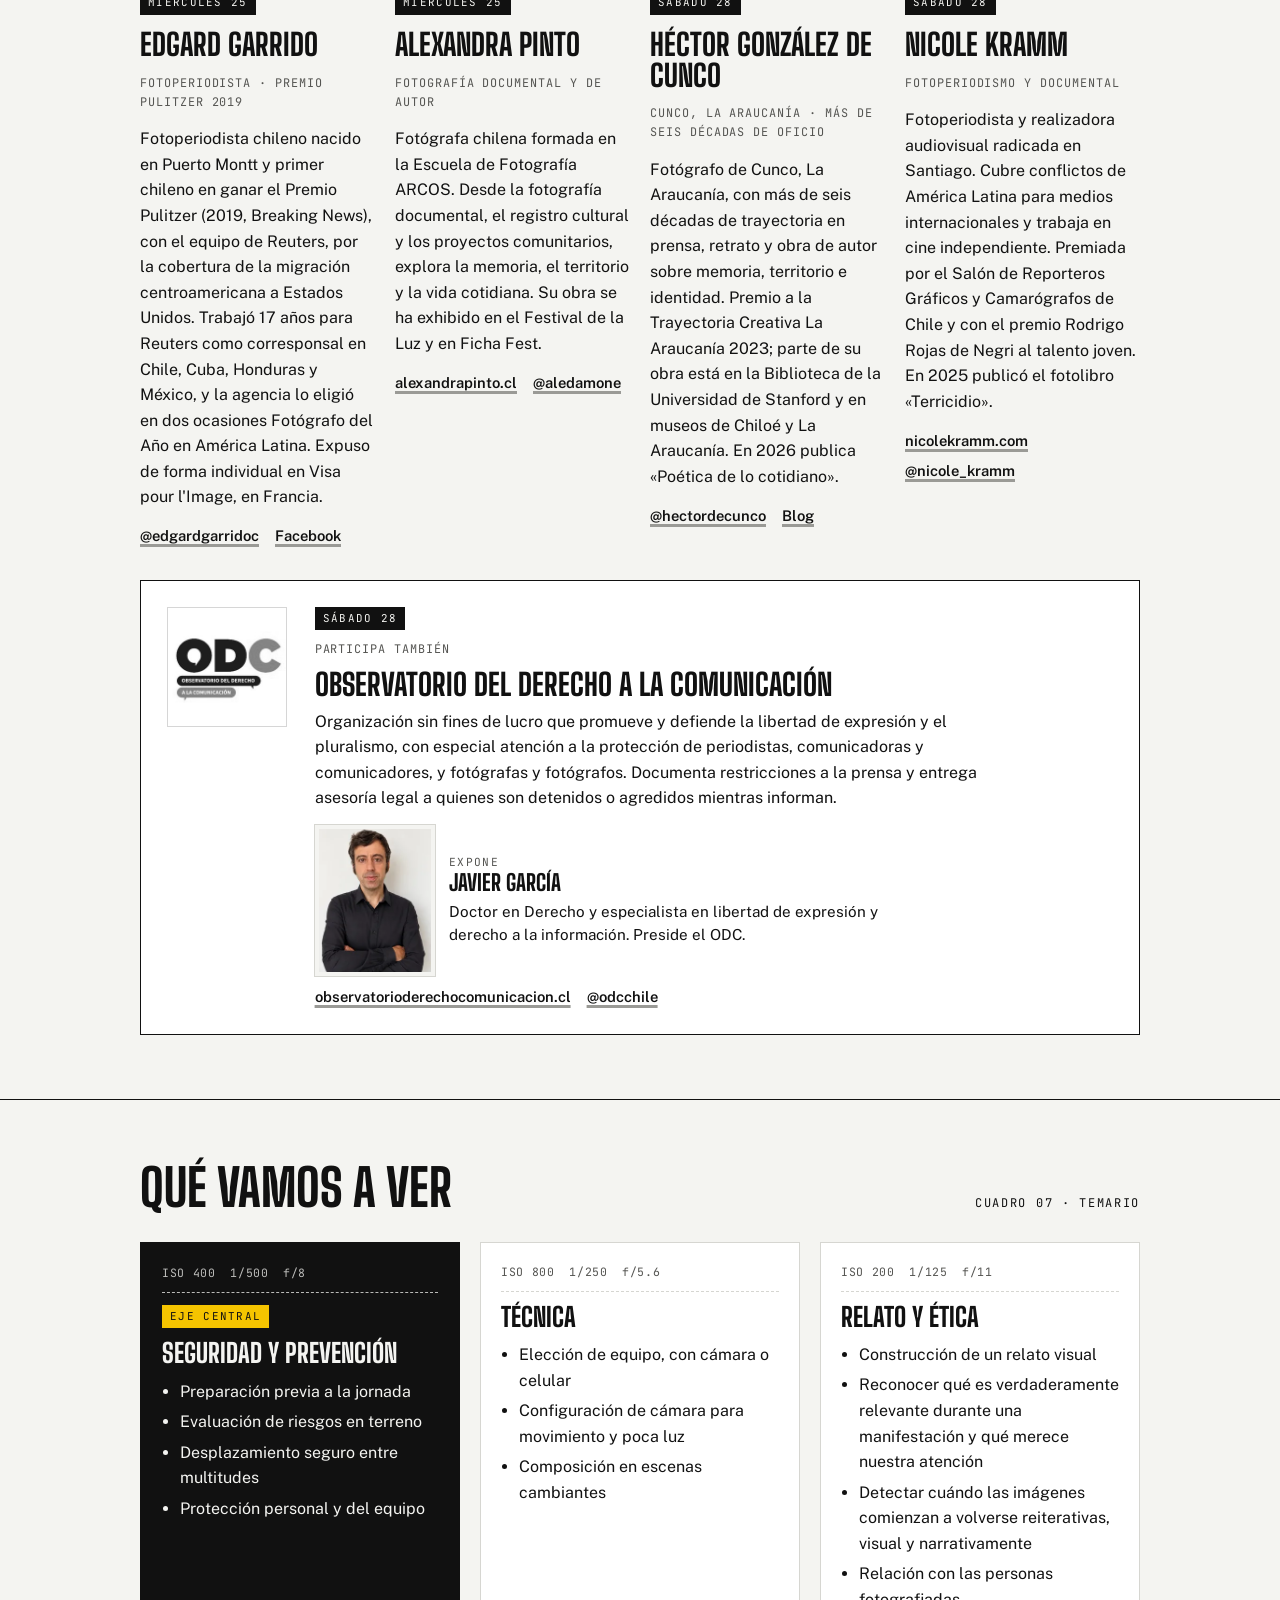
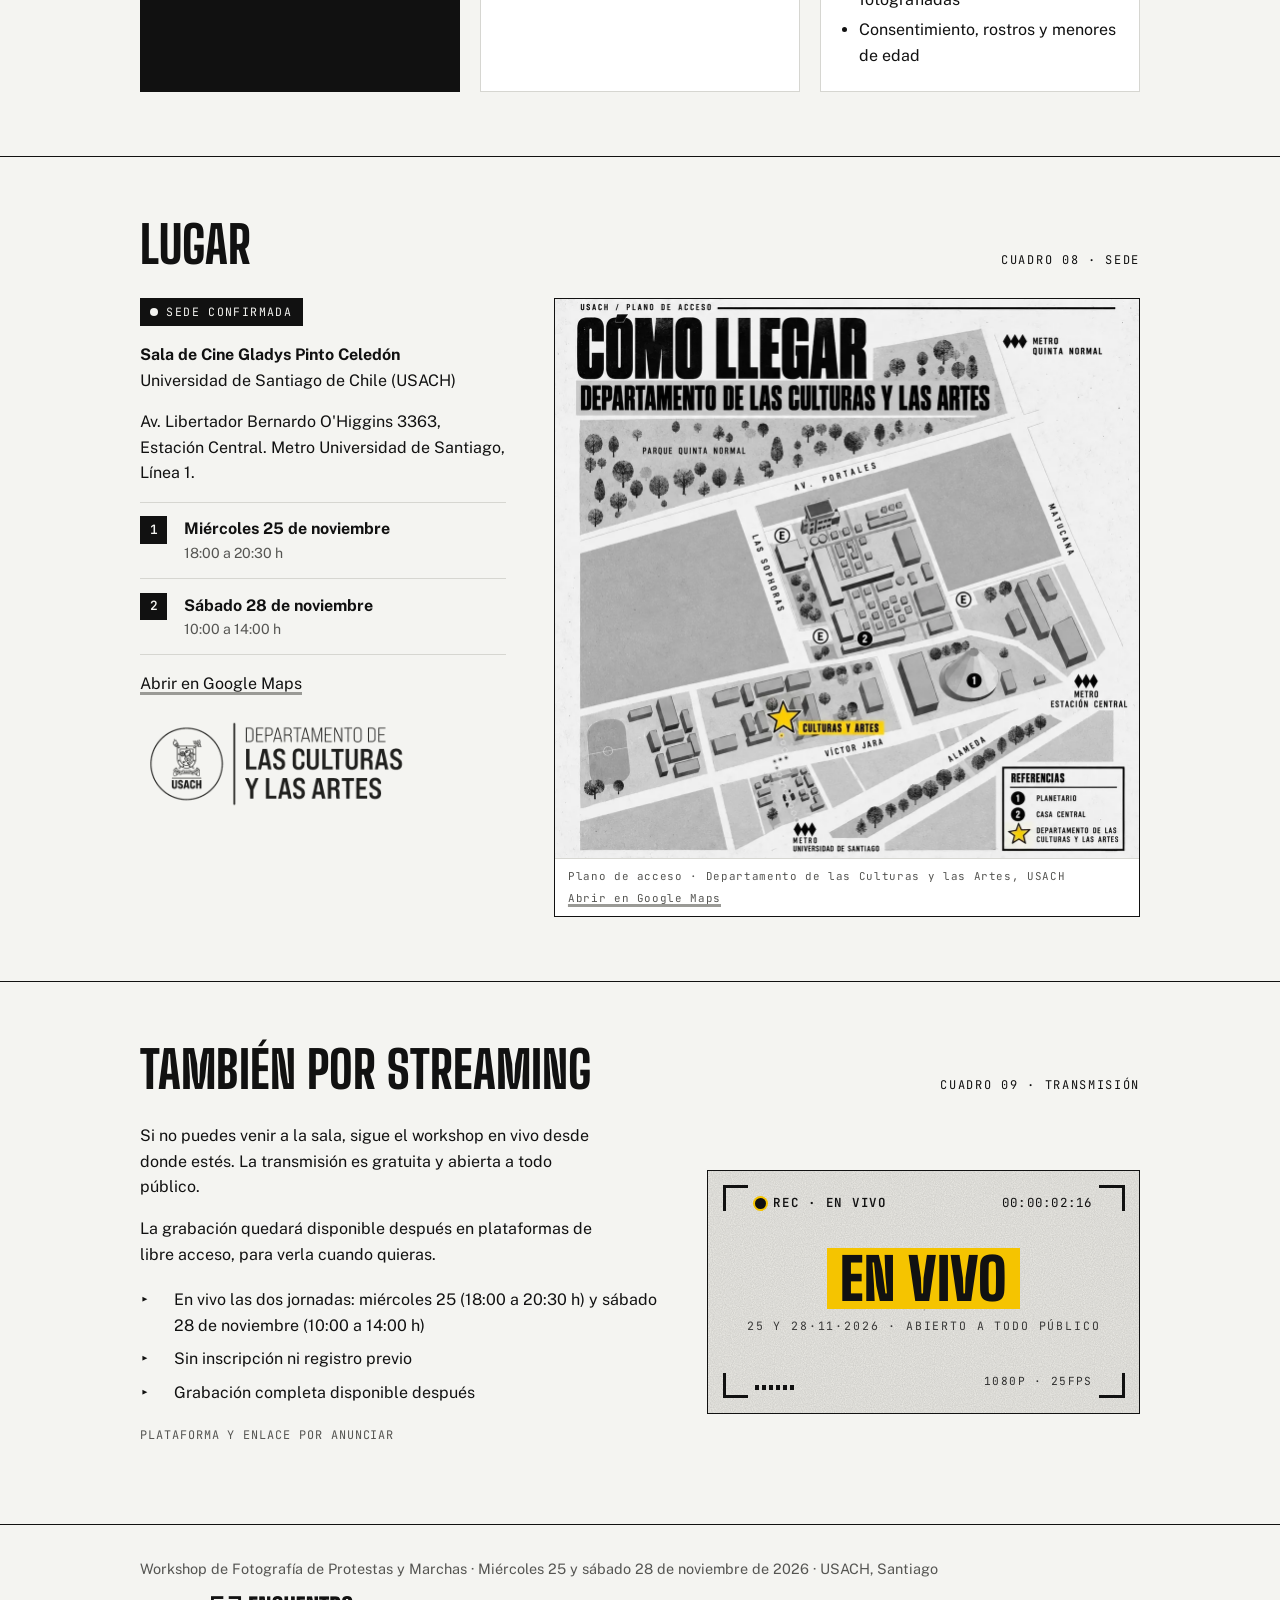
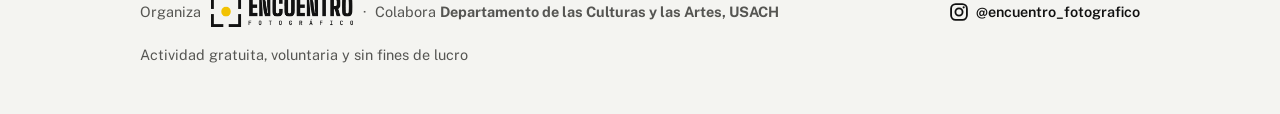
==== commit 1c0c0823: "Nuevo retrato de Alexandra Pinto Co-Authored-By: Claude Opus 5.5 <noreply@anthropic.com>" ====
--- a/index.html
+++ b/index.html
@@ -141,7 +141,7 @@
           <div class="links"><a href="https://www.instagram.com/edgardgarridoc/" target="_blank" rel="noopener">@edgardgarridoc</a><a href="https://www.facebook.com/EdgardGarridoC/" target="_blank" rel="noopener">Facebook</a></div>
         </article>
         <article class="speaker">
-          <div class="print"><img decoding="async" loading="lazy" src="img/alexandra-pinto.webp" alt="Retrato en blanco y negro de Alexandra Pinto mirando el visor de su cámara, de perfil, en un paisaje de pastizales." style="object-position:50% 40%"><span class="edge">▸ 06A</span></div>
+          <div class="print"><img decoding="async" loading="lazy" src="img/alexandra-pinto.webp" alt="Retrato en blanco y negro de Alexandra Pinto sonriendo junto a un muro de ladrillos, con su cámara en las manos." style="object-position:76% 30%"><span class="edge">▸ 06A</span></div>
           <span class="day">Miércoles 25</span>
           <h3>Alexandra Pinto</h3>
           <p class="role">Fotografía documental y de autor</p>
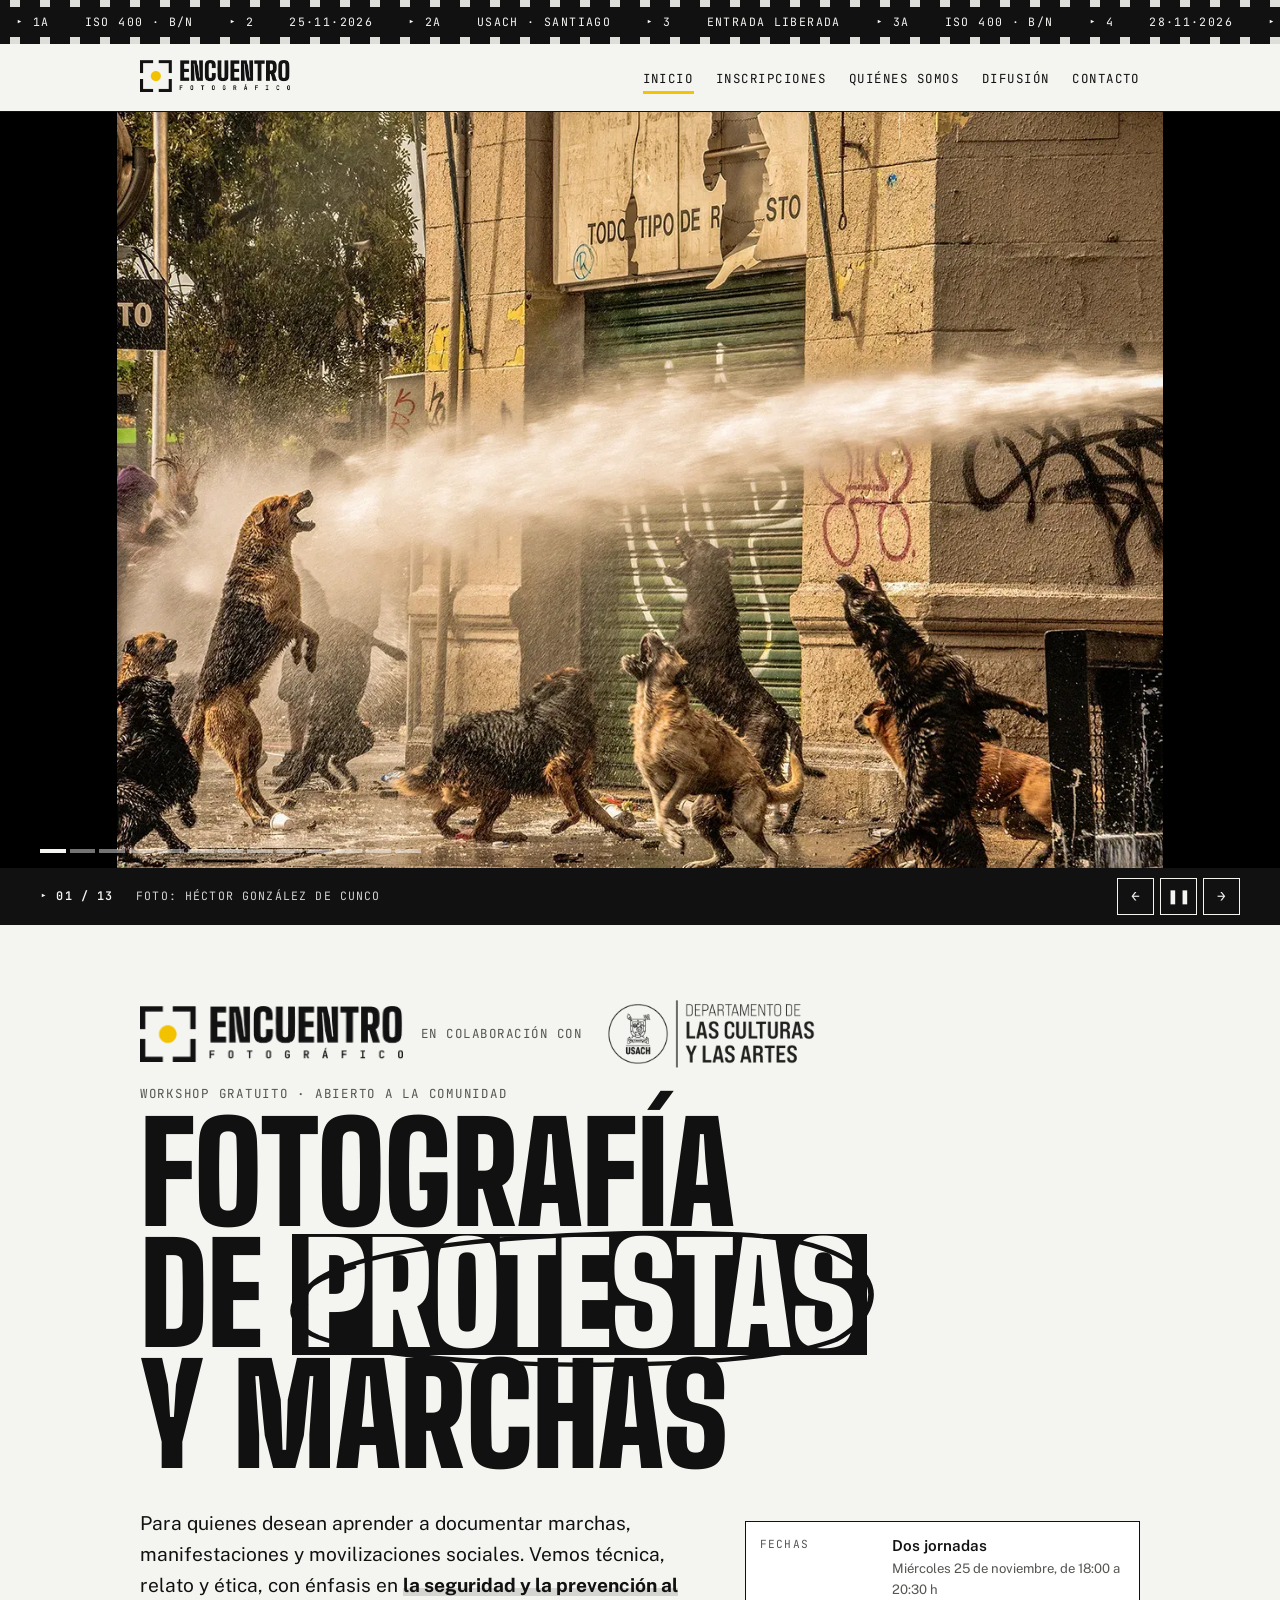
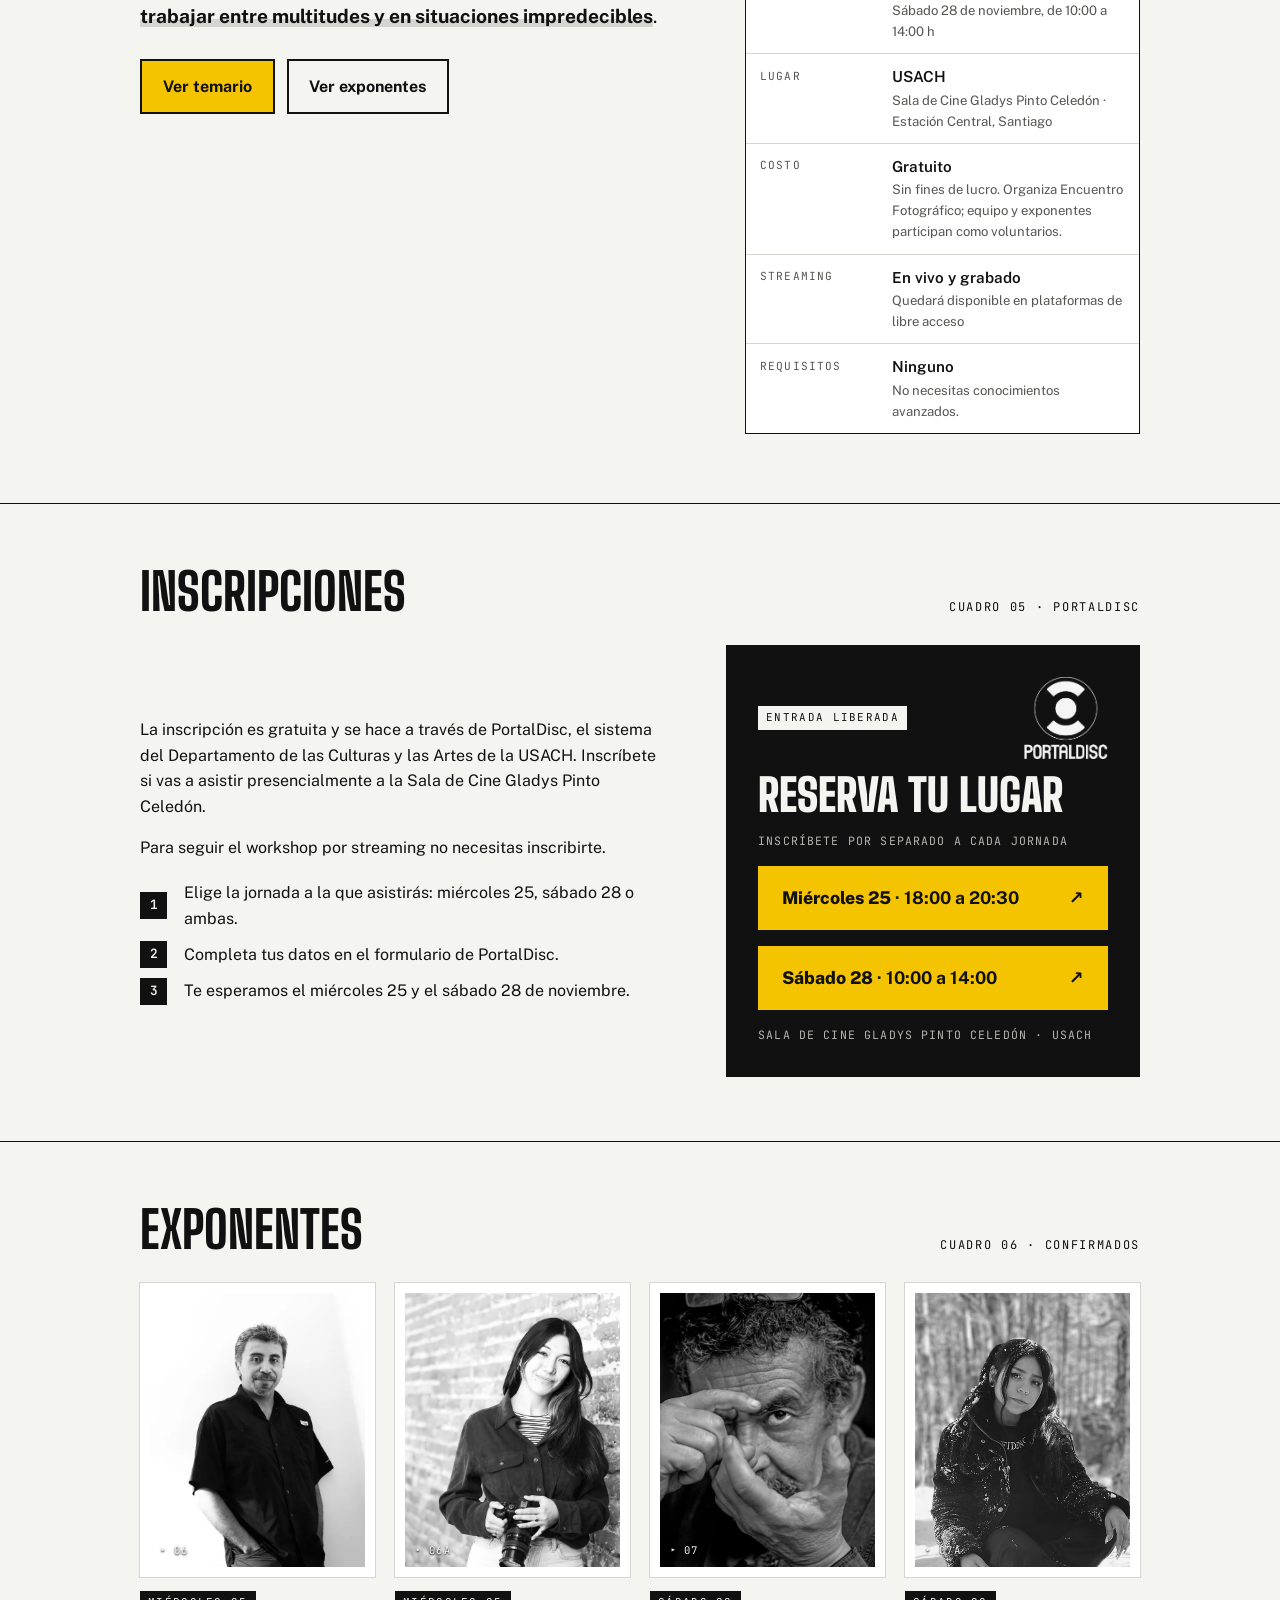
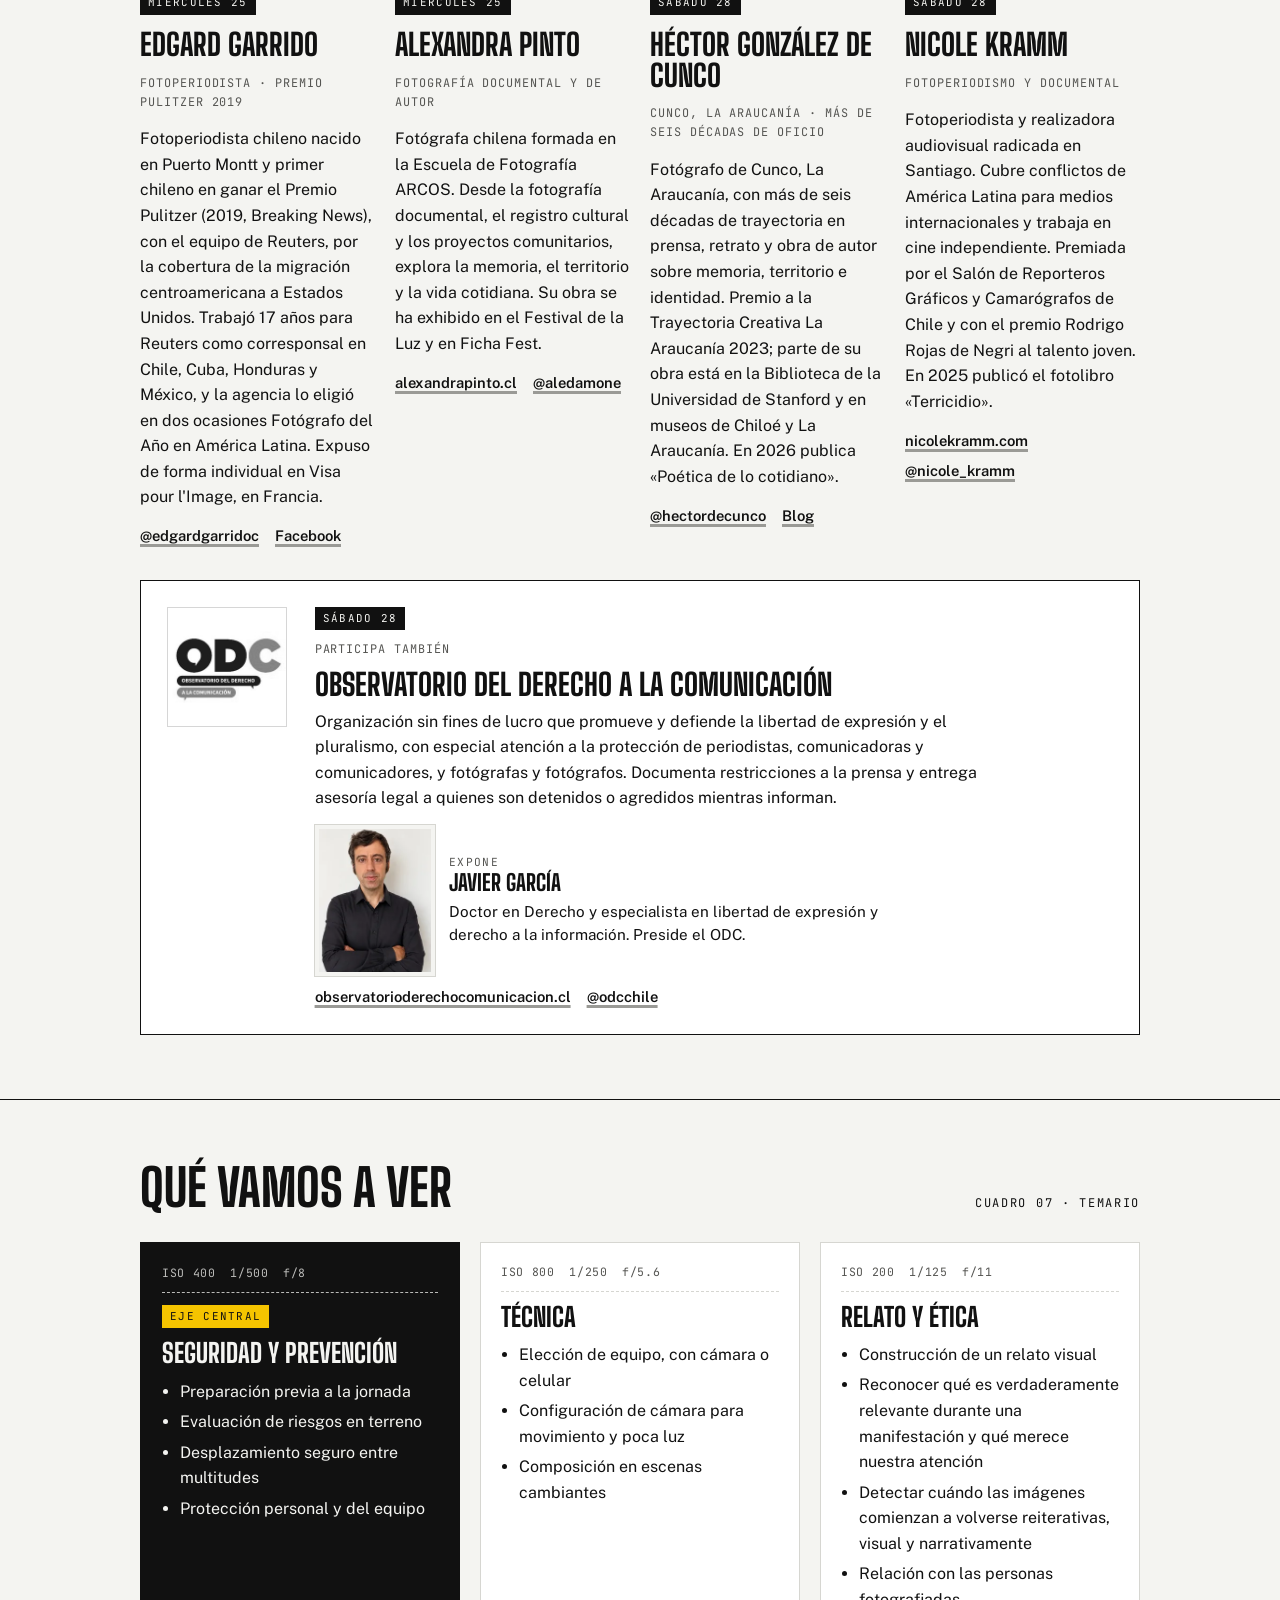
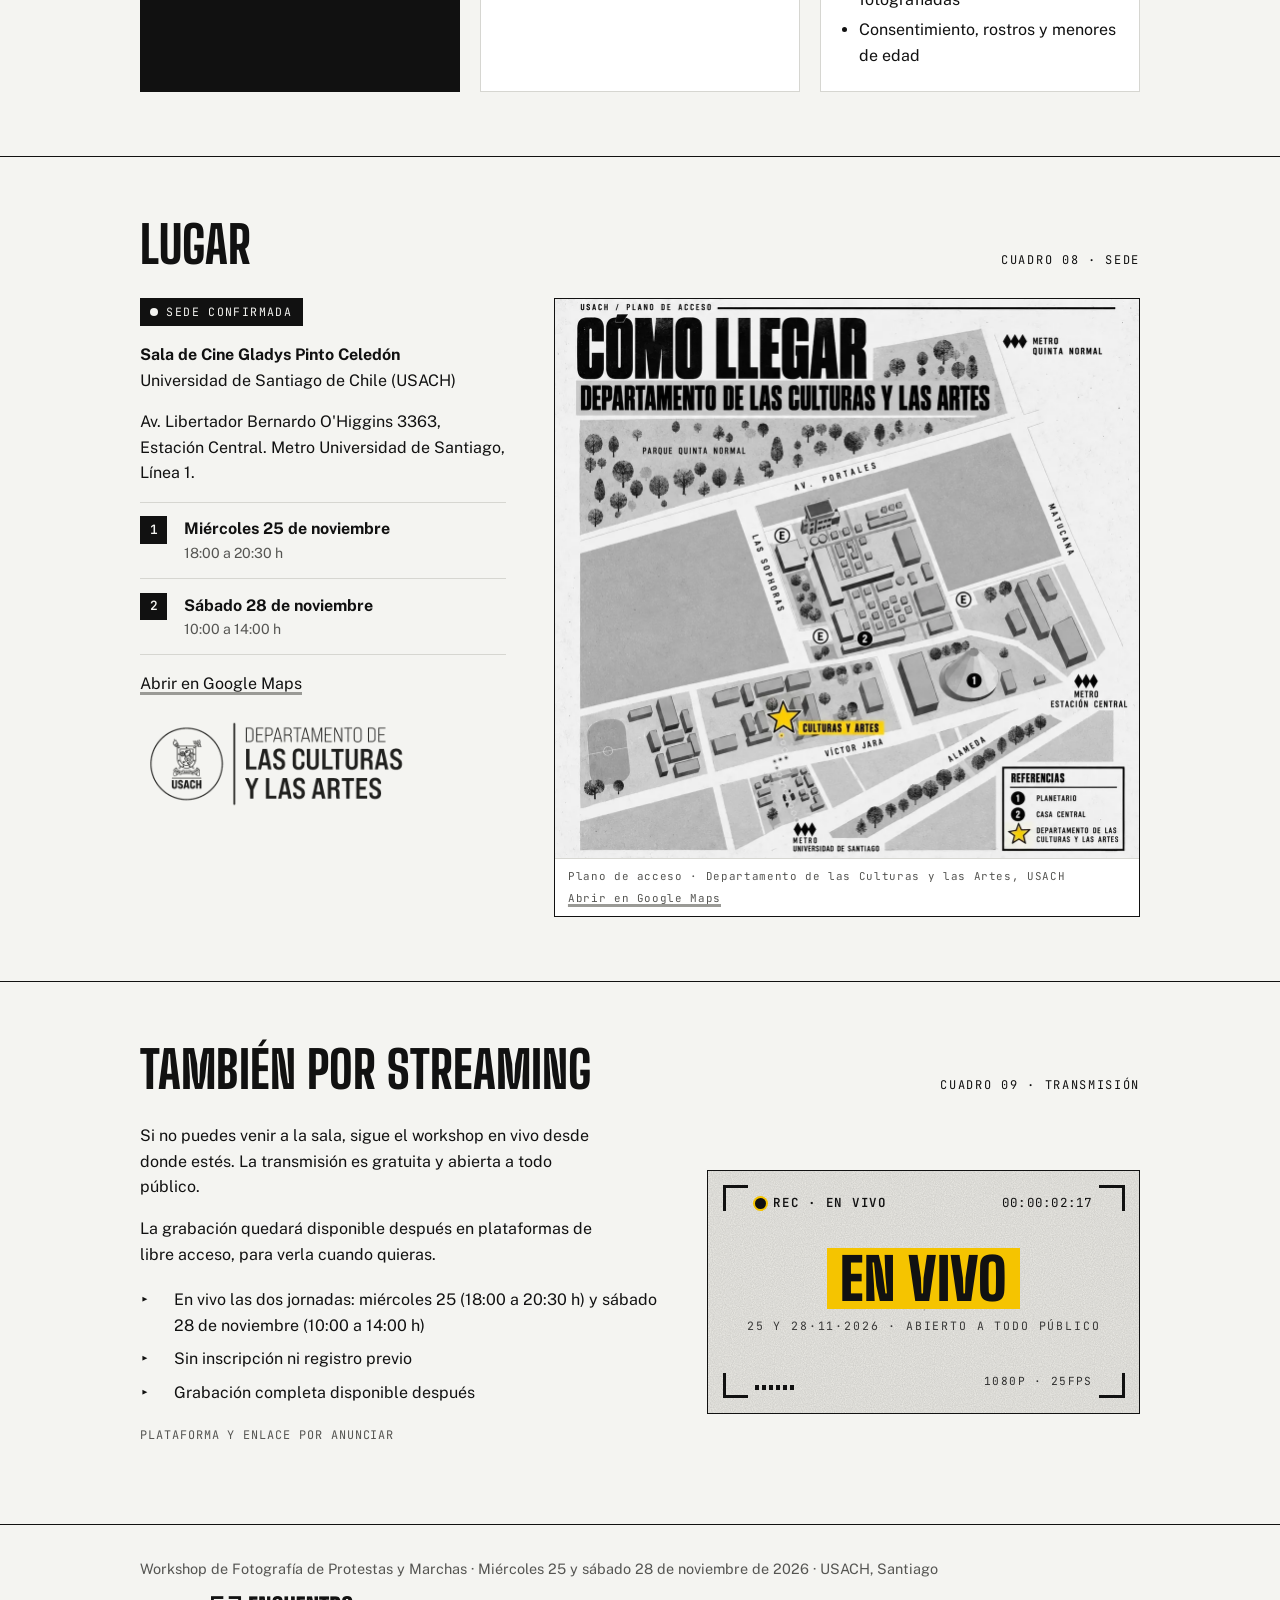
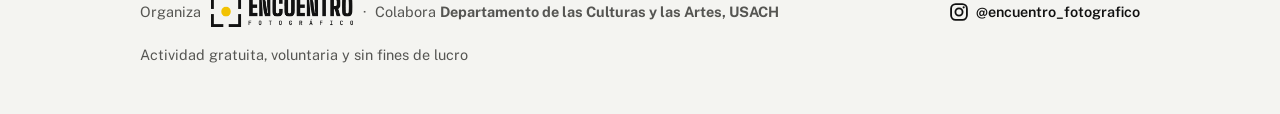
==== commit e936af6e: "Centra el retrato de Alexandra Pinto Co-Authored-By: Claude Opus 5.5 <noreply@anthropic.com>" ====
--- a/index.html
+++ b/index.html
@@ -141,7 +141,7 @@
           <div class="links"><a href="https://www.instagram.com/edgardgarridoc/" target="_blank" rel="noopener">@edgardgarridoc</a><a href="https://www.facebook.com/EdgardGarridoC/" target="_blank" rel="noopener">Facebook</a></div>
         </article>
         <article class="speaker">
-          <div class="print"><img decoding="async" loading="lazy" src="img/alexandra-pinto.webp" alt="Retrato en blanco y negro de Alexandra Pinto sonriendo junto a un muro de ladrillos, con su cámara en las manos." style="object-position:76% 30%"><span class="edge">▸ 06A</span></div>
+          <div class="print"><img decoding="async" loading="lazy" src="img/alexandra-pinto.webp" alt="Retrato en blanco y negro de Alexandra Pinto sonriendo junto a un muro de ladrillos, con su cámara en las manos." style="object-position:83% 30%"><span class="edge">▸ 06A</span></div>
           <span class="day">Miércoles 25</span>
           <h3>Alexandra Pinto</h3>
           <p class="role">Fotografía documental y de autor</p>
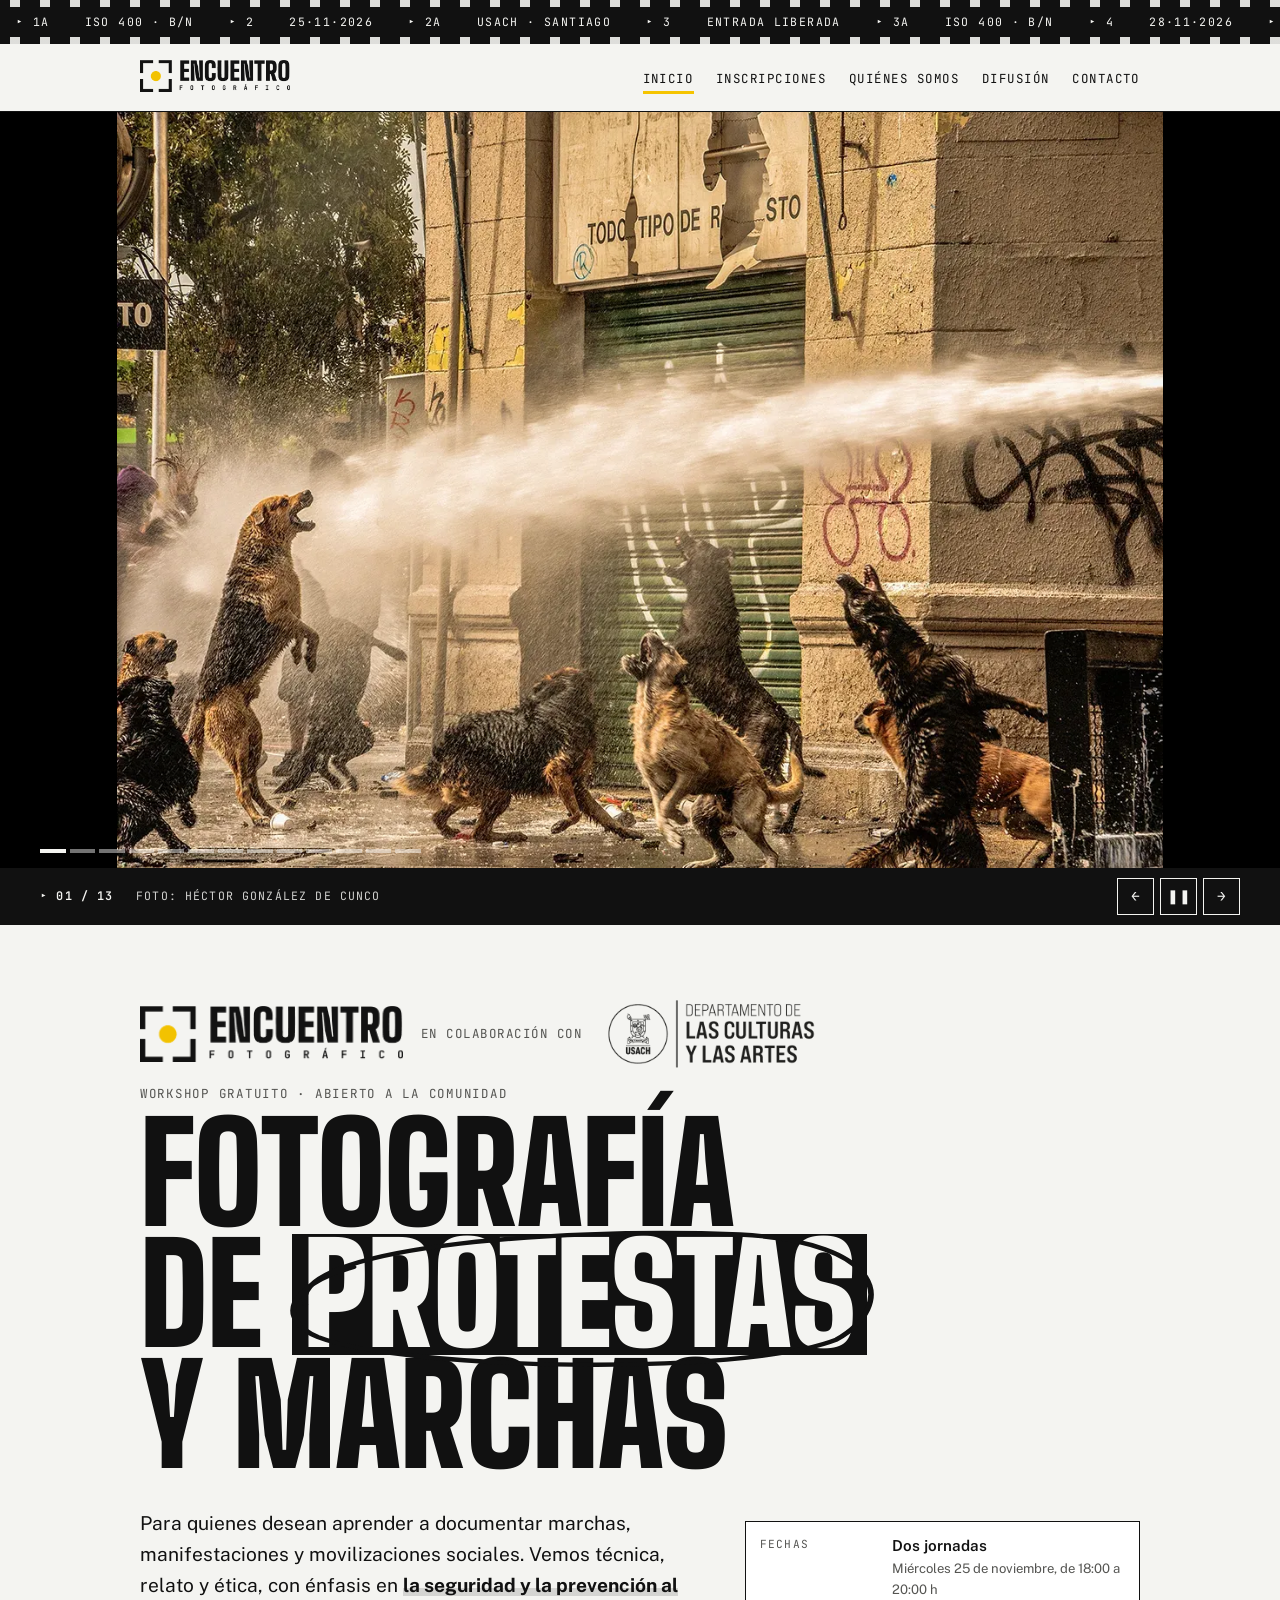
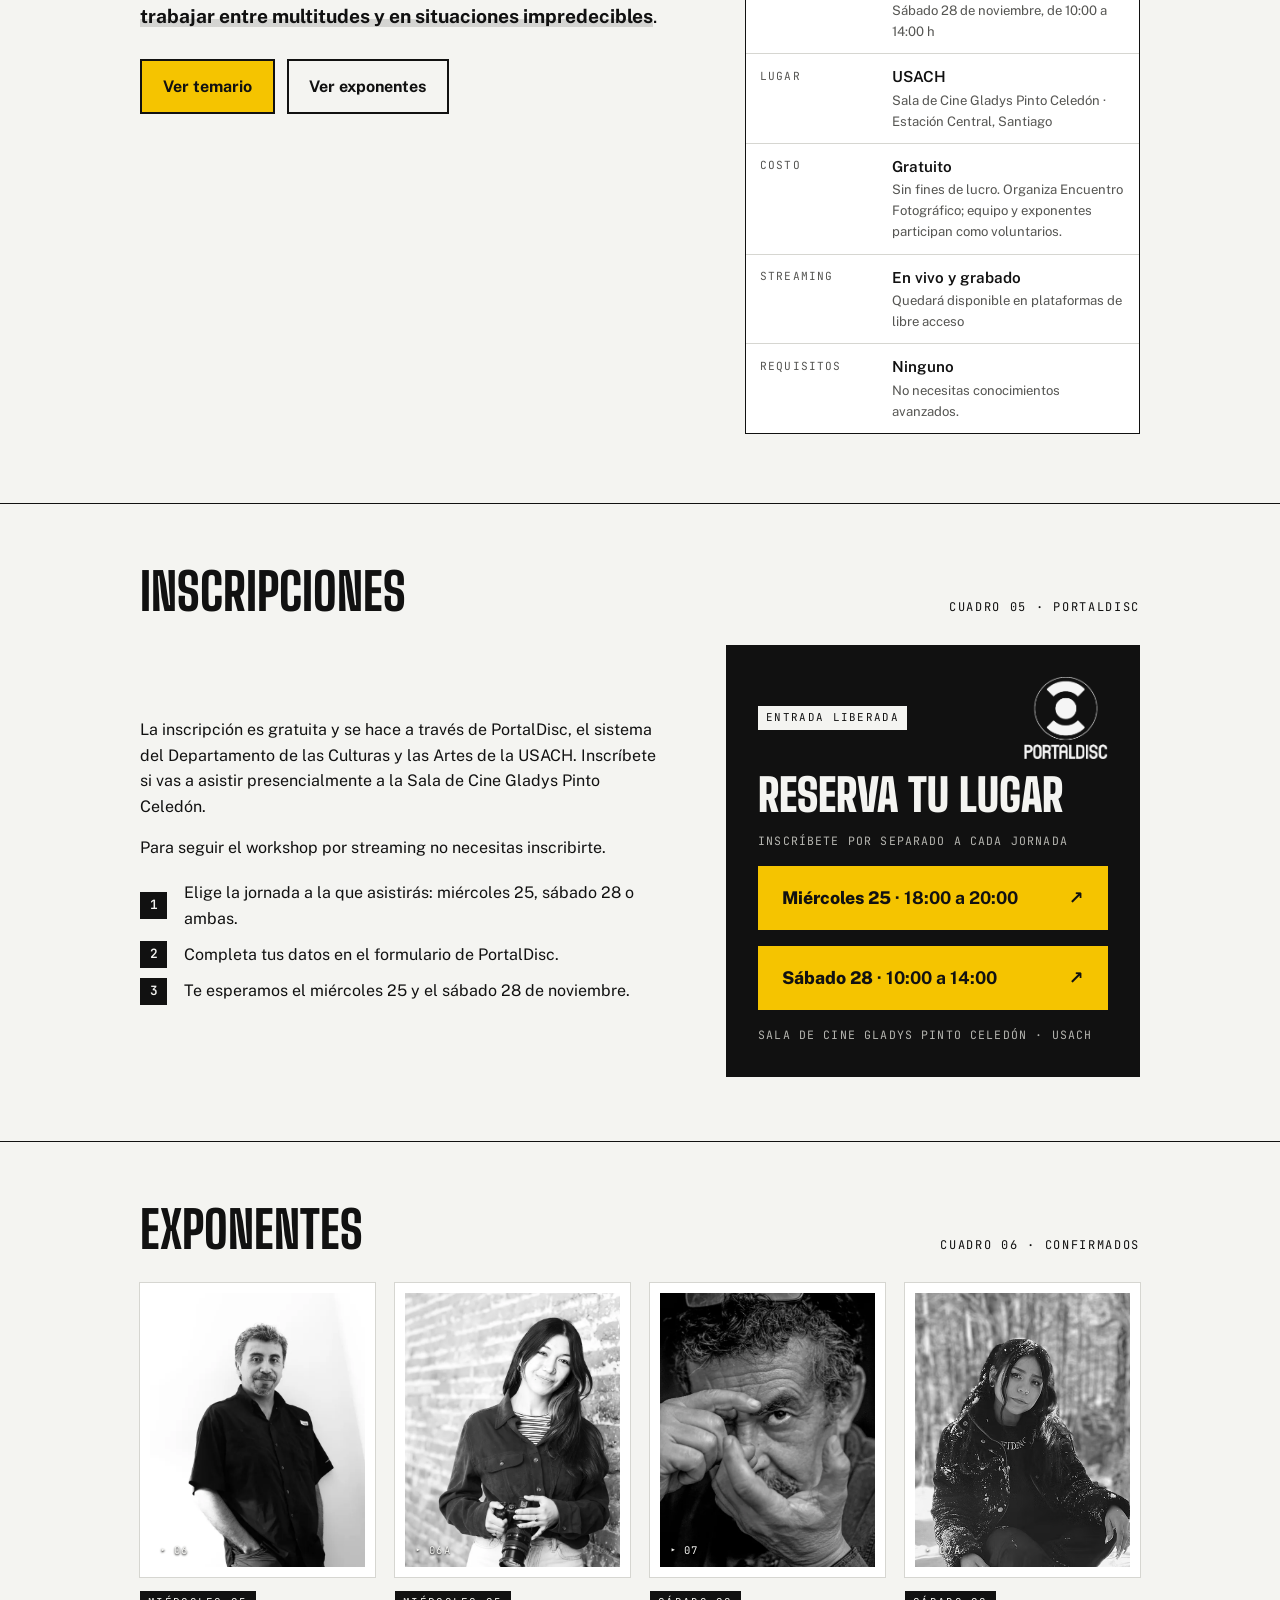
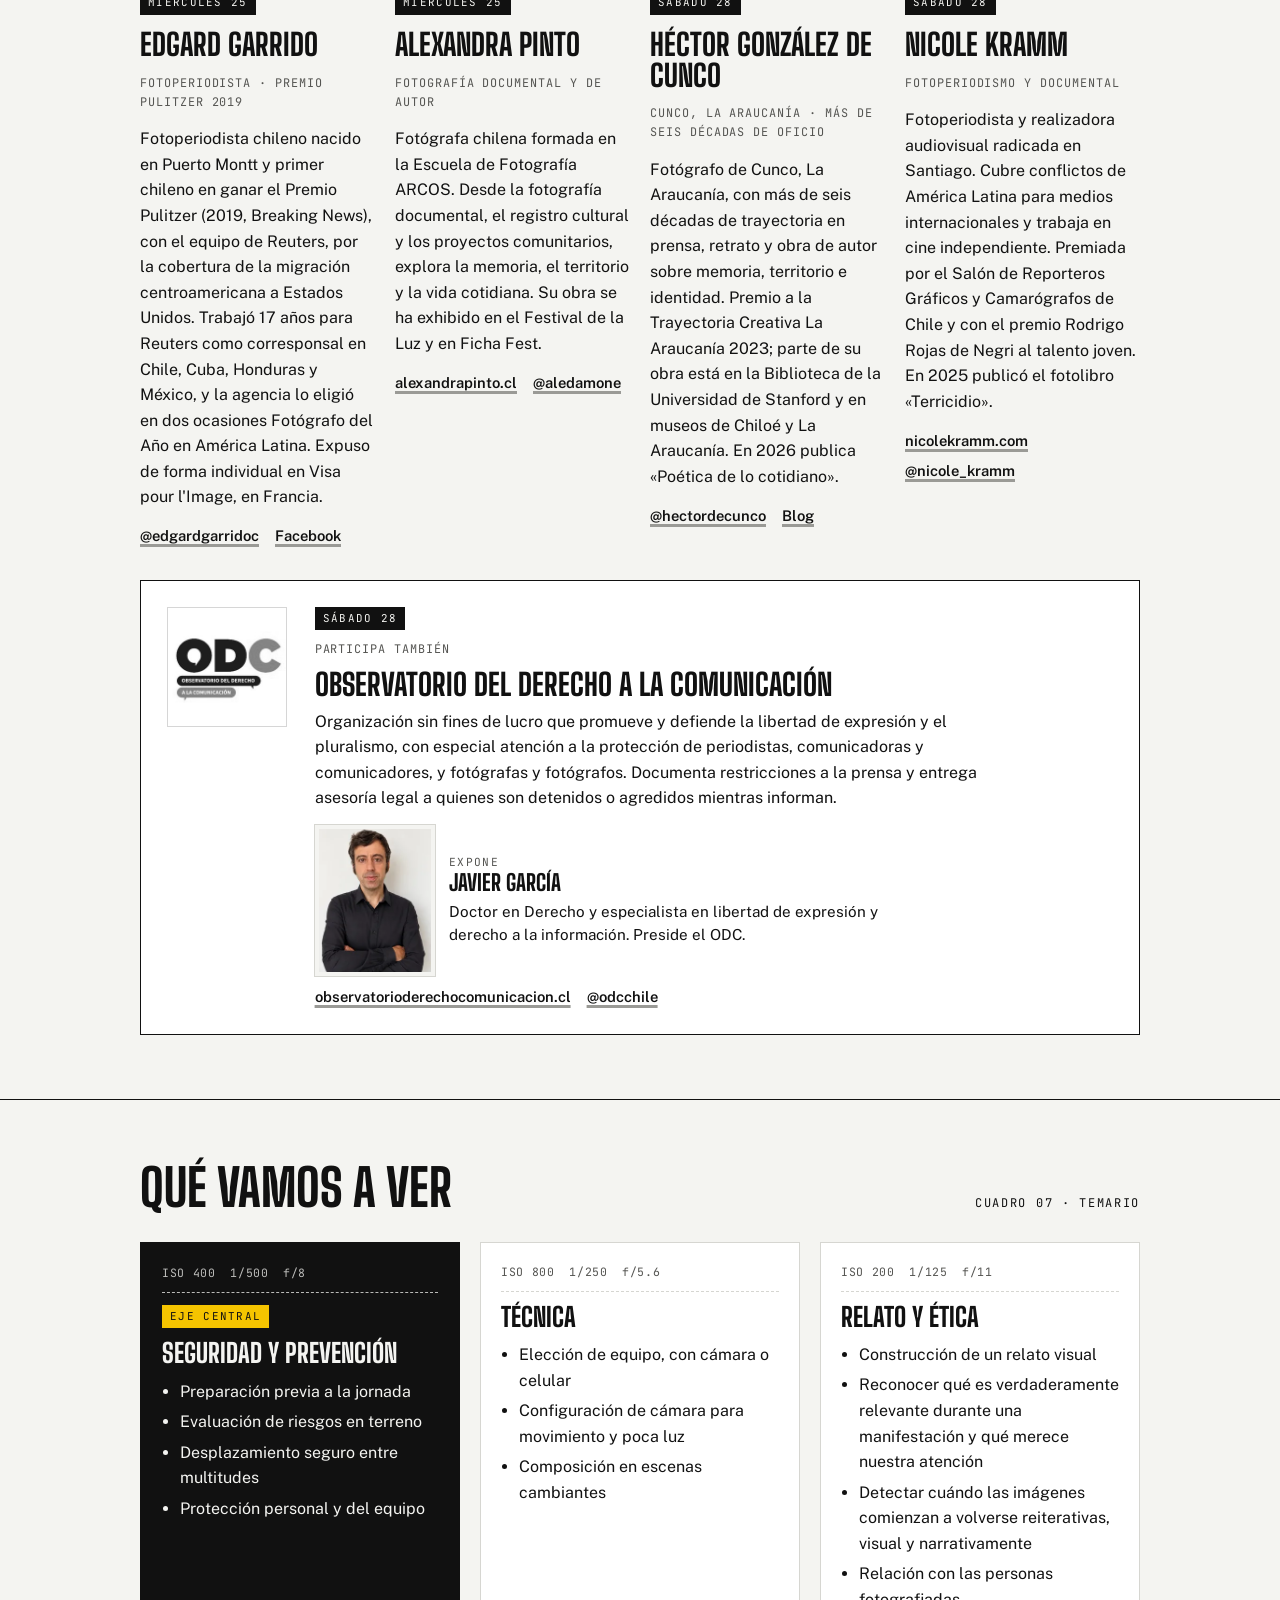
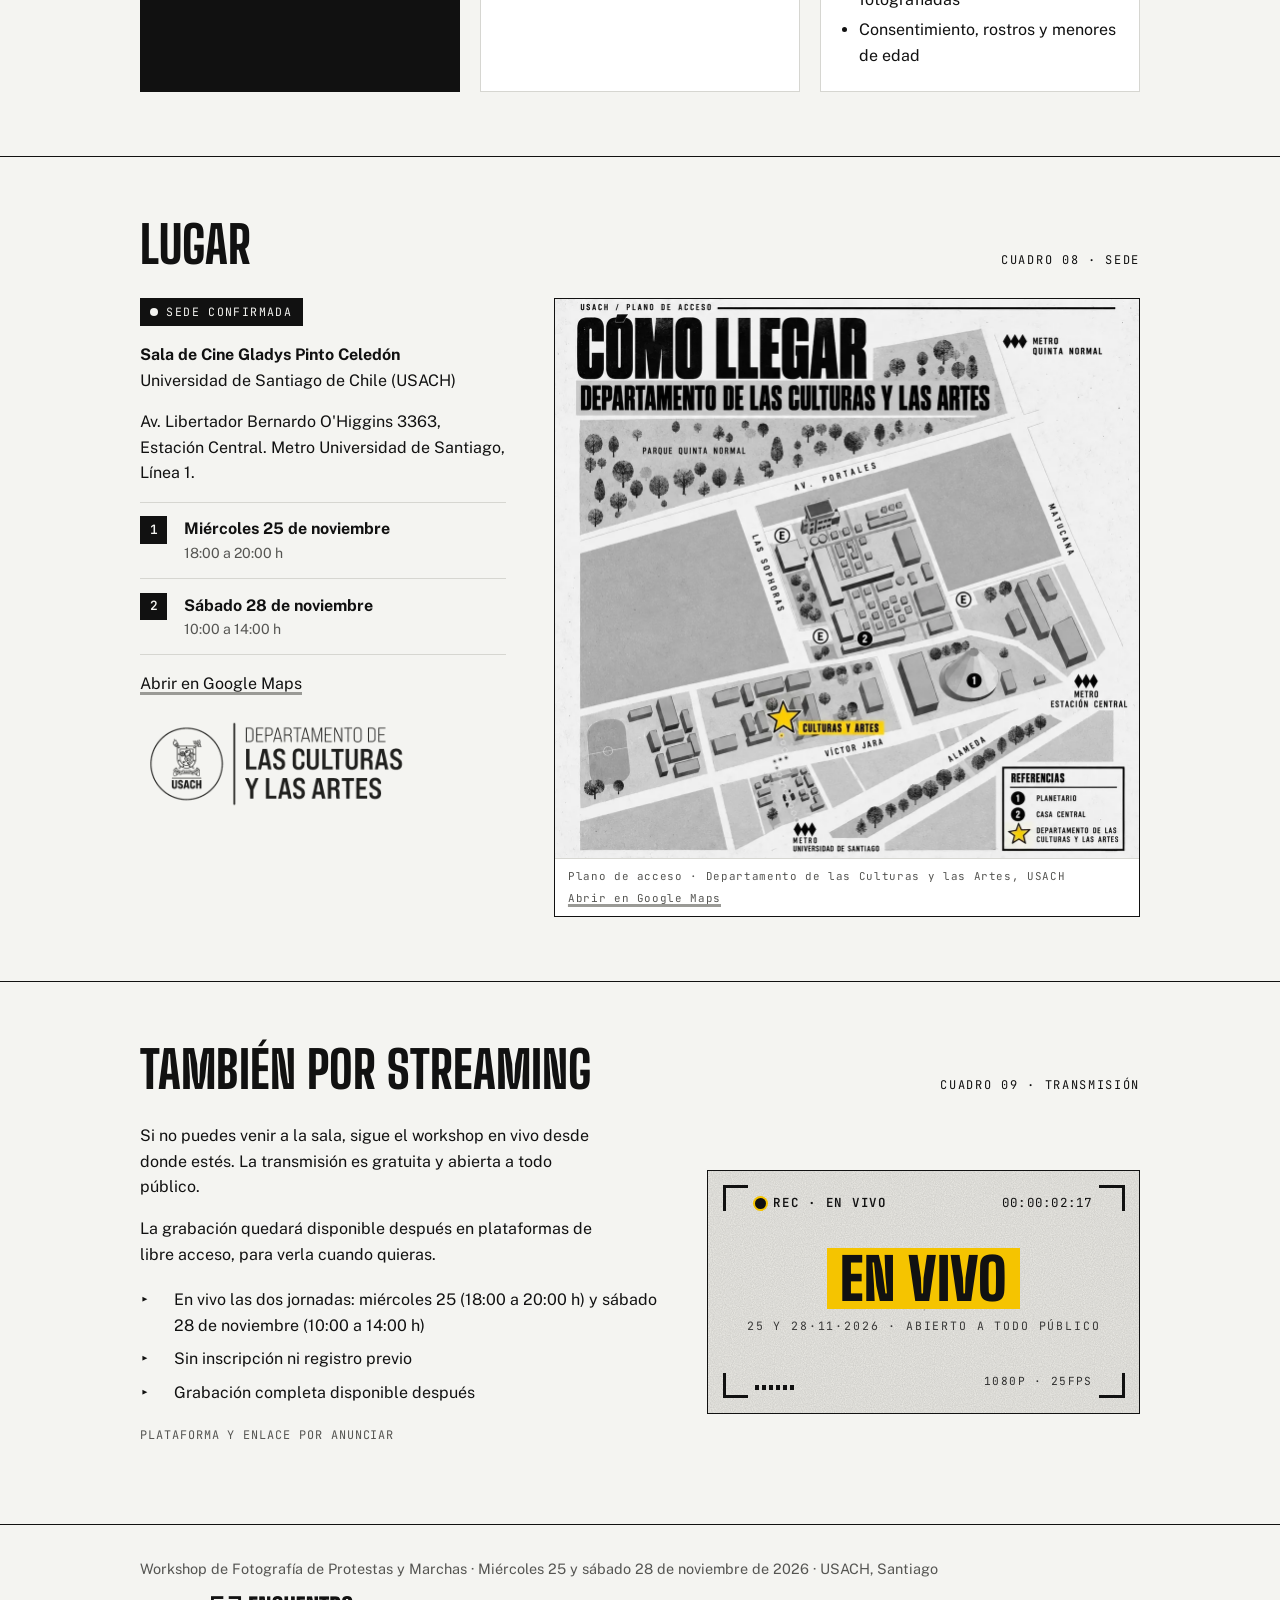
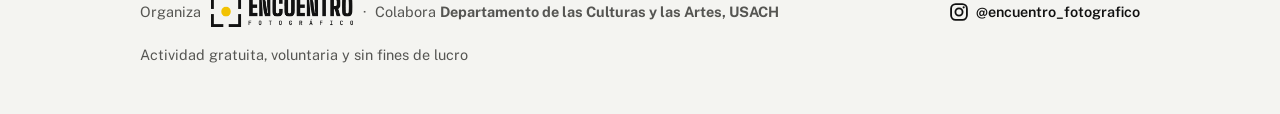
==== commit 6dc477f9: "Miércoles 25 termina a las 20:00 Co-Authored-By: Claude Opus 5.5 <noreply@anthropic.com>" ====
--- a/index.html
+++ b/index.html
@@ -93,7 +93,7 @@
       </div>
     </div>
     <dl class="facts">
-      <div><dt>Fechas</dt><dd>Dos jornadas<small>Miércoles 25 de noviembre, de 18:00 a 20:30 h<br>Sábado 28 de noviembre, de 10:00 a 14:00 h</small></dd></div>
+      <div><dt>Fechas</dt><dd>Dos jornadas<small>Miércoles 25 de noviembre, de 18:00 a 20:00 h<br>Sábado 28 de noviembre, de 10:00 a 14:00 h</small></dd></div>
       <div><dt>Lugar</dt><dd>USACH<small>Sala de Cine Gladys Pinto Celedón · Estación Central, Santiago</small></dd></div>
       <div><dt>Costo</dt><dd>Gratuito<small>Sin fines de lucro. Organiza Encuentro Fotográfico; equipo y exponentes participan como voluntarios.</small></dd></div>
       <div><dt>Streaming</dt><dd>En vivo y grabado<small>Quedará disponible en plataformas de libre acceso</small></dd></div>
@@ -120,7 +120,7 @@
           <div class="signup-top"><span class="tag">Entrada liberada</span><img class="pd-logo" src="img/portaldisc-logo-blanco.webp" width="378" height="369" alt="PortalDisc"></div>
           <strong>Reserva tu lugar</strong>
           <small>Inscríbete por separado a cada jornada</small>
-          <a class="btn" id="btn-portaldisc" href="https://www.portaldisc.com/evento/fotoprotestasymarchas" target="_blank" rel="noopener"><span><b>Miércoles 25</b> · 18:00 a 20:30</span><span aria-hidden="true">↗</span></a>
+          <a class="btn" id="btn-portaldisc" href="https://www.portaldisc.com/evento/fotoprotestasymarchas" target="_blank" rel="noopener"><span><b>Miércoles 25</b> · 18:00 a 20:00</span><span aria-hidden="true">↗</span></a>
           <a class="btn" id="btn-portaldisc-28" href="https://www.portaldisc.com/evento/fotoprotestasymarchass" target="_blank" rel="noopener"><span><b>Sábado 28</b> · 10:00 a 14:00</span><span aria-hidden="true">↗</span></a>
           <small>Sala de Cine Gladys Pinto Celedón · USACH</small>
         </div>
@@ -228,7 +228,7 @@
           <p><strong>Sala de Cine Gladys Pinto Celedón</strong><br>Universidad de Santiago de Chile (USACH)</p>
           <p>Av. Libertador Bernardo O'Higgins 3363, Estación Central. Metro Universidad de Santiago, Línea 1.</p>
           <ol class="candidates">
-            <li><span class="n">1</span><div><strong>Miércoles 25 de noviembre</strong><span>18:00 a 20:30 h</span></div></li>
+            <li><span class="n">1</span><div><strong>Miércoles 25 de noviembre</strong><span>18:00 a 20:00 h</span></div></li>
             <li><span class="n">2</span><div><strong>Sábado 28 de noviembre</strong><span>10:00 a 14:00 h</span></div></li>
           </ol>
           <p style="margin-top:1rem"><a href="https://www.google.com/maps/search/?api=1&amp;query=Universidad+de+Santiago+de+Chile+Alameda+3363" target="_blank" rel="noopener">Abrir en Google Maps</a></p>
@@ -250,7 +250,7 @@
           <p>Si no puedes venir a la sala, sigue el workshop en vivo desde donde estés. La transmisión es gratuita y abierta a todo público.</p>
           <p>La grabación quedará disponible después en plataformas de libre acceso, para verla cuando quieras.</p>
           <ul class="stream-facts">
-            <li>En vivo las dos jornadas: miércoles 25 (18:00 a 20:30 h) y sábado 28 de noviembre (10:00 a 14:00 h)</li>
+            <li>En vivo las dos jornadas: miércoles 25 (18:00 a 20:00 h) y sábado 28 de noviembre (10:00 a 14:00 h)</li>
             <li>Sin inscripción ni registro previo</li>
             <li>Grabación completa disponible después</li>
           </ul>
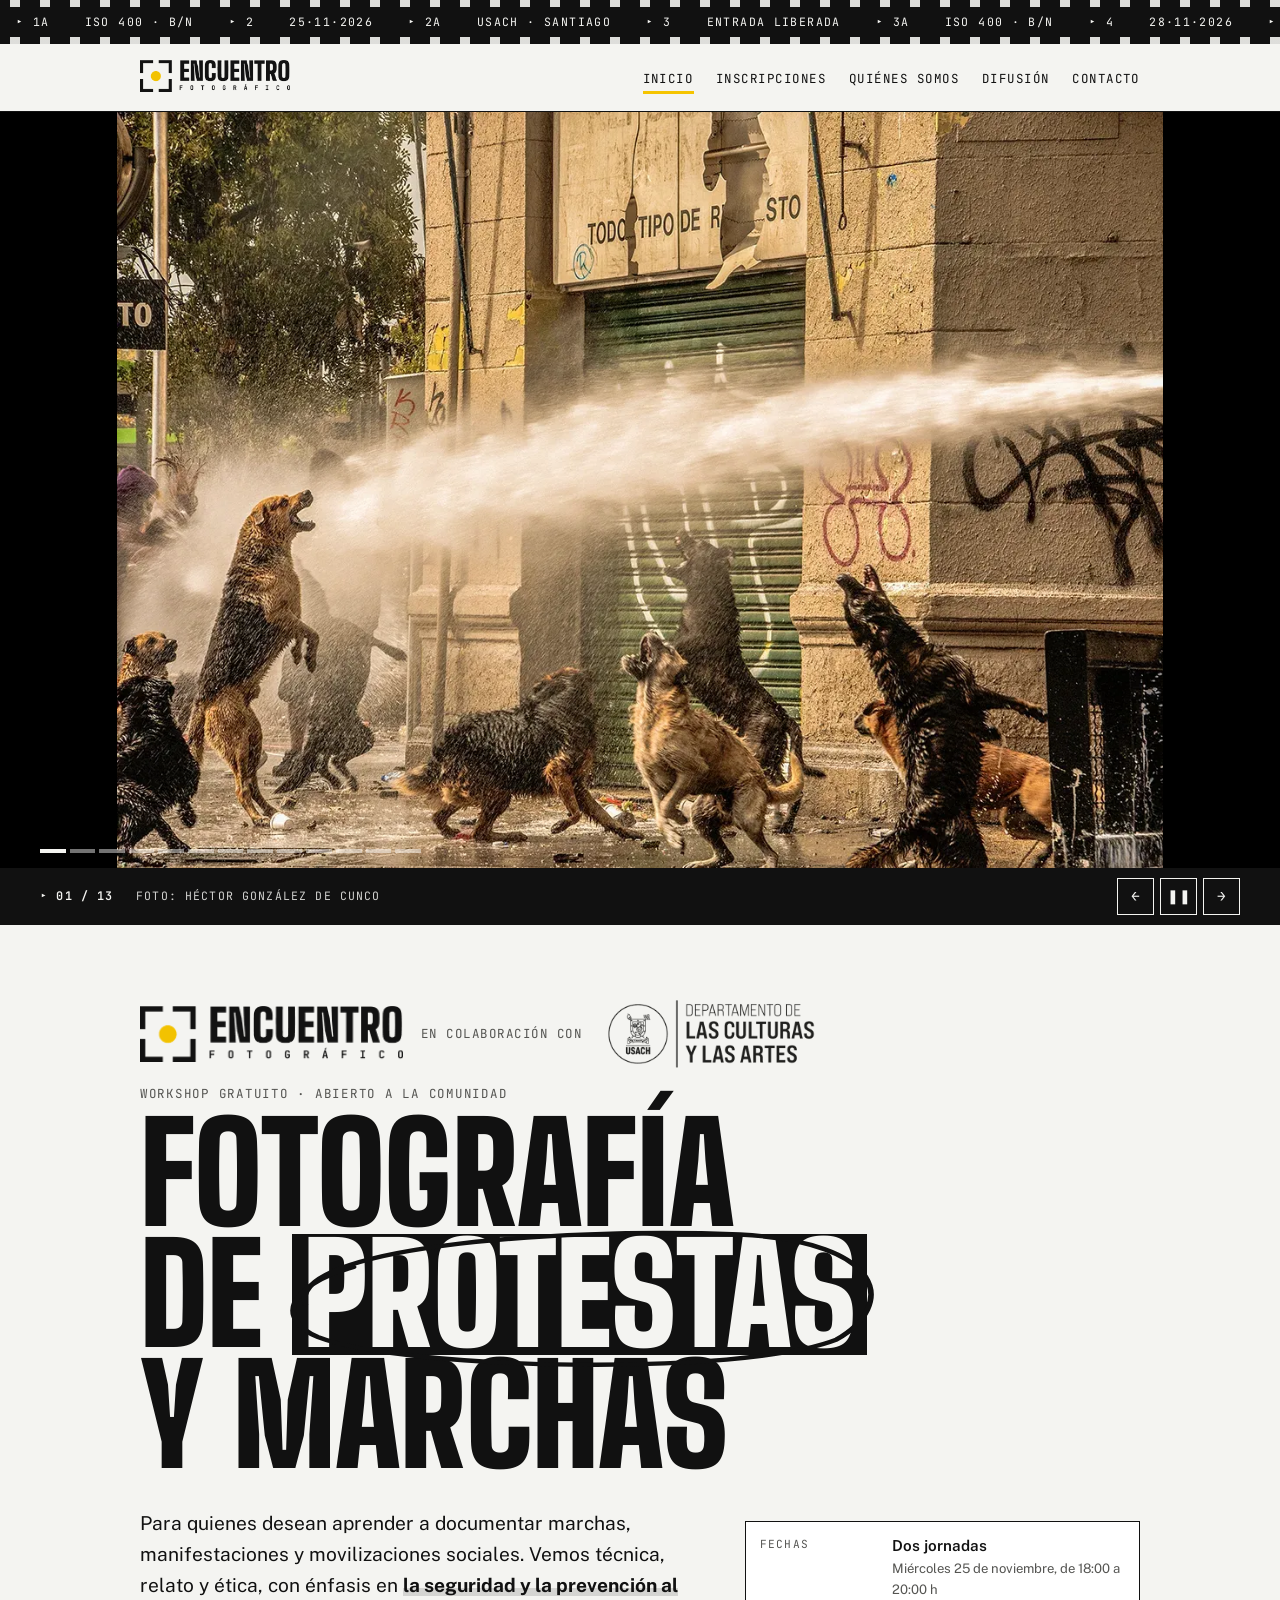
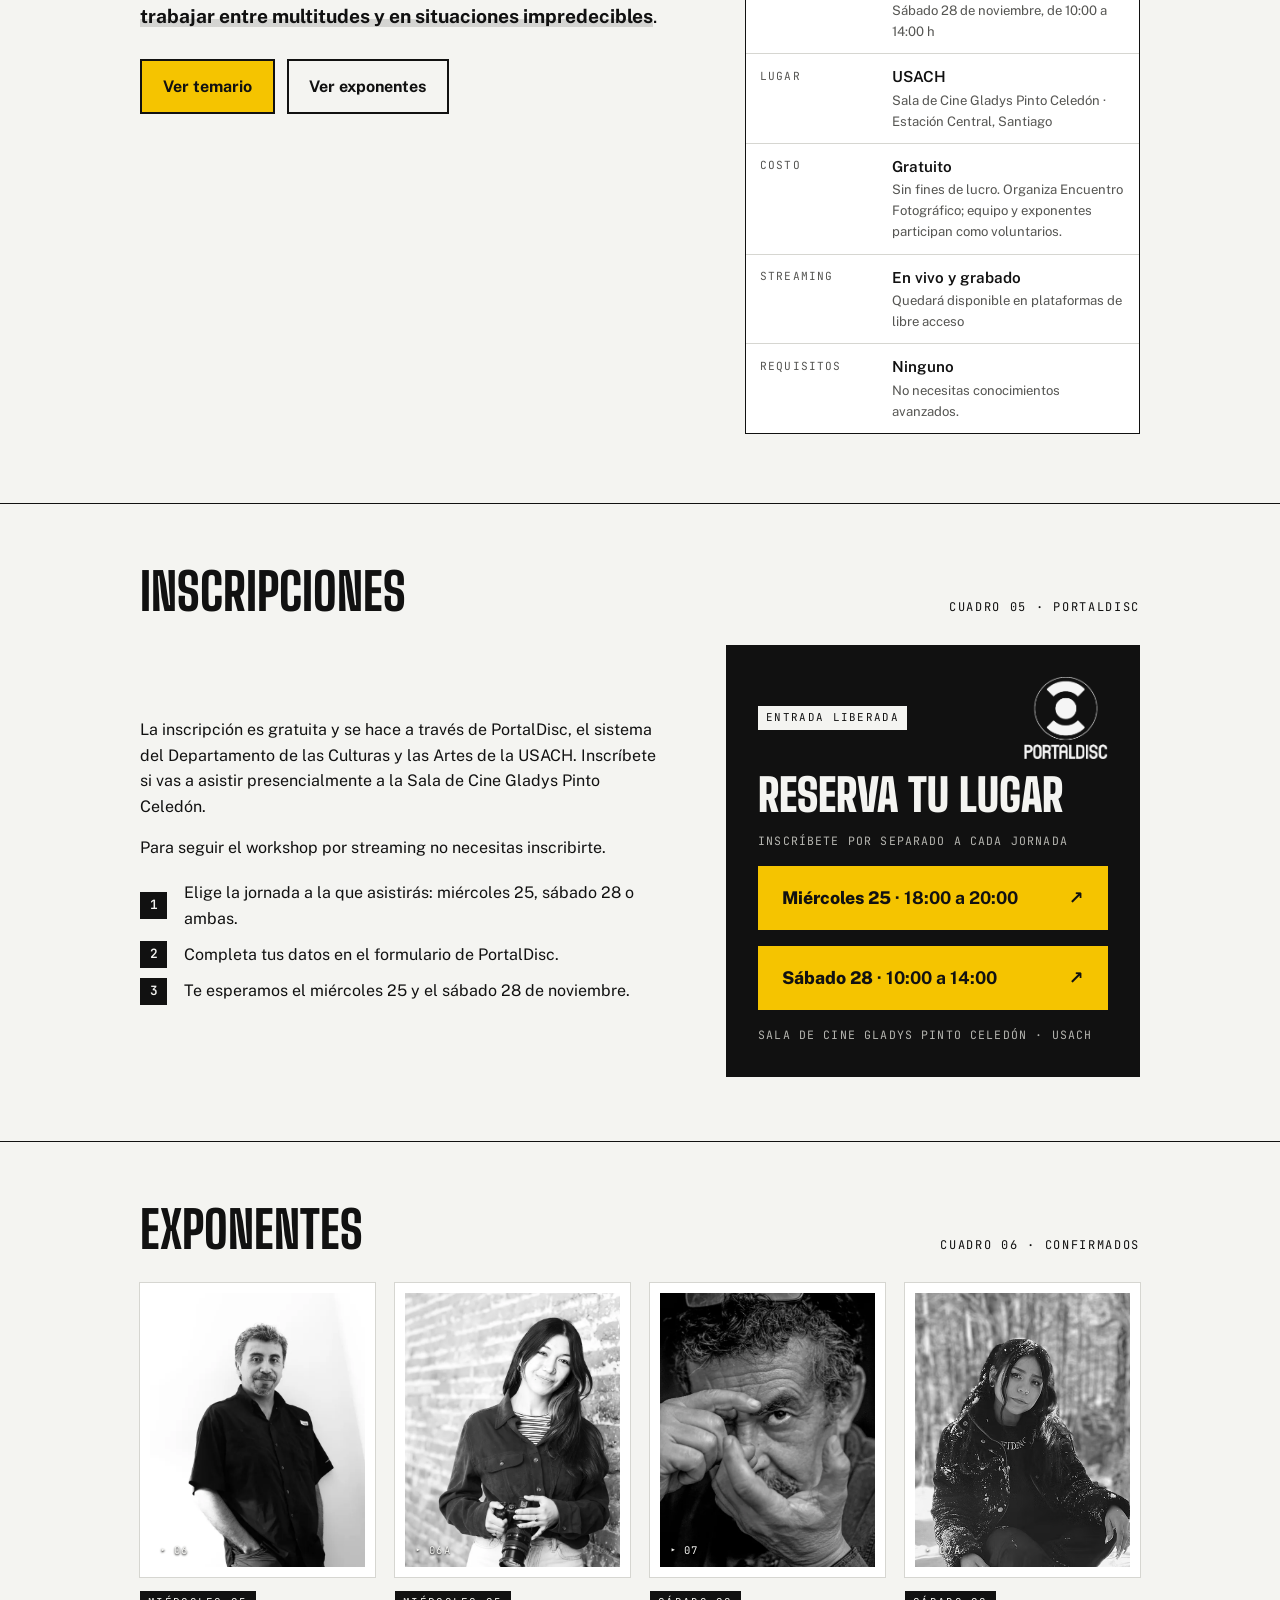
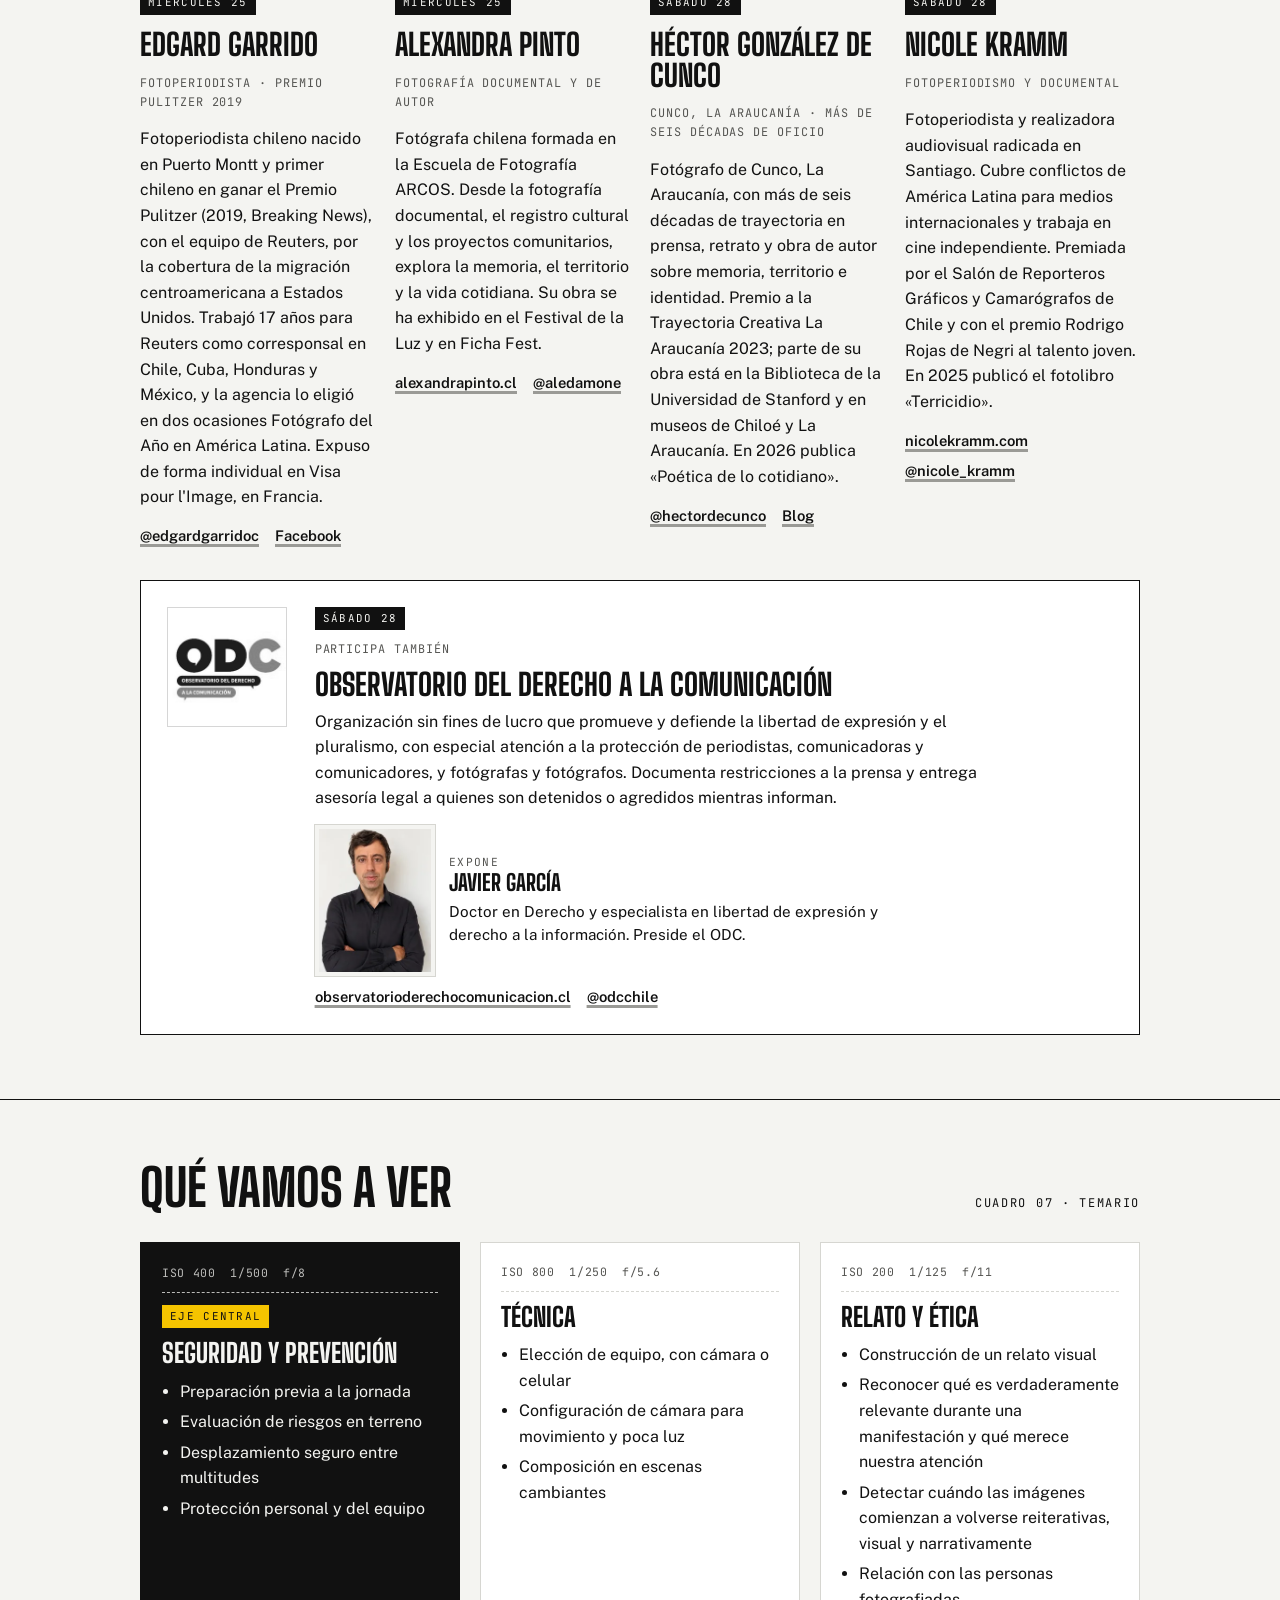
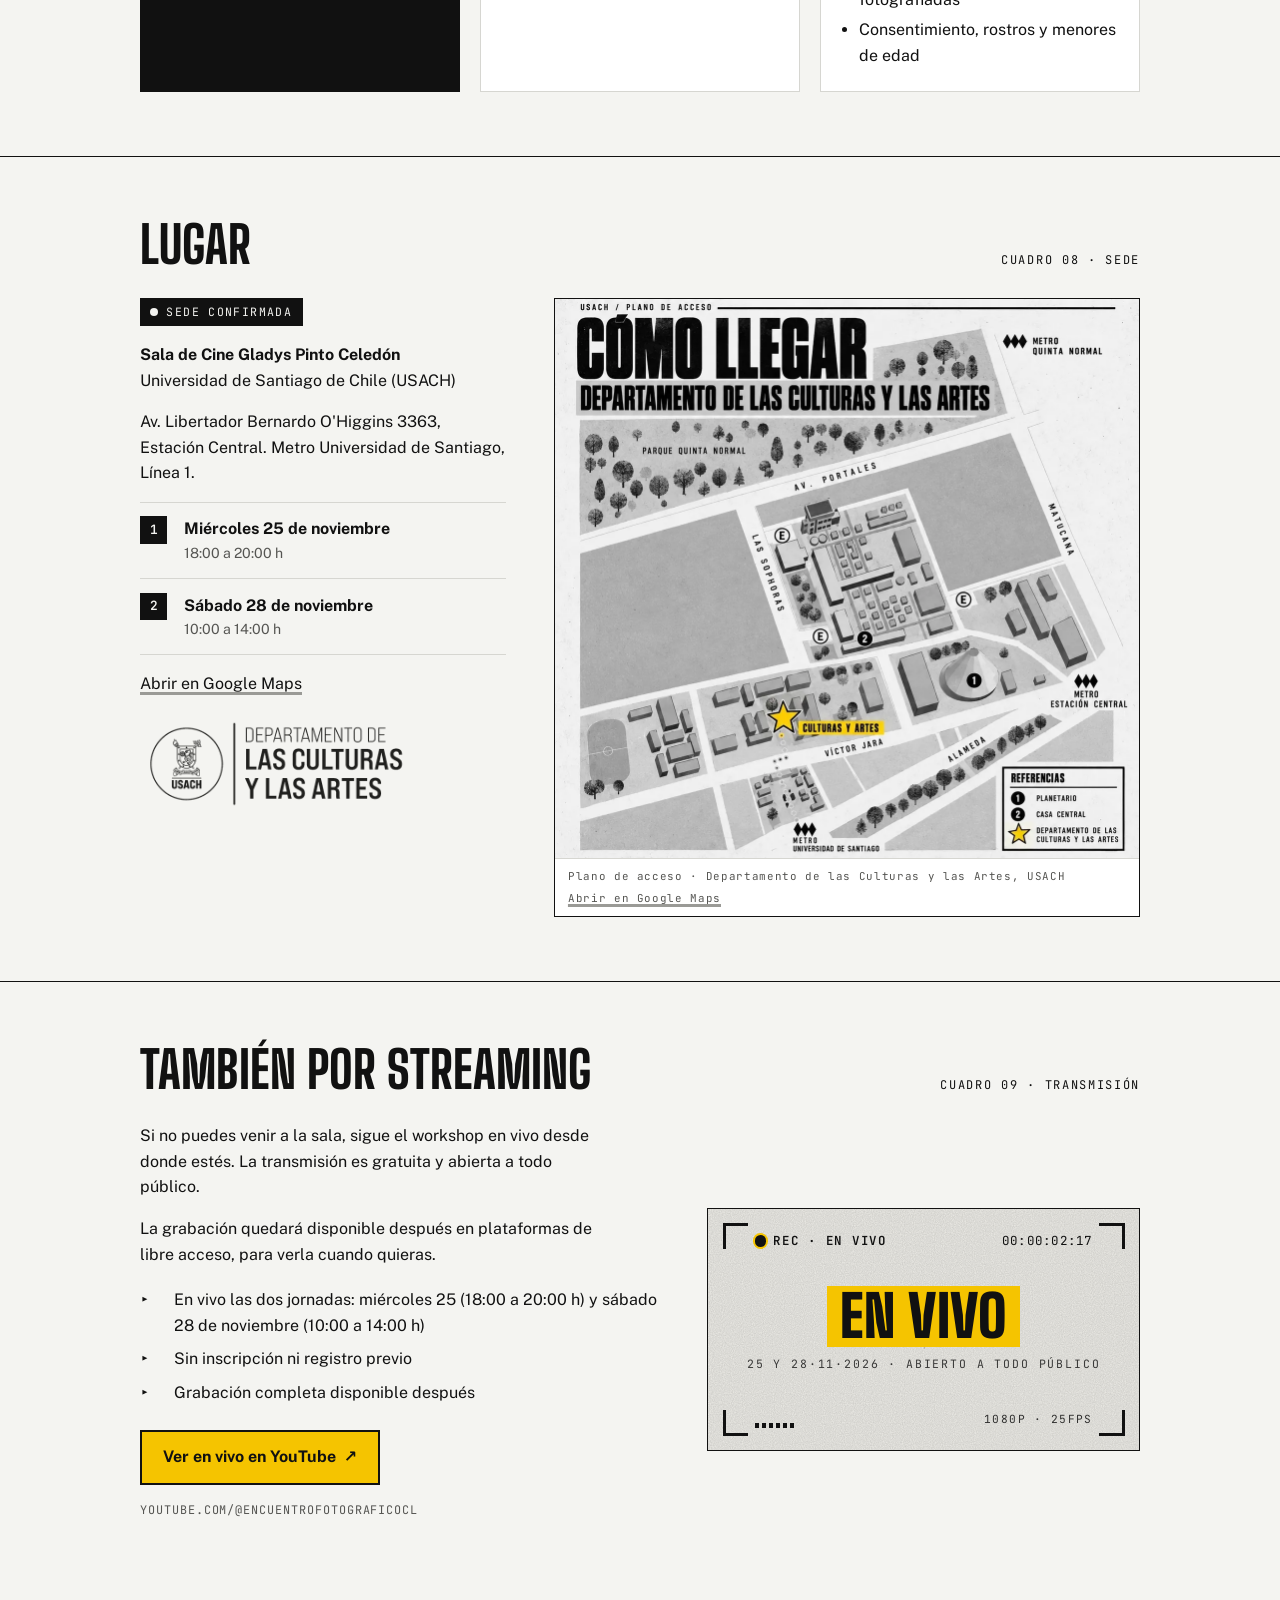
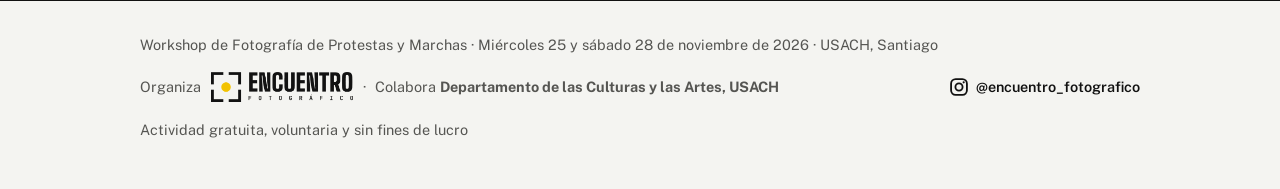
==== commit 2b74d7e0: "Streaming: enlace al canal de YouTube Co-Authored-By: Claude Opus 5.5 <noreply@anthropic.com>" ====
--- a/index.html
+++ b/index.html
@@ -254,7 +254,8 @@
             <li>Sin inscripción ni registro previo</li>
             <li>Grabación completa disponible después</li>
           </ul>
-          <p class="stream-note" style="margin-top:1.25rem">Plataforma y enlace por anunciar</p>
+          <p style="margin-top:1.5rem"><a class="btn" id="btn-youtube" href="https://www.youtube.com/@encuentrofotograficocl" target="_blank" rel="noopener">Ver en vivo en YouTube <span aria-hidden="true">↗</span></a></p>
+          <p class="stream-note" style="margin-top:.75rem">youtube.com/@encuentrofotograficocl</p>
         </div>
         <div class="vf" aria-hidden="true">
           <div class="vf-scan"></div>
